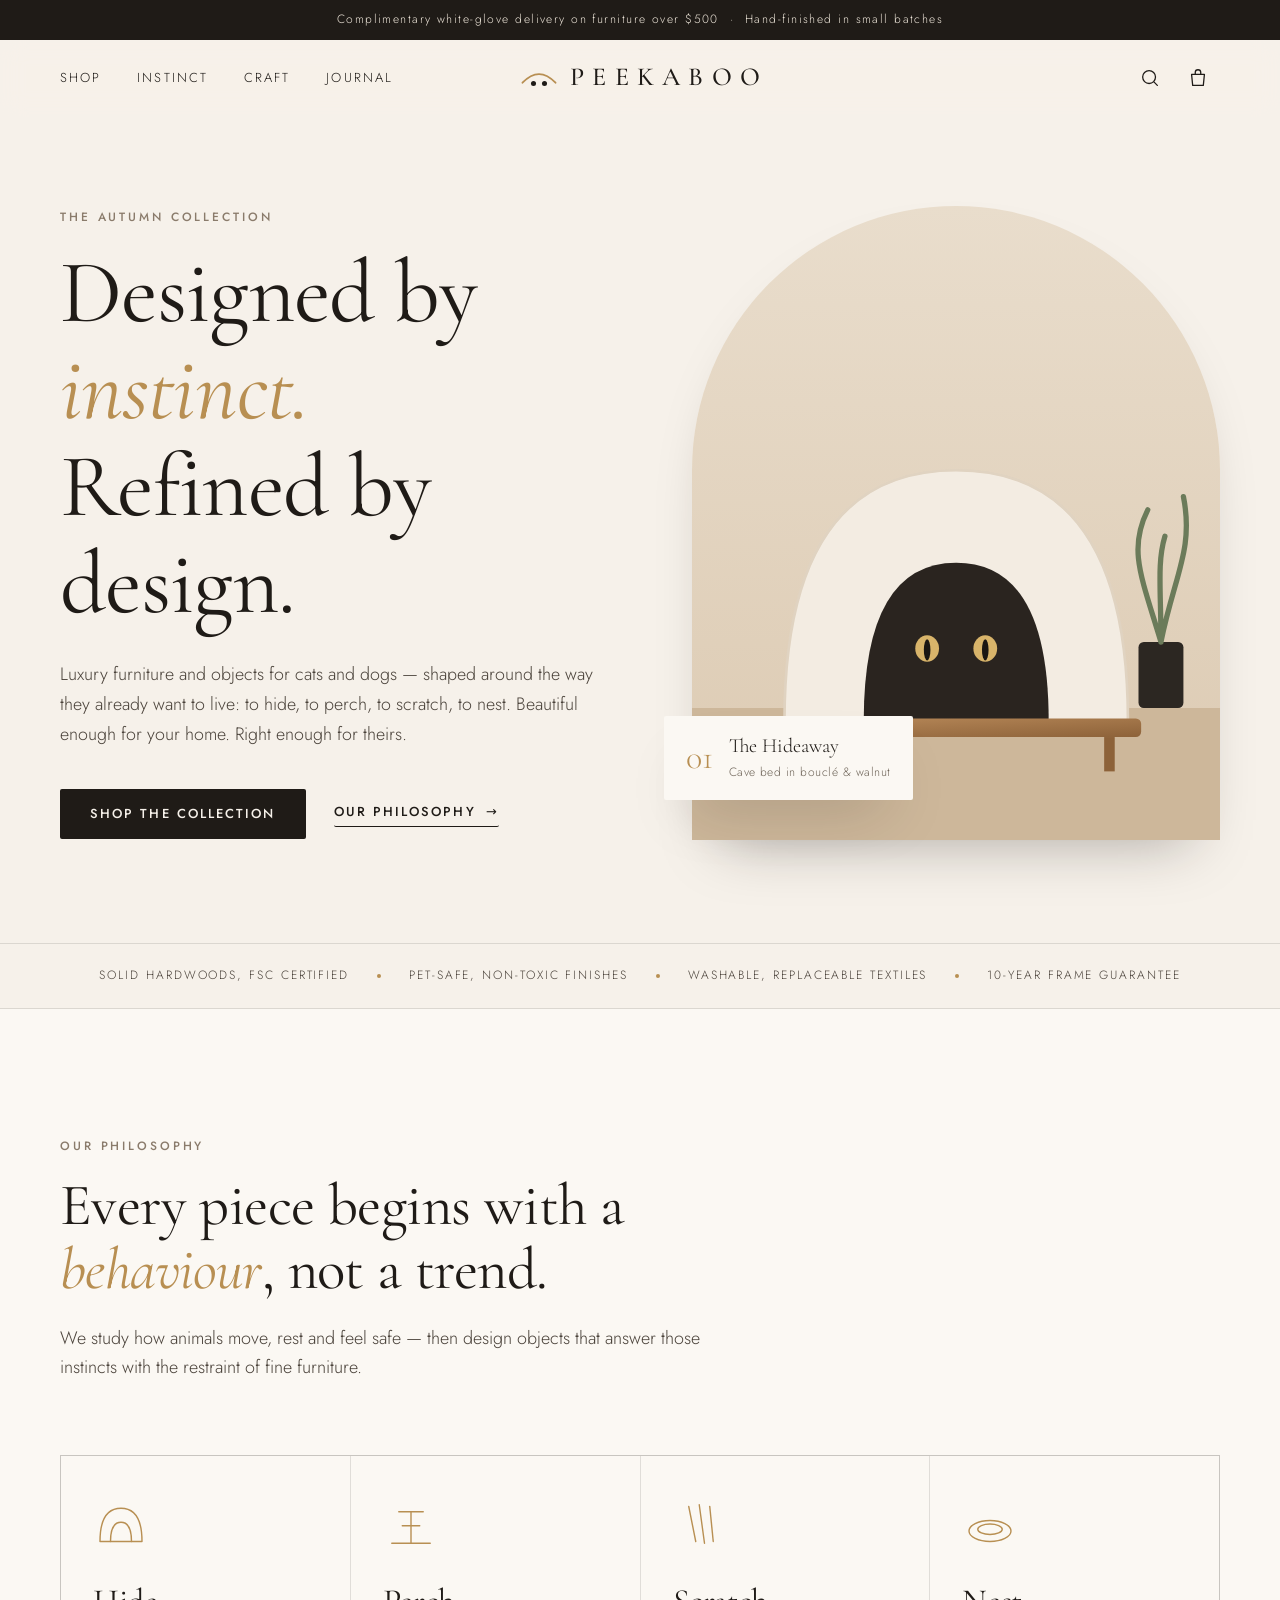
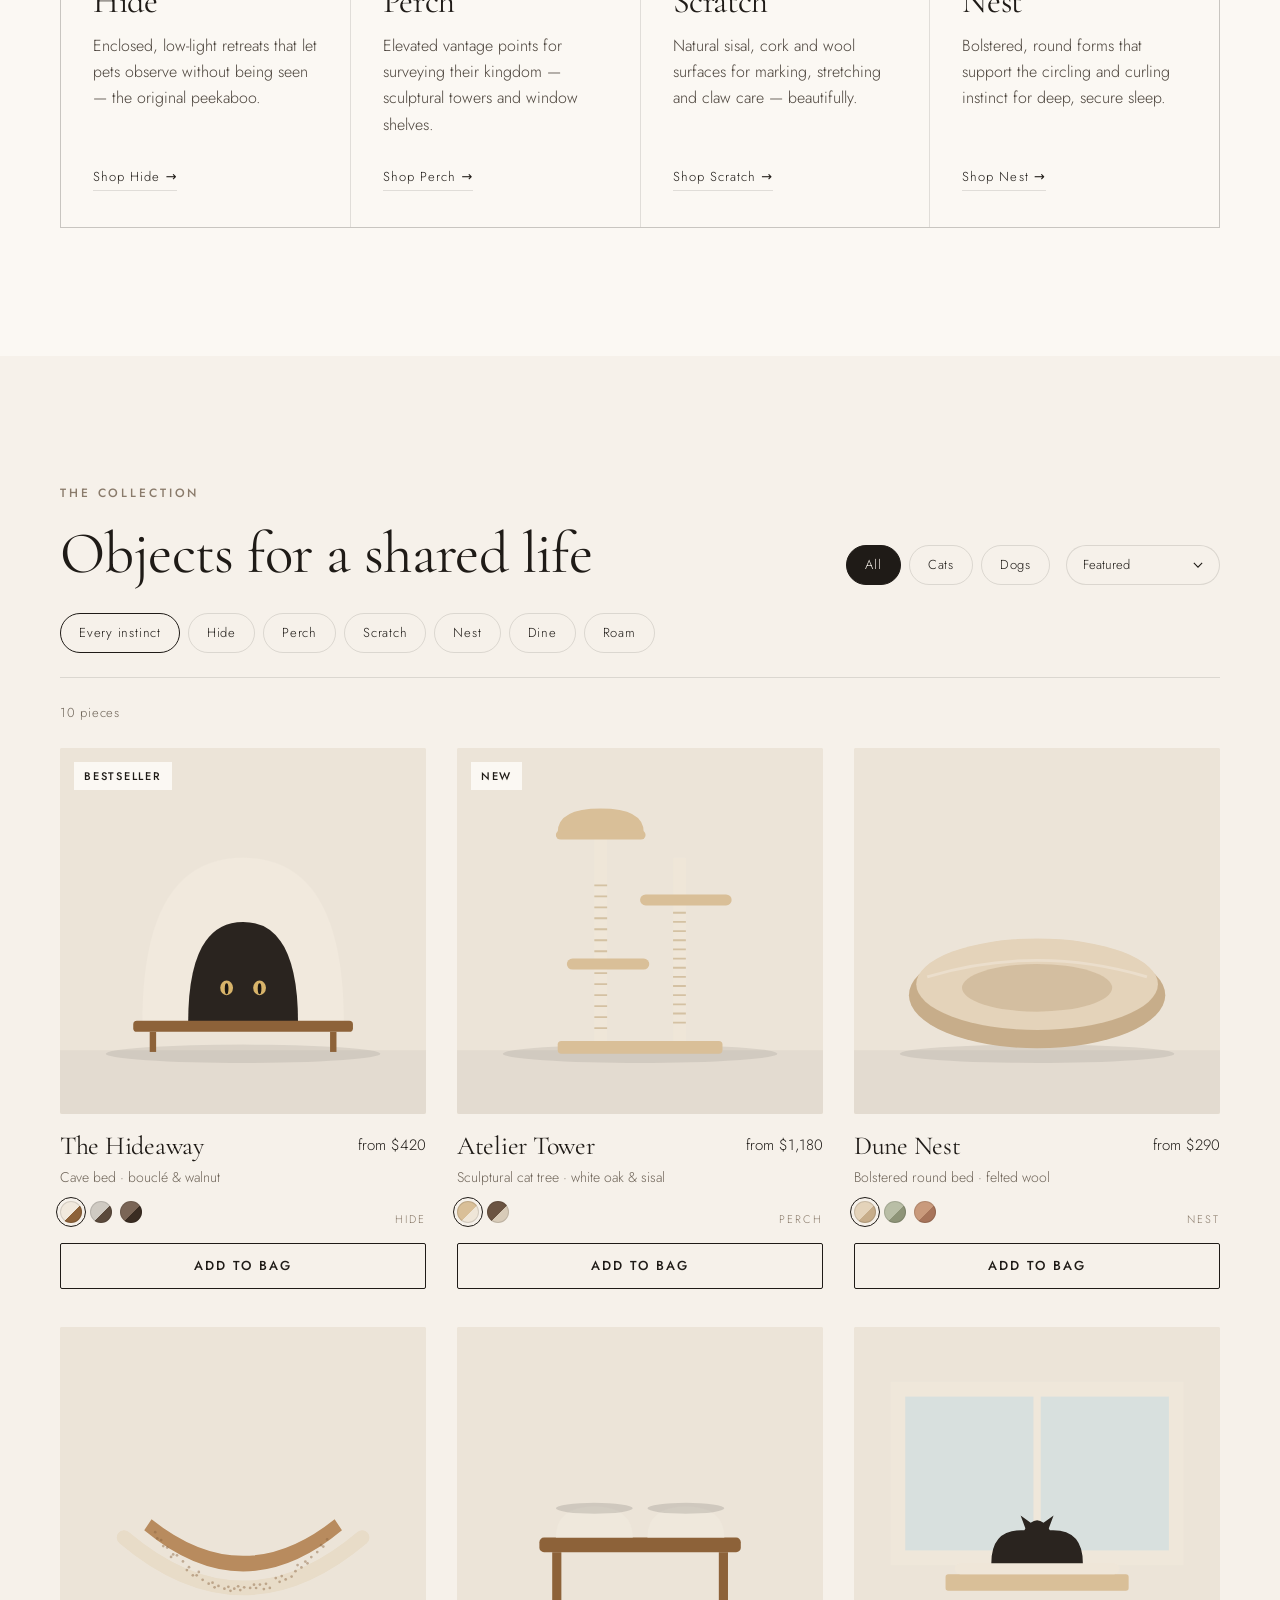
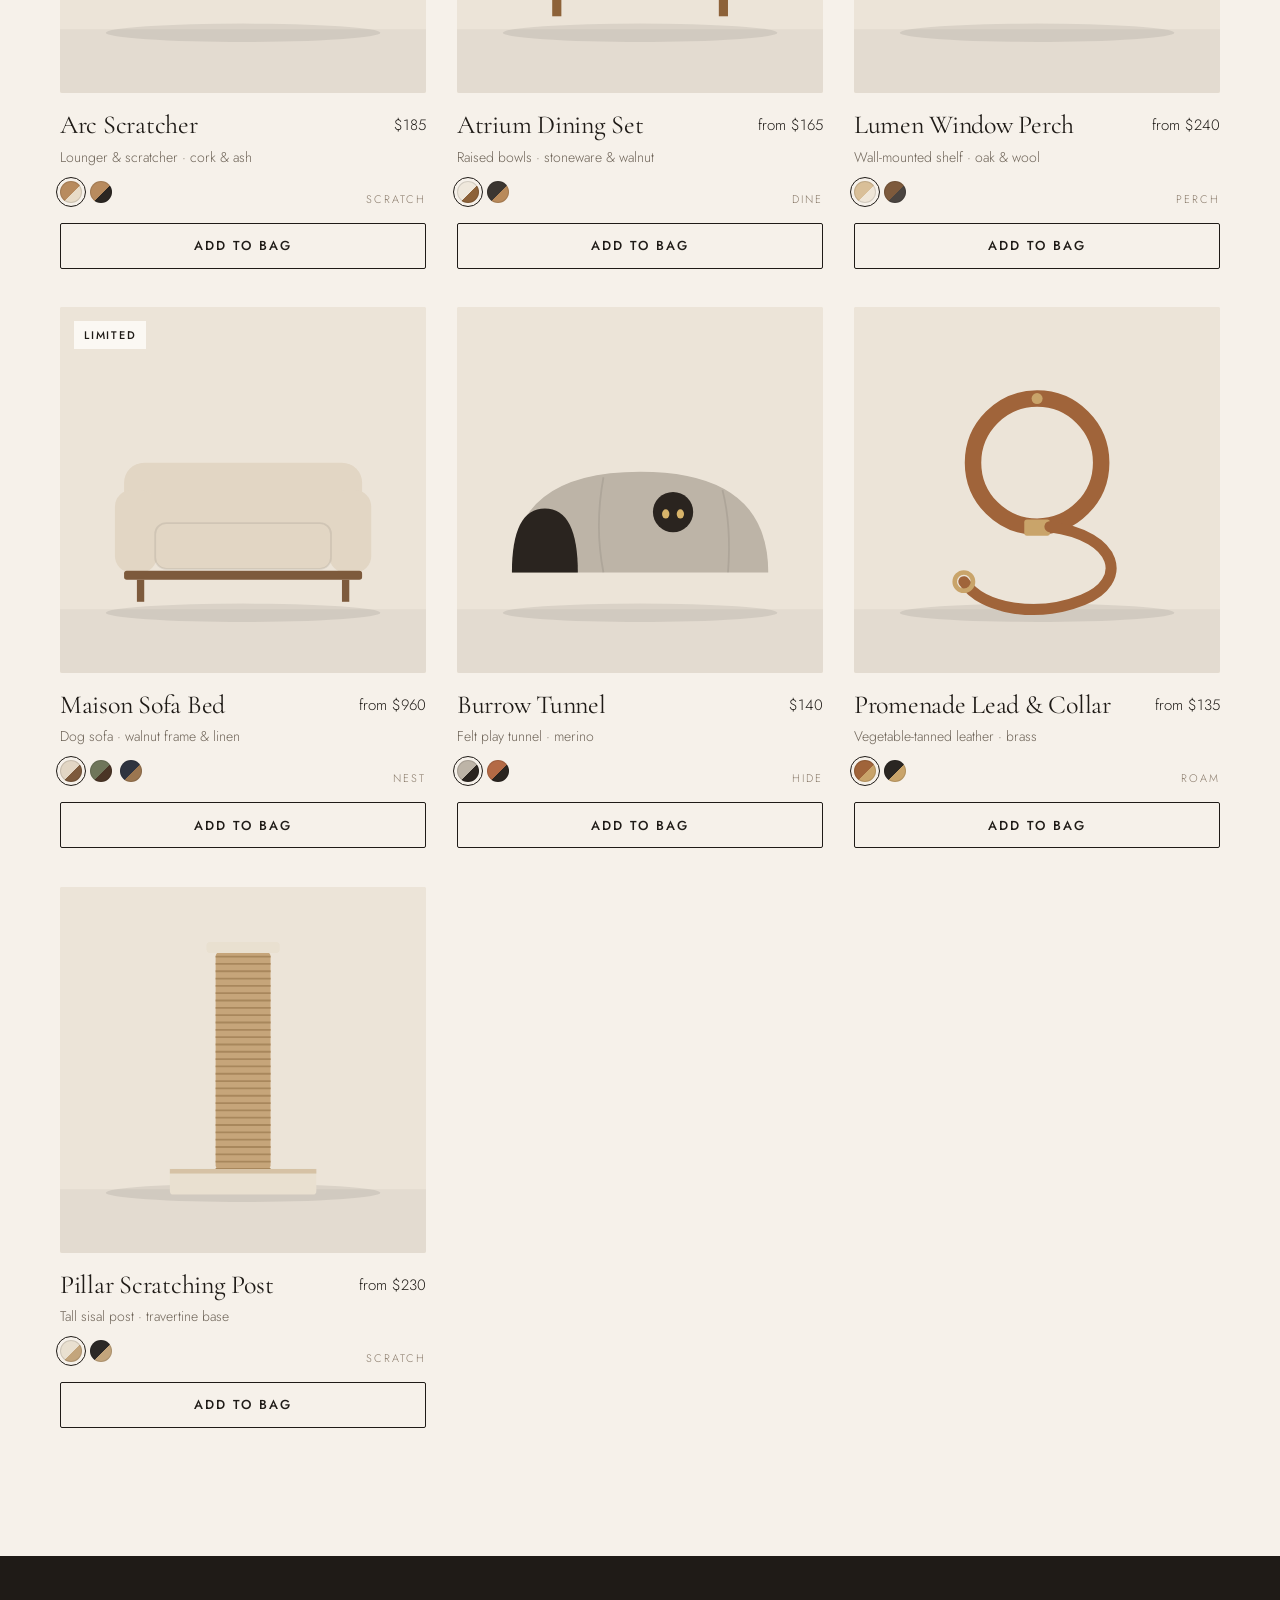
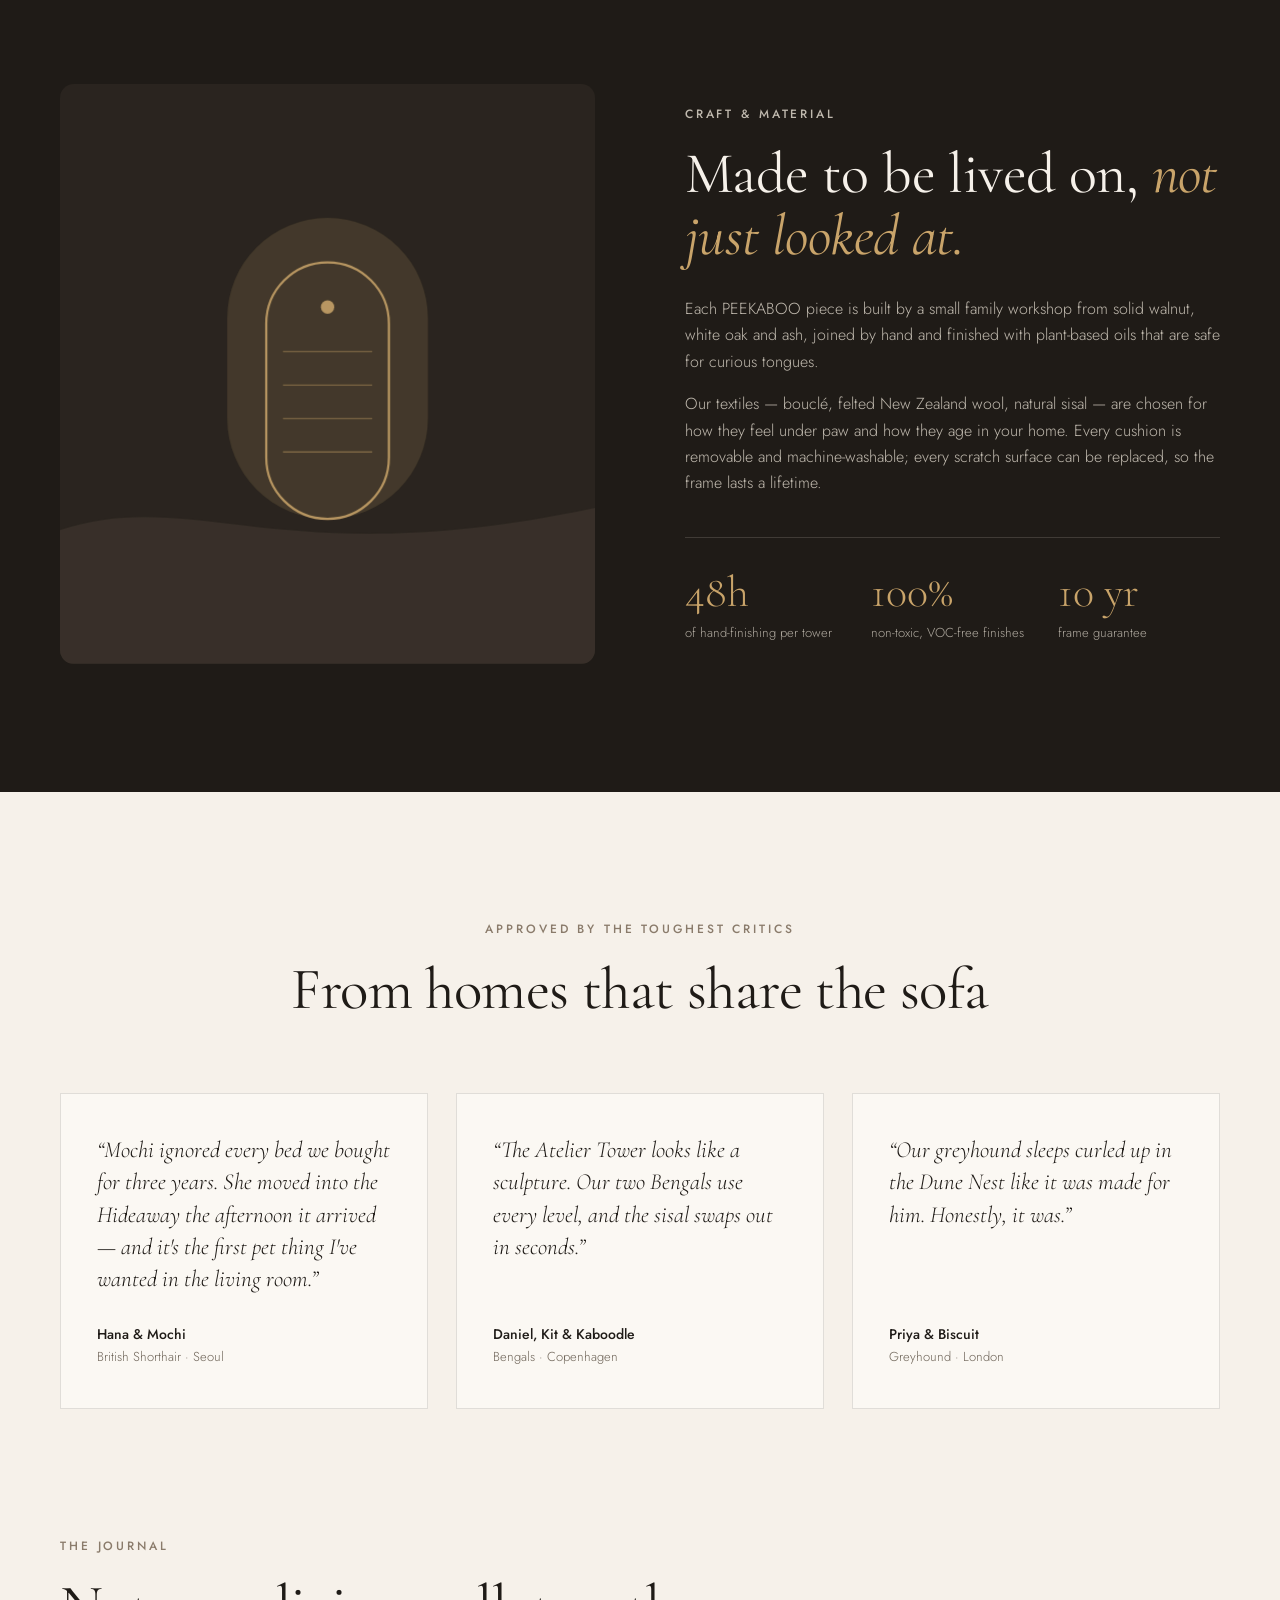
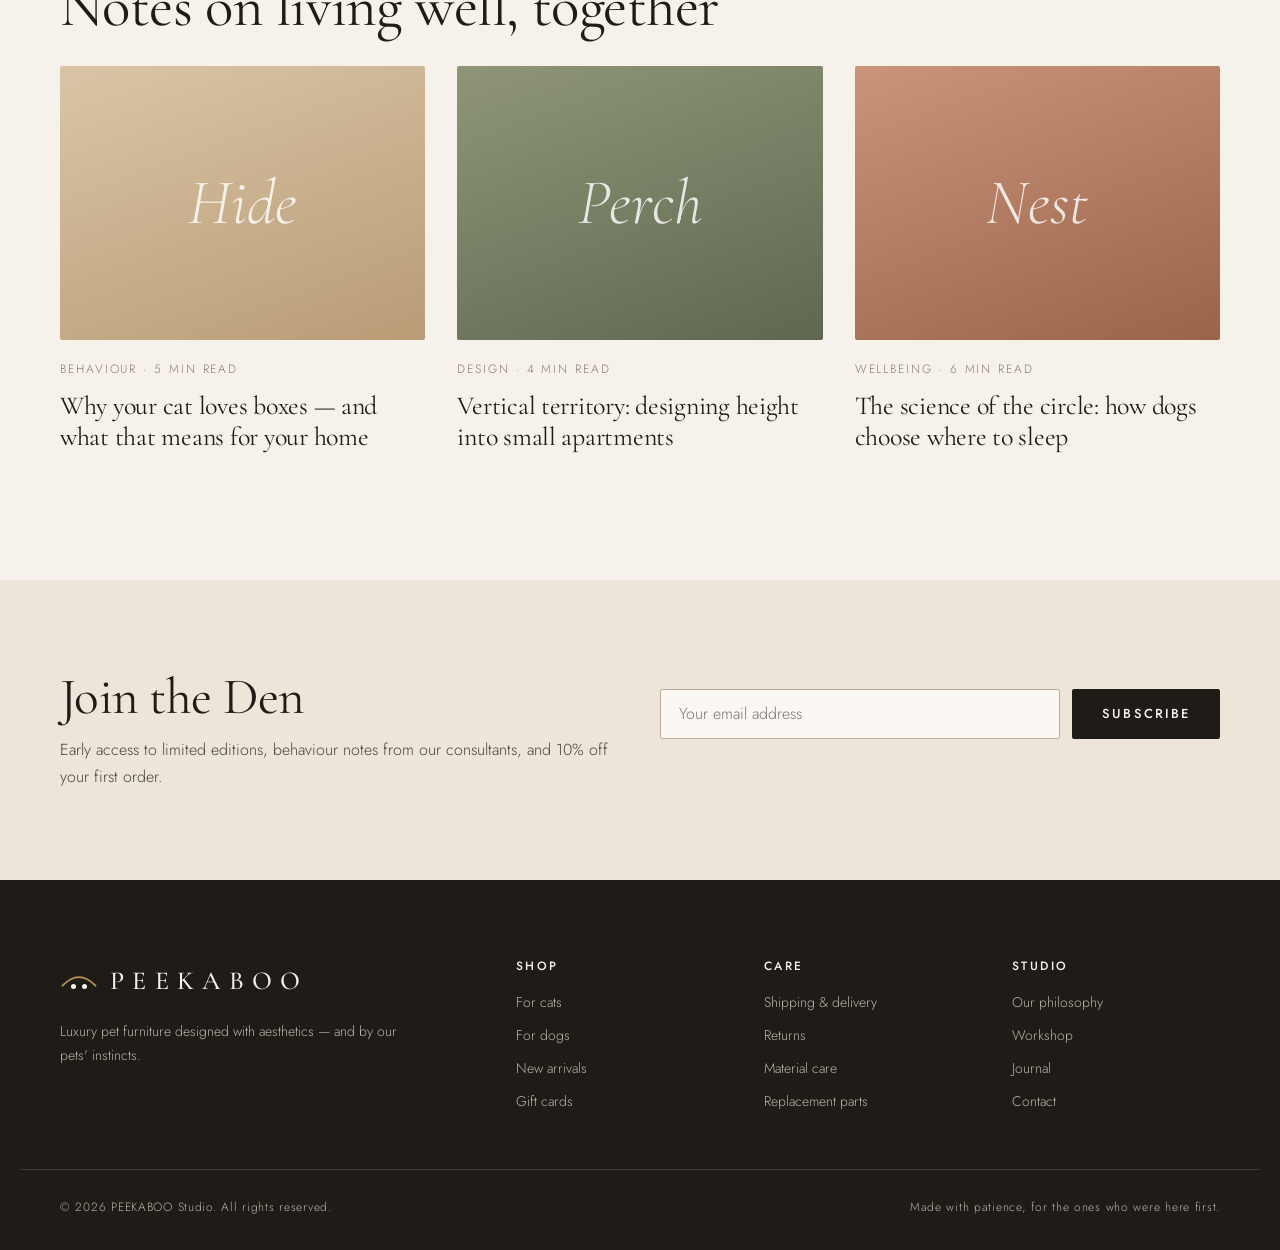
==== index.html @ 3cd6c855 "Build PEEKABOO luxury pet furniture storefront Static, dependency-free site: editorial home page org" ====
<!doctype html>
<html lang="en">
<head>
  <meta charset="utf-8" />
  <meta name="viewport" content="width=device-width, initial-scale=1" />
  <title>PEEKABOO — Luxury Pet Furniture, Designed by Instinct</title>
  <meta name="description" content="PEEKABOO crafts luxury pet furniture and objects shaped by aesthetics and by your pet's natural instincts — to hide, perch, scratch and nest." />
  <meta name="theme-color" content="#f6f1ea" />
  <link rel="icon" href="data:image/svg+xml,%3Csvg xmlns='http://www.w3.org/2000/svg' viewBox='0 0 64 64'%3E%3Crect width='64' height='64' rx='14' fill='%231f1b17'/%3E%3Cpath d='M10 36 Q32 14 54 36' stroke='%23c9a46a' stroke-width='4' fill='none' stroke-linecap='round'/%3E%3Ccircle cx='24' cy='40' r='4' fill='%23f6f1ea'/%3E%3Ccircle cx='40' cy='40' r='4' fill='%23f6f1ea'/%3E%3C/svg%3E" />
  <link rel="preconnect" href="https://fonts.googleapis.com" />
  <link rel="preconnect" href="https://fonts.gstatic.com" crossorigin />
  <link href="https://fonts.googleapis.com/css2?family=Cormorant+Garamond:ital,wght@0,400;0,500;0,600;1,400;1,500&family=Jost:wght@300;400;500;600&display=swap" rel="stylesheet" />
  <link rel="stylesheet" href="assets/css/styles.css" />
</head>
<body>
  <a class="skip-link" href="#main">Skip to content</a>

  <div class="announce" role="note">
    Complimentary white-glove delivery on furniture over $500 &nbsp;·&nbsp; Hand-finished in small batches
  </div>

  <header class="site-header" id="top">
    <div class="container header-inner">
      <button class="icon-btn menu-toggle" aria-label="Open menu" aria-expanded="false" aria-controls="mobile-nav">
        <svg viewBox="0 0 24 24" aria-hidden="true"><path d="M3 7h18M3 12h18M3 17h18"/></svg>
      </button>

      <a href="#top" class="logo" aria-label="PEEKABOO home">
        <span class="logo-mark" aria-hidden="true">
          <svg viewBox="0 0 48 28"><path d="M3 20 Q24 -2 45 20" /><circle cx="17" cy="21" r="3.2" /><circle cx="31" cy="21" r="3.2" /></svg>
        </span>
        <span class="logo-word">PEEKABOO</span>
      </a>

      <nav class="main-nav" aria-label="Primary">
        <a href="#shop">Shop</a>
        <a href="#instinct">Instinct</a>
        <a href="#craft">Craft</a>
        <a href="#journal">Journal</a>
      </nav>

      <div class="header-actions">
        <button class="icon-btn search-toggle" aria-label="Search products">
          <svg viewBox="0 0 24 24" aria-hidden="true"><circle cx="11" cy="11" r="7"/><path d="m20 20-3.5-3.5"/></svg>
        </button>
        <button class="icon-btn cart-toggle" aria-label="Open bag" aria-controls="cart-drawer">
          <svg viewBox="0 0 24 24" aria-hidden="true"><path d="M5 8h14l-1.2 12H6.2z"/><path d="M9 8V6a3 3 0 0 1 6 0v2"/></svg>
          <span class="cart-count" data-cart-count hidden>0</span>
        </button>
      </div>
    </div>

    <div class="search-bar" hidden>
      <div class="container">
        <label for="search-input" class="visually-hidden">Search products</label>
        <input id="search-input" type="search" placeholder="Search beds, perches, scratchers…" autocomplete="off" />
      </div>
    </div>

    <nav class="mobile-nav" id="mobile-nav" aria-label="Mobile" hidden>
      <a href="#shop">Shop</a>
      <a href="#instinct">Instinct</a>
      <a href="#craft">Craft</a>
      <a href="#journal">Journal</a>
    </nav>
  </header>

  <main id="main">
    <!-- HERO -->
    <section class="hero">
      <div class="container hero-grid">
        <div class="hero-copy">
          <p class="eyebrow">The Autumn Collection</p>
          <h1>Designed by <em>instinct.</em><br />Refined by design.</h1>
          <p class="lede">Luxury furniture and objects for cats and dogs — shaped around the way they already want to live: to hide, to perch, to scratch, to nest. Beautiful enough for your home. Right enough for theirs.</p>
          <div class="hero-cta">
            <a href="#shop" class="btn btn-primary">Shop the collection</a>
            <a href="#instinct" class="btn btn-link">Our philosophy <span aria-hidden="true">→</span></a>
          </div>
        </div>
        <div class="hero-art" aria-hidden="true">
          <div class="hero-arch">
            <svg viewBox="0 0 400 480" class="hero-svg">
              <defs>
                <linearGradient id="hg-wall" x1="0" y1="0" x2="0" y2="1">
                  <stop offset="0" stop-color="#e9ddcc"/><stop offset="1" stop-color="#dccab2"/>
                </linearGradient>
                <linearGradient id="hg-wood" x1="0" y1="0" x2="1" y2="1">
                  <stop offset="0" stop-color="#b98a5a"/><stop offset="1" stop-color="#8d6239"/>
                </linearGradient>
              </defs>
              <rect width="400" height="480" fill="url(#hg-wall)"/>
              <rect y="380" width="400" height="100" fill="#cdb79a"/>
              <!-- cave bed -->
              <path d="M70 390 Q70 200 200 200 Q330 200 330 390 Z" fill="#f3ece2"/>
              <path d="M70 390 Q70 200 200 200 Q330 200 330 390" fill="none" stroke="#e0d3c1" stroke-width="2"/>
              <path d="M130 390 Q130 270 200 270 Q270 270 270 390 Z" fill="#2a241f"/>
              <!-- eyes peeking -->
              <g class="peek-eyes">
                <ellipse cx="178" cy="335" rx="9" ry="10" fill="#d8b46a"/>
                <ellipse cx="222" cy="335" rx="9" ry="10" fill="#d8b46a"/>
                <ellipse cx="178" cy="336" rx="2.5" ry="8" fill="#1a1612"/>
                <ellipse cx="222" cy="336" rx="2.5" ry="8" fill="#1a1612"/>
              </g>
              <!-- base -->
              <rect x="60" y="388" width="280" height="14" rx="4" fill="url(#hg-wood)"/>
              <rect x="80" y="402" width="8" height="26" fill="#8d6239"/>
              <rect x="312" y="402" width="8" height="26" fill="#8d6239"/>
              <!-- plant -->
              <rect x="338" y="330" width="34" height="50" rx="4" fill="#2c2722"/>
              <path d="M355 330 C 340 280, 330 260, 345 230 M355 330 C 365 280, 380 260, 372 220 M355 330 C 355 290, 352 270, 358 250" stroke="#6b7b5a" stroke-width="4" fill="none" stroke-linecap="round"/>
            </svg>
          </div>
          <div class="hero-badge">
            <span class="badge-num">01</span>
            <span class="badge-text">The Hideaway<br/><small>Cave bed in bouclé &amp; walnut</small></span>
          </div>
        </div>
      </div>
    </section>

    <!-- PRESS / VALUES STRIP -->
    <section class="strip" aria-label="Our promises">
      <div class="container strip-inner">
        <span>Solid hardwoods, FSC certified</span>
        <span class="dot" aria-hidden="true"></span>
        <span>Pet-safe, non-toxic finishes</span>
        <span class="dot" aria-hidden="true"></span>
        <span>Washable, replaceable textiles</span>
        <span class="dot" aria-hidden="true"></span>
        <span>10-year frame guarantee</span>
      </div>
    </section>

    <!-- INSTINCT -->
    <section class="section instinct" id="instinct">
      <div class="container">
        <div class="section-head">
          <p class="eyebrow">Our philosophy</p>
          <h2>Every piece begins with a <em>behaviour</em>, not a trend.</h2>
          <p class="section-lede">We study how animals move, rest and feel safe — then design objects that answer those instincts with the restraint of fine furniture.</p>
        </div>

        <div class="instinct-grid">
          <article class="instinct-card" data-instinct="hide">
            <div class="instinct-icon" aria-hidden="true">
              <svg viewBox="0 0 64 64"><path d="M8 52 Q8 14 32 14 Q56 14 56 52Z"/><path d="M20 52 Q20 30 32 30 Q44 30 44 52"/></svg>
            </div>
            <h3>Hide</h3>
            <p>Enclosed, low-light retreats that let pets observe without being seen — the original peekaboo.</p>
            <button class="text-btn" data-filter-instinct="hide">Shop Hide →</button>
          </article>
          <article class="instinct-card" data-instinct="perch">
            <div class="instinct-icon" aria-hidden="true">
              <svg viewBox="0 0 64 64"><path d="M10 54h44"/><path d="M32 54V18"/><path d="M18 18h28"/><path d="M22 34h20"/></svg>
            </div>
            <h3>Perch</h3>
            <p>Elevated vantage points for surveying their kingdom — sculptural towers and window shelves.</p>
            <button class="text-btn" data-filter-instinct="perch">Shop Perch →</button>
          </article>
          <article class="instinct-card" data-instinct="scratch">
            <div class="instinct-icon" aria-hidden="true">
              <svg viewBox="0 0 64 64"><path d="M18 12 L26 52"/><path d="M30 10 L36 54"/><path d="M42 12 L46 52"/></svg>
            </div>
            <h3>Scratch</h3>
            <p>Natural sisal, cork and wool surfaces for marking, stretching and claw care — beautifully.</p>
            <button class="text-btn" data-filter-instinct="scratch">Shop Scratch →</button>
          </article>
          <article class="instinct-card" data-instinct="nest">
            <div class="instinct-icon" aria-hidden="true">
              <svg viewBox="0 0 64 64"><ellipse cx="32" cy="40" rx="24" ry="12"/><ellipse cx="32" cy="38" rx="14" ry="6"/></svg>
            </div>
            <h3>Nest</h3>
            <p>Bolstered, round forms that support the circling and curling instinct for deep, secure sleep.</p>
            <button class="text-btn" data-filter-instinct="nest">Shop Nest →</button>
          </article>
        </div>
      </div>
    </section>

    <!-- SHOP -->
    <section class="section shop" id="shop">
      <div class="container">
        <div class="shop-head">
          <div>
            <p class="eyebrow">The Collection</p>
            <h2>Objects for a shared life</h2>
          </div>
          <div class="shop-controls">
            <div class="chip-group" role="group" aria-label="Filter by pet">
              <button class="chip is-active" data-pet="all" aria-pressed="true">All</button>
              <button class="chip" data-pet="cat" aria-pressed="false">Cats</button>
              <button class="chip" data-pet="dog" aria-pressed="false">Dogs</button>
            </div>
            <label class="select-wrap">
              <span class="visually-hidden">Sort products</span>
              <select id="sort-select">
                <option value="featured">Featured</option>
                <option value="price-asc">Price: low to high</option>
                <option value="price-desc">Price: high to low</option>
                <option value="name">Name A–Z</option>
              </select>
            </label>
          </div>
        </div>

        <div class="chip-group instinct-filter" role="group" aria-label="Filter by instinct">
          <button class="chip chip-ghost is-active" data-instinct-filter="all" aria-pressed="true">Every instinct</button>
          <button class="chip chip-ghost" data-instinct-filter="hide" aria-pressed="false">Hide</button>
          <button class="chip chip-ghost" data-instinct-filter="perch" aria-pressed="false">Perch</button>
          <button class="chip chip-ghost" data-instinct-filter="scratch" aria-pressed="false">Scratch</button>
          <button class="chip chip-ghost" data-instinct-filter="nest" aria-pressed="false">Nest</button>
          <button class="chip chip-ghost" data-instinct-filter="dine" aria-pressed="false">Dine</button>
          <button class="chip chip-ghost" data-instinct-filter="roam" aria-pressed="false">Roam</button>
        </div>

        <p class="result-count" aria-live="polite" data-result-count></p>
        <div class="product-grid" data-product-grid></div>
        <p class="empty-state" data-empty hidden>No pieces match those filters yet. <button class="text-btn" data-reset-filters>Reset filters</button></p>
      </div>
    </section>

    <!-- CRAFT -->
    <section class="section craft" id="craft">
      <div class="container craft-grid">
        <div class="craft-art" aria-hidden="true">
          <svg viewBox="0 0 480 520">
            <rect width="480" height="520" fill="#2a241f"/>
            <g opacity=".9">
              <path d="M0 400 C 120 360, 200 440, 480 380 L480 520 L0 520Z" fill="#3a322b"/>
              <rect x="150" y="120" width="180" height="270" rx="90" fill="#c9a46a" opacity=".18"/>
              <rect x="185" y="160" width="110" height="230" rx="55" fill="none" stroke="#c9a46a" stroke-width="2"/>
              <path d="M200 330 h80 M200 300 h80 M200 270 h80 M200 240 h80" stroke="#c9a46a" stroke-width="1" opacity=".6"/>
              <circle cx="240" cy="200" r="6" fill="#c9a46a"/>
            </g>
          </svg>
        </div>
        <div class="craft-copy">
          <p class="eyebrow eyebrow-light">Craft &amp; material</p>
          <h2>Made to be lived on, <em>not just looked at.</em></h2>
          <p>Each PEEKABOO piece is built by a small family workshop from solid walnut, white oak and ash, joined by hand and finished with plant-based oils that are safe for curious tongues.</p>
          <p>Our textiles — bouclé, felted New Zealand wool, natural sisal — are chosen for how they feel under paw and how they age in your home. Every cushion is removable and machine-washable; every scratch surface can be replaced, so the frame lasts a lifetime.</p>
          <dl class="stats">
            <div><dt>48h</dt><dd>of hand-finishing per tower</dd></div>
            <div><dt>100%</dt><dd>non-toxic, VOC-free finishes</dd></div>
            <div><dt>10 yr</dt><dd>frame guarantee</dd></div>
          </dl>
        </div>
      </div>
    </section>

    <!-- TESTIMONIALS -->
    <section class="section voices" aria-labelledby="voices-title">
      <div class="container">
        <div class="section-head center">
          <p class="eyebrow">Approved by the toughest critics</p>
          <h2 id="voices-title">From homes that share the sofa</h2>
        </div>
        <div class="voice-grid">
          <figure class="voice">
            <blockquote>“Mochi ignored every bed we bought for three years. She moved into the Hideaway the afternoon it arrived — and it's the first pet thing I've wanted in the living room.”</blockquote>
            <figcaption><strong>Hana &amp; Mochi</strong><span>British Shorthair · Seoul</span></figcaption>
          </figure>
          <figure class="voice">
            <blockquote>“The Atelier Tower looks like a sculpture. Our two Bengals use every level, and the sisal swaps out in seconds.”</blockquote>
            <figcaption><strong>Daniel, Kit &amp; Kaboodle</strong><span>Bengals · Copenhagen</span></figcaption>
          </figure>
          <figure class="voice">
            <blockquote>“Our greyhound sleeps curled up in the Dune Nest like it was made for him. Honestly, it was.”</blockquote>
            <figcaption><strong>Priya &amp; Biscuit</strong><span>Greyhound · London</span></figcaption>
          </figure>
        </div>
      </div>
    </section>

    <!-- JOURNAL -->
    <section class="section journal" id="journal">
      <div class="container">
        <div class="shop-head">
          <div>
            <p class="eyebrow">The Journal</p>
            <h2>Notes on living well, together</h2>
          </div>
        </div>
        <div class="journal-grid">
          <article class="journal-card">
            <div class="journal-thumb tone-sand" aria-hidden="true"><span>Hide</span></div>
            <p class="journal-meta">Behaviour · 5 min read</p>
            <h3>Why your cat loves boxes — and what that means for your home</h3>
          </article>
          <article class="journal-card">
            <div class="journal-thumb tone-olive" aria-hidden="true"><span>Perch</span></div>
            <p class="journal-meta">Design · 4 min read</p>
            <h3>Vertical territory: designing height into small apartments</h3>
          </article>
          <article class="journal-card">
            <div class="journal-thumb tone-clay" aria-hidden="true"><span>Nest</span></div>
            <p class="journal-meta">Wellbeing · 6 min read</p>
            <h3>The science of the circle: how dogs choose where to sleep</h3>
          </article>
        </div>
      </div>
    </section>

    <!-- NEWSLETTER -->
    <section class="newsletter">
      <div class="container newsletter-inner">
        <div>
          <h2>Join the Den</h2>
          <p>Early access to limited editions, behaviour notes from our consultants, and 10% off your first order.</p>
        </div>
        <form class="newsletter-form" novalidate>
          <label for="nl-email" class="visually-hidden">Email address</label>
          <input id="nl-email" type="email" name="email" placeholder="Your email address" required autocomplete="email" />
          <button type="submit" class="btn btn-primary">Subscribe</button>
          <p class="form-msg" role="status" aria-live="polite"></p>
        </form>
      </div>
    </section>
  </main>

  <footer class="site-footer">
    <div class="container footer-grid">
      <div class="footer-brand">
        <a href="#top" class="logo logo-light" aria-label="PEEKABOO home">
          <span class="logo-mark" aria-hidden="true">
            <svg viewBox="0 0 48 28"><path d="M3 20 Q24 -2 45 20" /><circle cx="17" cy="21" r="3.2" /><circle cx="31" cy="21" r="3.2" /></svg>
          </span>
          <span class="logo-word">PEEKABOO</span>
        </a>
        <p>Luxury pet furniture designed with aesthetics — and by our pets' instincts.</p>
      </div>
      <div>
        <h4>Shop</h4>
        <ul>
          <li><a href="#shop" data-footer-pet="cat">For cats</a></li>
          <li><a href="#shop" data-footer-pet="dog">For dogs</a></li>
          <li><a href="#shop">New arrivals</a></li>
          <li><a href="#shop">Gift cards</a></li>
        </ul>
      </div>
      <div>
        <h4>Care</h4>
        <ul>
          <li><a href="#">Shipping &amp; delivery</a></li>
          <li><a href="#">Returns</a></li>
          <li><a href="#">Material care</a></li>
          <li><a href="#">Replacement parts</a></li>
        </ul>
      </div>
      <div>
        <h4>Studio</h4>
        <ul>
          <li><a href="#instinct">Our philosophy</a></li>
          <li><a href="#craft">Workshop</a></li>
          <li><a href="#journal">Journal</a></li>
          <li><a href="#">Contact</a></li>
        </ul>
      </div>
    </div>
    <div class="container footer-base">
      <span>© <span data-year></span> PEEKABOO Studio. All rights reserved.</span>
      <span>Made with patience, for the ones who were here first.</span>
    </div>
  </footer>

  <!-- QUICK VIEW -->
  <dialog class="quick-view" id="quick-view" aria-labelledby="qv-title">
    <button class="icon-btn qv-close" aria-label="Close" data-close-dialog>
      <svg viewBox="0 0 24 24" aria-hidden="true"><path d="M6 6l12 12M18 6 6 18"/></svg>
    </button>
    <div class="qv-body" data-qv-body></div>
  </dialog>

  <!-- CART -->
  <div class="drawer-scrim" data-cart-scrim hidden></div>
  <aside class="cart-drawer" id="cart-drawer" aria-label="Shopping bag" aria-hidden="true" tabindex="-1">
    <div class="cart-head">
      <h2>Your bag</h2>
      <button class="icon-btn" aria-label="Close bag" data-cart-close>
        <svg viewBox="0 0 24 24" aria-hidden="true"><path d="M6 6l12 12M18 6 6 18"/></svg>
      </button>
    </div>
    <div class="cart-shipping" data-cart-shipping></div>
    <ul class="cart-items" data-cart-items></ul>
    <div class="cart-empty" data-cart-empty>
      <p>Your bag is empty — for now.</p>
      <a href="#shop" class="btn btn-primary" data-cart-close>Explore the collection</a>
    </div>
    <div class="cart-foot" data-cart-foot hidden>
      <div class="cart-row"><span>Subtotal</span><strong data-cart-subtotal>$0</strong></div>
      <p class="cart-note">Taxes and delivery calculated at checkout.</p>
      <button class="btn btn-primary btn-block" data-checkout>Proceed to checkout</button>
    </div>
  </aside>

  <div class="toast" role="status" aria-live="polite" data-toast></div>

  <script src="assets/js/products.js"></script>
  <script src="assets/js/app.js"></script>
</body>
</html>
---- assets/css/styles.css ----
/* ==========================================================================
   PEEKABOO — design tokens
   ========================================================================== */
:root {
  --ivory: #f6f1ea;
  --linen: #ede5d9;
  --sand: #dccab2;
  --stone: #b9ab98;
  --taupe: #8a7b6b;
  --ink: #1f1b17;
  --ink-soft: #4a423a;
  --brass: #b88f52;
  --brass-soft: #c9a46a;
  --olive: #6b7558;
  --clay: #b5785a;

  --bg: var(--ivory);
  --surface: #fbf8f3;
  --text: var(--ink);
  --muted: #6e6458;
  --line: rgba(31, 27, 23, 0.12);
  --art-bg: #ece4d8;

  --font-display: "Cormorant Garamond", "Times New Roman", serif;
  --font-body: "Jost", system-ui, -apple-system, "Segoe UI", sans-serif;

  --radius: 2px;
  --radius-lg: 14px;
  --container: 1240px;
  --gutter: clamp(16px, 4vw, 40px);
  --section: clamp(72px, 10vw, 140px);
  --ease: cubic-bezier(0.22, 0.61, 0.36, 1);
  --shadow: 0 30px 60px -30px rgba(31, 27, 23, 0.35);
}

/* ==========================================================================
   Base
   ========================================================================== */
*, *::before, *::after { box-sizing: border-box; }
[hidden] { display: none !important; }
html { scroll-behavior: smooth; scroll-padding-top: 90px; -webkit-text-size-adjust: 100%; }
body {
  margin: 0;
  background: var(--bg);
  color: var(--text);
  font-family: var(--font-body);
  font-weight: 300;
  font-size: 16px;
  line-height: 1.65;
  -webkit-font-smoothing: antialiased;
  overflow-x: hidden;
}
body.no-scroll { overflow: hidden; }
img, svg { display: block; max-width: 100%; }
a { color: inherit; text-decoration: none; }
button { font: inherit; color: inherit; background: none; border: 0; padding: 0; cursor: pointer; }
h1, h2, h3, h4 { font-family: var(--font-display); font-weight: 400; line-height: 1.08; margin: 0; letter-spacing: -0.01em; }
h1 em, h2 em { font-style: italic; color: var(--brass); }
p { margin: 0 0 1em; }
:focus-visible { outline: 2px solid var(--brass); outline-offset: 3px; }

.container { width: 100%; max-width: var(--container); margin: 0 auto; padding: 0 var(--gutter); }
.visually-hidden { position: absolute !important; width: 1px; height: 1px; overflow: hidden; clip: rect(0 0 0 0); white-space: nowrap; }
.skip-link { position: absolute; left: 12px; top: -60px; background: var(--ink); color: var(--ivory); padding: 10px 16px; z-index: 100; }
.skip-link:focus { top: 12px; }

.eyebrow {
  font-size: 12px;
  letter-spacing: 0.24em;
  text-transform: uppercase;
  font-weight: 500;
  color: var(--taupe);
  margin-bottom: 18px;
}
.eyebrow-light { color: var(--brass-soft); }

/* Buttons */
.btn {
  display: inline-flex; align-items: center; justify-content: center; gap: 10px;
  min-height: 50px; padding: 0 30px;
  font-size: 13px; letter-spacing: 0.16em; text-transform: uppercase; font-weight: 500;
  border-radius: var(--radius);
  transition: background .3s var(--ease), color .3s var(--ease), border-color .3s var(--ease), transform .3s var(--ease);
}
.btn-primary { background: var(--ink); color: var(--ivory); }
.btn-primary:hover { background: #3a332c; }
.btn-outline { border: 1px solid var(--ink); }
.btn-outline:hover { background: var(--ink); color: var(--ivory); }
.btn-link { padding: 0; min-height: auto; border-bottom: 1px solid currentColor; padding-bottom: 4px; }
.btn-link span { transition: transform .3s var(--ease); display: inline-block; }
.btn-link:hover span { transform: translateX(4px); }
.btn-block { width: 100%; }
.text-btn { font-size: 13px; letter-spacing: 0.08em; border-bottom: 1px solid var(--line); padding-bottom: 2px; transition: border-color .2s; }
.text-btn:hover { border-color: currentColor; }

.icon-btn { width: 44px; height: 44px; display: inline-grid; place-items: center; border-radius: 50%; position: relative; transition: background .2s; }
.icon-btn:hover { background: rgba(31, 27, 23, 0.06); }
.icon-btn svg { width: 22px; height: 22px; fill: none; stroke: currentColor; stroke-width: 1.4; stroke-linecap: round; stroke-linejoin: round; }

/* ==========================================================================
   Header
   ========================================================================== */
.announce {
  background: var(--ink); color: var(--linen);
  text-align: center; font-size: 12px; letter-spacing: 0.12em;
  padding: 10px var(--gutter);
}
.site-header {
  position: sticky; top: 0; z-index: 40;
  background: rgba(246, 241, 234, 0.88);
  backdrop-filter: saturate(140%) blur(12px);
  -webkit-backdrop-filter: saturate(140%) blur(12px);
  border-bottom: 1px solid transparent;
  transition: border-color .3s, box-shadow .3s;
}
.site-header.is-scrolled { border-color: var(--line); }
.header-inner { display: grid; grid-template-columns: 1fr auto 1fr; align-items: center; height: 76px; }
.logo { display: inline-flex; align-items: center; gap: 12px; justify-self: center; }
.logo-mark svg { width: 38px; height: 22px; fill: none; stroke: var(--brass); stroke-width: 2.4; stroke-linecap: round; }
.logo-mark svg circle { fill: var(--ink); stroke: none; }
.logo-word { font-family: var(--font-display); font-size: 26px; letter-spacing: 0.32em; font-weight: 500; margin-right: -0.32em; }
.logo-light .logo-mark svg circle { fill: var(--ivory); }

.main-nav { display: flex; gap: 36px; grid-column: 1; grid-row: 1; font-size: 13px; letter-spacing: 0.16em; text-transform: uppercase; }
.main-nav a { position: relative; padding: 6px 0; }
.main-nav a::after { content: ""; position: absolute; left: 0; right: 0; bottom: 0; height: 1px; background: currentColor; transform: scaleX(0); transform-origin: left; transition: transform .35s var(--ease); }
.main-nav a:hover::after { transform: scaleX(1); }
.header-inner .logo { grid-column: 2; grid-row: 1; }
.header-actions { grid-column: 3; justify-self: end; display: flex; gap: 4px; }
.menu-toggle { display: none; }

.cart-count {
  position: absolute; top: 4px; right: 2px;
  min-width: 18px; height: 18px; padding: 0 5px; border-radius: 9px;
  background: var(--brass); color: #fff; font-size: 11px; font-weight: 500; line-height: 18px; text-align: center;
}
.cart-count.bump { animation: bump .45s var(--ease); }
@keyframes bump { 40% { transform: scale(1.35); } }

.search-bar { border-top: 1px solid var(--line); padding: 14px 0; }
.search-bar input {
  width: 100%; border: 0; border-bottom: 1px solid var(--ink); background: transparent;
  font: inherit; font-family: var(--font-display); font-size: 26px; padding: 6px 0; color: var(--text);
}
.search-bar input:focus { outline: none; border-color: var(--brass); }

.mobile-nav { display: flex; flex-direction: column; padding: 8px var(--gutter) 24px; border-top: 1px solid var(--line); }
.mobile-nav a { font-family: var(--font-display); font-size: 28px; padding: 10px 0; border-bottom: 1px solid var(--line); }

/* ==========================================================================
   Hero
   ========================================================================== */
.hero { padding: clamp(40px, 7vw, 96px) 0 clamp(56px, 8vw, 110px); }
.hero-grid { display: grid; grid-template-columns: 1.05fr 1fr; gap: clamp(32px, 6vw, 96px); align-items: center; }
.hero h1 { font-size: clamp(46px, 7vw, 96px); margin-bottom: 28px; }
.lede { font-size: clamp(17px, 1.4vw, 19px); color: var(--ink-soft); max-width: 34em; margin-bottom: 40px; }
.hero-cta { display: flex; flex-wrap: wrap; gap: 28px; align-items: center; }
.hero-art { position: relative; }
.hero-arch { border-radius: 999px 999px 0 0; overflow: hidden; aspect-ratio: 5 / 6; box-shadow: var(--shadow); }
.hero-svg { width: 100%; height: 100%; }
.peek-eyes { animation: blink 6s infinite; transform-origin: 200px 335px; }
@keyframes blink { 0%, 92%, 100% { transform: scaleY(1); } 95% { transform: scaleY(0.1); } }
.hero-badge {
  position: absolute; left: -28px; bottom: 40px;
  background: var(--surface); padding: 18px 22px; display: flex; gap: 16px; align-items: center;
  box-shadow: var(--shadow); border-radius: var(--radius);
}
.badge-num { font-family: var(--font-display); font-size: 34px; color: var(--brass); line-height: 1; }
.badge-text { font-family: var(--font-display); font-size: 20px; line-height: 1.2; }
.badge-text small { font-family: var(--font-body); font-size: 12px; color: var(--muted); letter-spacing: .04em; }

/* Strip */
.strip { border-top: 1px solid var(--line); border-bottom: 1px solid var(--line); }
.strip-inner { display: flex; justify-content: center; align-items: center; flex-wrap: wrap; gap: 14px 28px; padding-top: 22px; padding-bottom: 22px; font-size: 12px; letter-spacing: .16em; text-transform: uppercase; color: var(--ink-soft); }
.strip .dot { width: 4px; height: 4px; border-radius: 50%; background: var(--brass); }

/* ==========================================================================
   Sections
   ========================================================================== */
.section { padding: var(--section) 0; }
.section-head { max-width: 760px; margin-bottom: clamp(40px, 6vw, 72px); }
.section-head.center { text-align: center; margin-left: auto; margin-right: auto; }
.section-head h2, .shop-head h2 { font-size: clamp(36px, 4.6vw, 60px); }
.section-lede { margin-top: 22px; font-size: 18px; color: var(--ink-soft); max-width: 36em; }

/* Instinct */
.instinct { background: var(--surface); }
.instinct-grid { display: grid; grid-template-columns: repeat(4, 1fr); gap: 1px; background: var(--line); border: 1px solid var(--line); }
.instinct-card { background: var(--surface); padding: 40px 32px 36px; display: flex; flex-direction: column; transition: background .35s var(--ease); }
.instinct-card:hover { background: var(--ivory); }
.instinct-icon { width: 56px; height: 56px; margin-bottom: 32px; }
.instinct-icon svg { width: 100%; height: 100%; fill: none; stroke: var(--brass); stroke-width: 1.6; stroke-linecap: round; stroke-linejoin: round; }
.instinct-card h3 { font-size: 34px; margin-bottom: 12px; }
.instinct-card p { color: var(--ink-soft); flex: 1; }
.instinct-card .text-btn { align-self: flex-start; margin-top: 12px; }

/* Shop */
.shop-head { display: flex; justify-content: space-between; align-items: flex-end; gap: 24px; flex-wrap: wrap; margin-bottom: 28px; }
.shop-controls { display: flex; gap: 16px; align-items: center; flex-wrap: wrap; }
.chip-group { display: flex; gap: 8px; flex-wrap: wrap; }
.chip {
  min-height: 40px; padding: 0 18px; border: 1px solid var(--line); border-radius: 999px;
  font-size: 13px; letter-spacing: .06em; transition: all .25s var(--ease);
}
.chip:hover { border-color: var(--ink); }
.chip.is-active { background: var(--ink); border-color: var(--ink); color: var(--ivory); }
.chip-ghost.is-active { background: transparent; color: var(--ink); border-color: var(--ink); }
.instinct-filter { margin-bottom: 24px; padding-bottom: 24px; border-bottom: 1px solid var(--line); }
.select-wrap select {
  appearance: none; -webkit-appearance: none;
  min-height: 40px; padding: 0 40px 0 16px; border: 1px solid var(--line); border-radius: 999px;
  background: transparent url("data:image/svg+xml,%3Csvg xmlns='http://www.w3.org/2000/svg' viewBox='0 0 12 8'%3E%3Cpath d='M1 1l5 5 5-5' fill='none' stroke='%231f1b17' stroke-width='1.3'/%3E%3C/svg%3E") no-repeat right 16px center / 10px;
  font: inherit; font-size: 13px; color: var(--text); cursor: pointer;
}
.result-count { font-size: 13px; color: var(--muted); letter-spacing: .06em; margin-bottom: 24px; }
.empty-state { text-align: center; padding: 60px 0; color: var(--muted); }

.product-grid { display: grid; grid-template-columns: repeat(auto-fill, minmax(270px, 1fr)); gap: clamp(28px, 3vw, 44px) clamp(18px, 2.4vw, 32px); }
.product-card { display: flex; flex-direction: column; }
.product-media { position: relative; display: block; width: 100%; overflow: hidden; border-radius: var(--radius); background: var(--art-bg); aspect-ratio: 1 / 1; }
.product-art, .product-art svg { display: block; width: 100%; height: 100%; }
.product-art svg { transition: transform .8s var(--ease); }
.product-media:hover .product-art svg { transform: scale(1.045); }
.product-badge {
  position: absolute; z-index: 2; top: 14px; left: 14px;
  background: var(--surface); padding: 5px 10px; font-size: 11px; letter-spacing: .16em; text-transform: uppercase; font-weight: 500;
}
.quick-label {
  position: absolute; z-index: 2; left: 14px; right: 14px; bottom: 14px;
  background: rgba(251, 248, 243, .94); padding: 12px; text-align: center;
  font-size: 12px; letter-spacing: .18em; text-transform: uppercase; font-weight: 500;
  opacity: 0; transform: translateY(8px); transition: all .35s var(--ease);
}
.product-media:hover .quick-label, .product-media:focus-visible .quick-label { opacity: 1; transform: none; }
.product-info { padding-top: 18px; display: flex; flex-direction: column; gap: 6px; flex: 1; }
.product-row { display: flex; justify-content: space-between; align-items: center; gap: 12px; }
.product-name { font-size: 26px; }
.product-price { font-size: 15px; white-space: nowrap; }
.product-sub { font-size: 14px; color: var(--muted); margin: 0 0 6px; }
.instinct-tag { font-size: 11px; letter-spacing: .18em; text-transform: uppercase; color: var(--taupe); }
.add-btn { margin-top: auto; min-height: 46px; }
.product-info .swatches { margin-bottom: 14px; }

.swatches { display: flex; gap: 8px; }
.swatch {
  width: 22px; height: 22px; border-radius: 50%;
  background: linear-gradient(135deg, var(--sw) 0 55%, var(--sw2) 55% 100%);
  box-shadow: inset 0 0 0 1px rgba(0,0,0,.12);
  outline: 1px solid transparent; outline-offset: 3px; transition: outline-color .2s;
}
.swatch.is-active, .swatch:hover { outline-color: var(--ink); }
.swatches-lg .swatch { width: 32px; height: 32px; }

/* Craft */
.craft { background: var(--ink); color: var(--linen); }
.craft-grid { display: grid; grid-template-columns: 1fr 1fr; gap: clamp(40px, 7vw, 110px); align-items: center; }
.craft-art { border-radius: var(--radius-lg); overflow: hidden; }
.craft-art svg { width: 100%; height: auto; }
.craft h2 { font-size: clamp(36px, 4.6vw, 58px); margin-bottom: 28px; color: var(--ivory); }
.craft h2 em { color: var(--brass-soft); }
.craft-copy p { color: rgba(237, 229, 217, .78); }
.stats { display: grid; grid-template-columns: repeat(3, 1fr); gap: 24px; margin: 40px 0 0; padding-top: 32px; border-top: 1px solid rgba(237, 229, 217, .16); }
.stats dt { font-family: var(--font-display); font-size: 44px; color: var(--brass-soft); line-height: 1; margin-bottom: 8px; }
.stats dd { margin: 0; font-size: 13px; color: rgba(237, 229, 217, .7); }

/* Voices */
.voice-grid { display: grid; grid-template-columns: repeat(3, 1fr); gap: 28px; }
.voice { margin: 0; padding: 40px 36px; background: var(--surface); border: 1px solid var(--line); display: flex; flex-direction: column; justify-content: space-between; gap: 28px; }
.voice blockquote { margin: 0; font-family: var(--font-display); font-size: 23px; line-height: 1.4; font-style: italic; }
.voice figcaption { display: flex; flex-direction: column; font-size: 14px; }
.voice figcaption strong { font-weight: 500; }
.voice figcaption span { color: var(--muted); font-size: 13px; }

/* Journal */
.journal { padding-top: 0; }
.journal-grid { display: grid; grid-template-columns: repeat(3, 1fr); gap: 32px; }
.journal-card { cursor: pointer; }
.journal-thumb {
  aspect-ratio: 4 / 3; border-radius: var(--radius); margin-bottom: 20px; display: grid; place-items: center; overflow: hidden;
  transition: transform .6s var(--ease);
}
.journal-card:hover .journal-thumb { transform: translateY(-4px); }
.journal-thumb span { font-family: var(--font-display); font-style: italic; font-size: 64px; color: rgba(255,255,255,.82); }
.tone-sand { background: linear-gradient(160deg, #d9c5a6, #b99c76); }
.tone-olive { background: linear-gradient(160deg, #8f9677, #5f6750); }
.tone-clay { background: linear-gradient(160deg, #c99479, #9a644b); }
.journal-meta { font-size: 12px; letter-spacing: .16em; text-transform: uppercase; color: var(--taupe); margin-bottom: 10px; }
.journal-card h3 { font-size: 26px; line-height: 1.2; }

/* Newsletter */
.newsletter { background: var(--linen); padding: clamp(56px, 7vw, 96px) 0; }
.newsletter-inner { display: grid; grid-template-columns: 1fr 1fr; gap: 40px; align-items: center; }
.newsletter h2 { font-size: clamp(36px, 4vw, 52px); margin-bottom: 12px; }
.newsletter p { color: var(--ink-soft); margin: 0; }
.newsletter-form { display: flex; flex-wrap: wrap; gap: 12px; }
.newsletter-form input {
  flex: 1 1 240px; min-height: 50px; padding: 0 18px; border: 1px solid var(--stone); background: var(--surface);
  font: inherit; color: var(--text); border-radius: var(--radius);
}
.newsletter-form input:focus { outline: none; border-color: var(--ink); }
.form-msg { flex-basis: 100%; font-size: 14px; min-height: 1.4em; margin: 0; }
.form-msg.is-error { color: #a34a2c; }
.form-msg.is-ok { color: var(--olive); }

/* Footer */
.site-footer { background: var(--ink); color: rgba(237, 229, 217, .76); padding: 80px 0 32px; font-size: 14px; }
.footer-grid { display: grid; grid-template-columns: 2fr 1fr 1fr 1fr; gap: 40px; padding-bottom: 56px; border-bottom: 1px solid rgba(237, 229, 217, .14); }
.site-footer .logo { justify-self: start; color: var(--ivory); margin-bottom: 18px; }
.footer-brand p { max-width: 26em; }
.site-footer h4 { font-family: var(--font-body); font-size: 12px; letter-spacing: .2em; text-transform: uppercase; font-weight: 500; color: var(--ivory); margin-bottom: 18px; }
.site-footer ul { list-style: none; margin: 0; padding: 0; display: grid; gap: 10px; }
.site-footer a:hover { color: var(--brass-soft); }
.footer-base { display: flex; justify-content: space-between; flex-wrap: wrap; gap: 12px; padding-top: 28px; font-size: 12px; letter-spacing: .06em; }

/* ==========================================================================
   Quick view
   ========================================================================== */
.quick-view {
  width: min(1040px, calc(100vw - 32px)); max-height: calc(100vh - 48px); padding: 0; border: 0;
  background: var(--surface); color: var(--text); border-radius: var(--radius-lg); box-shadow: var(--shadow); overflow: auto;
}
.quick-view::backdrop { background: rgba(31, 27, 23, .5); backdrop-filter: blur(3px); }
.quick-view[open] { animation: rise .4s var(--ease); }
@keyframes rise { from { opacity: 0; transform: translateY(16px); } }
.qv-close { position: absolute; top: 12px; right: 12px; z-index: 2; background: var(--surface); }
.qv-body { display: grid; grid-template-columns: 1fr 1fr; }
.qv-media { background: var(--art-bg); display: flex; }
.qv-media svg { width: 100%; height: 100%; min-height: 100%; }
.qv-info { padding: 48px 44px 40px; }
.qv-info h2 { font-size: 46px; }
.qv-sub { color: var(--muted); margin: 6px 0 14px; }
.qv-price { font-size: 20px; margin-bottom: 18px; }
.qv-desc { color: var(--ink-soft); }
.qv-field { border: 0; padding: 0; margin: 22px 0 0; }
.qv-field legend { font-size: 12px; letter-spacing: .16em; text-transform: uppercase; font-weight: 500; margin-bottom: 12px; padding: 0; }
.qv-field legend span { text-transform: none; letter-spacing: .02em; font-weight: 300; color: var(--muted); }
.size-group { display: flex; flex-wrap: wrap; gap: 8px; }
.size-btn { min-height: 42px; padding: 0 16px; border: 1px solid var(--line); font-size: 13px; transition: border-color .2s; }
.size-btn:hover { border-color: var(--stone); }
.size-btn.is-active { border-color: var(--ink); background: var(--ivory); }
.qv-actions { display: flex; gap: 12px; margin-top: 28px; flex-wrap: wrap; }
.qv-actions .btn { flex: 1 1 220px; }
.qty { display: inline-flex; align-items: center; border: 1px solid var(--line); min-height: 50px; }
.qty button { width: 44px; height: 100%; min-height: 44px; font-size: 18px; }
.qty span { min-width: 28px; text-align: center; }
.qty-sm { min-height: 34px; }
.qty-sm button { width: 32px; min-height: 32px; font-size: 16px; }
.qv-details { margin-top: 28px; border-top: 1px solid var(--line); padding-top: 18px; }
.qv-details summary { cursor: pointer; font-size: 12px; letter-spacing: .16em; text-transform: uppercase; font-weight: 500; }
.qv-details ul { margin: 14px 0 0; padding-left: 18px; color: var(--ink-soft); font-size: 15px; }

/* ==========================================================================
   Cart drawer
   ========================================================================== */
.drawer-scrim { position: fixed; inset: 0; z-index: 60; background: rgba(31, 27, 23, .45); opacity: 0; transition: opacity .3s var(--ease); }
.drawer-scrim.is-open { opacity: 1; }
.cart-drawer {
  position: fixed; z-index: 61; top: 0; right: 0; bottom: 0; width: min(440px, 100vw);
  background: var(--surface); display: flex; flex-direction: column;
  transform: translateX(100%); transition: transform .45s var(--ease); visibility: hidden;
}
.cart-drawer.is-open { transform: none; visibility: visible; }
.cart-drawer:focus { outline: none; }
.cart-head { display: flex; justify-content: space-between; align-items: center; padding: 20px 24px; border-bottom: 1px solid var(--line); }
.cart-head h2 { font-size: 30px; }
.cart-shipping { padding: 16px 24px; background: var(--ivory); font-size: 14px; }
.cart-shipping p { margin: 0 0 10px; }
.ship-bar { height: 3px; background: var(--line); border-radius: 2px; overflow: hidden; }
.ship-bar span { display: block; height: 100%; background: var(--brass); transition: width .5s var(--ease); }
.cart-items { list-style: none; margin: 0; padding: 0 24px; overflow-y: auto; flex: 1; }
.cart-item { display: grid; grid-template-columns: 92px 1fr; gap: 16px; padding: 20px 0; border-bottom: 1px solid var(--line); }
.cart-thumb { aspect-ratio: 1; overflow: hidden; border-radius: var(--radius); }
.cart-thumb svg { width: 100%; height: 100%; }
.cart-meta strong { font-family: var(--font-display); font-weight: 500; font-size: 20px; }
.cart-meta p { font-size: 13px; color: var(--muted); margin: 2px 0 10px; }
.cart-empty { padding: 48px 24px; text-align: center; display: flex; flex-direction: column; gap: 18px; align-items: center; color: var(--muted); flex: 1; }
.cart-empty[hidden] { display: none; }
.cart-foot { padding: 20px 24px 28px; border-top: 1px solid var(--line); }
.cart-row { display: flex; justify-content: space-between; font-size: 17px; }
.cart-row strong { font-weight: 500; }
.cart-note { font-size: 13px; color: var(--muted); margin: 6px 0 16px; }

/* Toast */
.toast {
  position: fixed; z-index: 80; left: 50%; bottom: 28px; transform: translate(-50%, 20px);
  background: var(--ink); color: var(--ivory); padding: 14px 22px; font-size: 14px; letter-spacing: .02em;
  opacity: 0; pointer-events: none; transition: all .35s var(--ease); border-radius: var(--radius); max-width: calc(100vw - 32px);
}
.toast.is-visible { opacity: 1; transform: translate(-50%, 0); }

/* Reveal */
.reveal { opacity: 0; transform: translateY(24px); transition: opacity .9s var(--ease), transform .9s var(--ease); }
.reveal.is-in { opacity: 1; transform: none; }

/* ==========================================================================
   Responsive
   ========================================================================== */
@media (max-width: 1024px) {
  .instinct-grid { grid-template-columns: repeat(2, 1fr); }
  .voice-grid { grid-template-columns: 1fr; max-width: 640px; margin: 0 auto; }
}
@media (max-width: 860px) {
  .main-nav { display: none; }
  .menu-toggle { display: inline-grid; grid-column: 1; grid-row: 1; justify-self: start; }
  .header-inner { height: 64px; }
  .logo-word { font-size: 21px; letter-spacing: .26em; margin-right: -.26em; }
  .logo-mark svg { width: 30px; }
  .hero-grid, .craft-grid, .newsletter-inner { grid-template-columns: 1fr; }
  .hero-art { max-width: 460px; margin: 0 auto; width: 100%; }
  .hero-badge { left: 12px; bottom: 20px; }
  .qv-body { grid-template-columns: 1fr; }
  .qv-media { max-height: 46vh; overflow: hidden; }
  .qv-info { padding: 28px 22px 28px; }
  .qv-info h2 { font-size: 36px; }
  .journal-grid { grid-template-columns: 1fr; }
  .footer-grid { grid-template-columns: 1fr 1fr; }
  .footer-brand { grid-column: 1 / -1; }
}
@media (max-width: 560px) {
  .instinct-grid { grid-template-columns: 1fr; }
  .product-grid { grid-template-columns: 1fr 1fr; gap: 28px 14px; }
  .product-name { font-size: 20px; }
  .product-row { flex-wrap: wrap; gap: 6px; }
  .product-sub { font-size: 13px; }
  .instinct-tag { display: none; }
  .add-btn { font-size: 11px; letter-spacing: .12em; padding: 0 10px; }
  .quick-label { display: none; }
  .stats { grid-template-columns: 1fr 1fr 1fr; gap: 12px; }
  .stats dt { font-size: 32px; }
  .shop-controls { width: 100%; justify-content: space-between; }
  .strip-inner { gap: 10px 16px; font-size: 11px; }
  .strip .dot { display: none; }
  .announce { font-size: 11px; }
  .logo { gap: 8px; }
  .logo-word { font-size: 18px; letter-spacing: .18em; margin-right: -.18em; }
  .logo-mark svg { width: 24px; }
}
@media (prefers-reduced-motion: reduce) {
  *, *::before, *::after { animation: none !important; transition: none !important; }
  html { scroll-behavior: auto; }
}
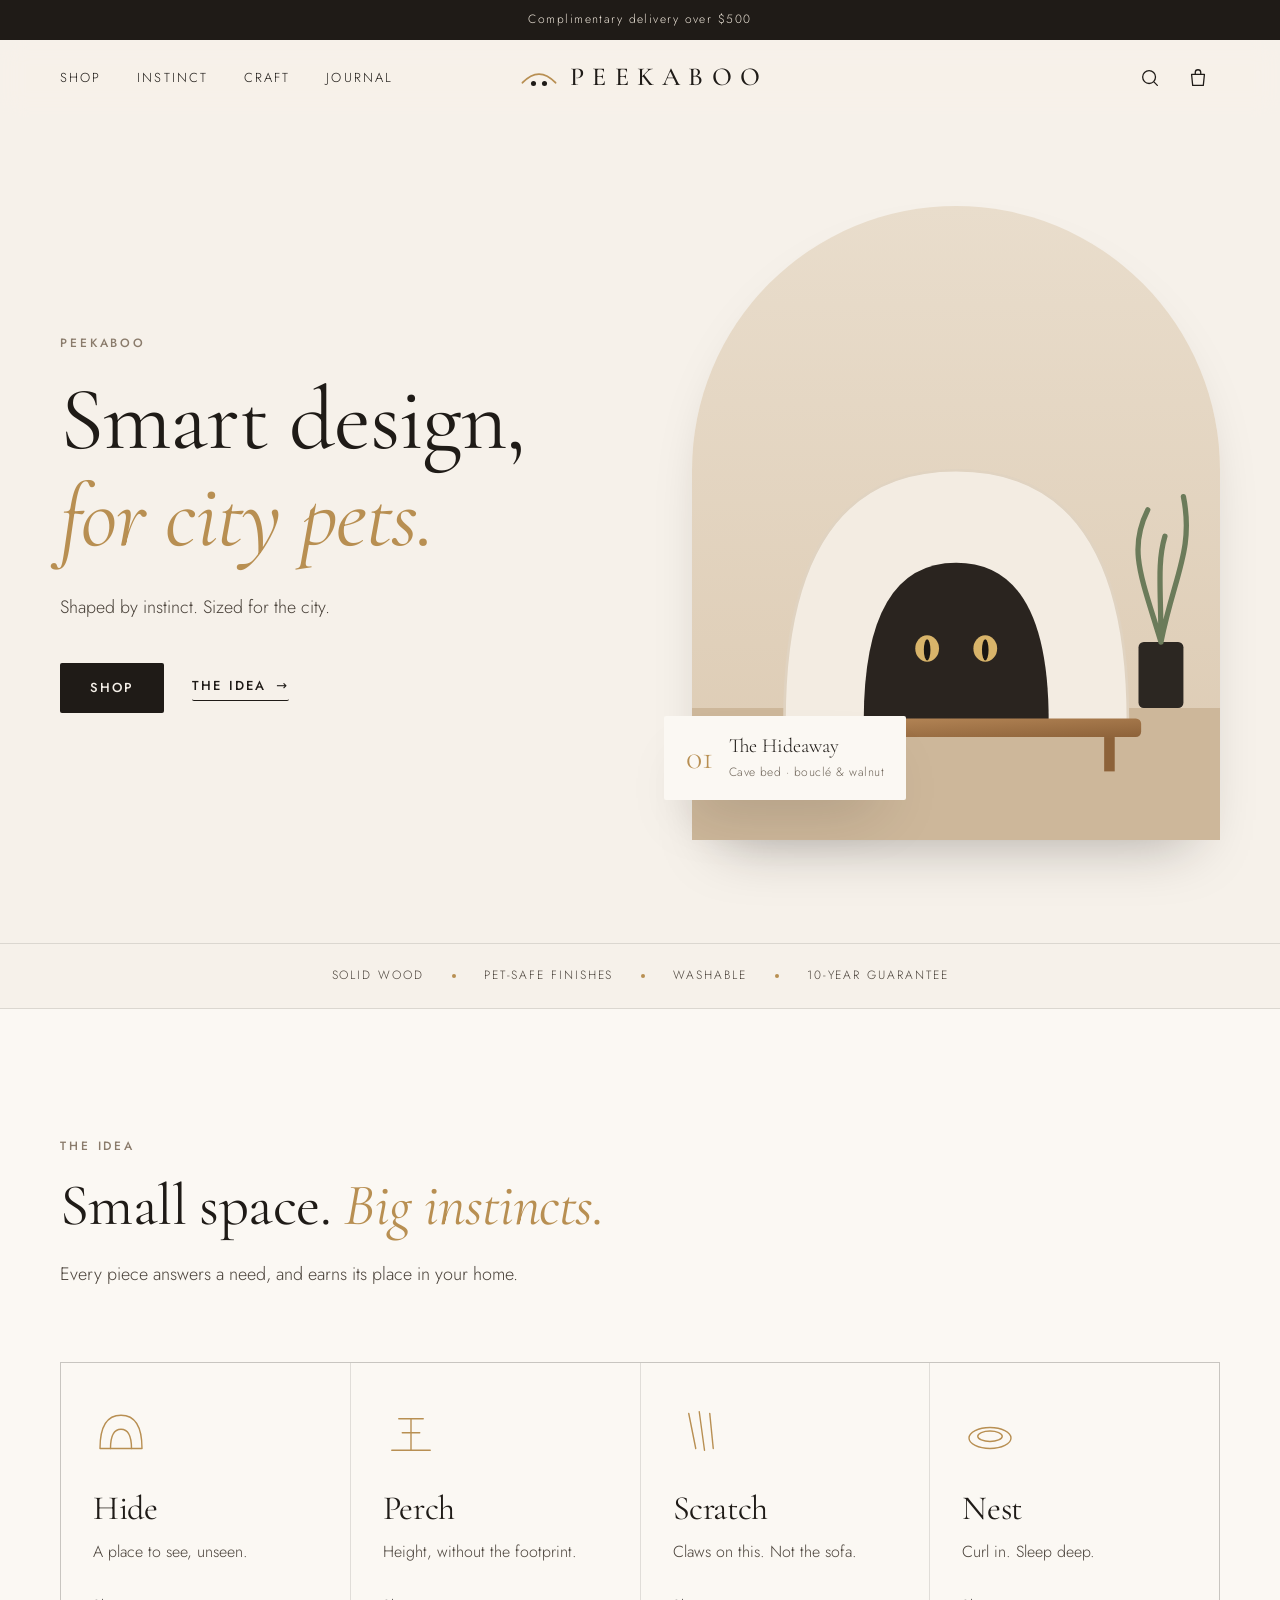
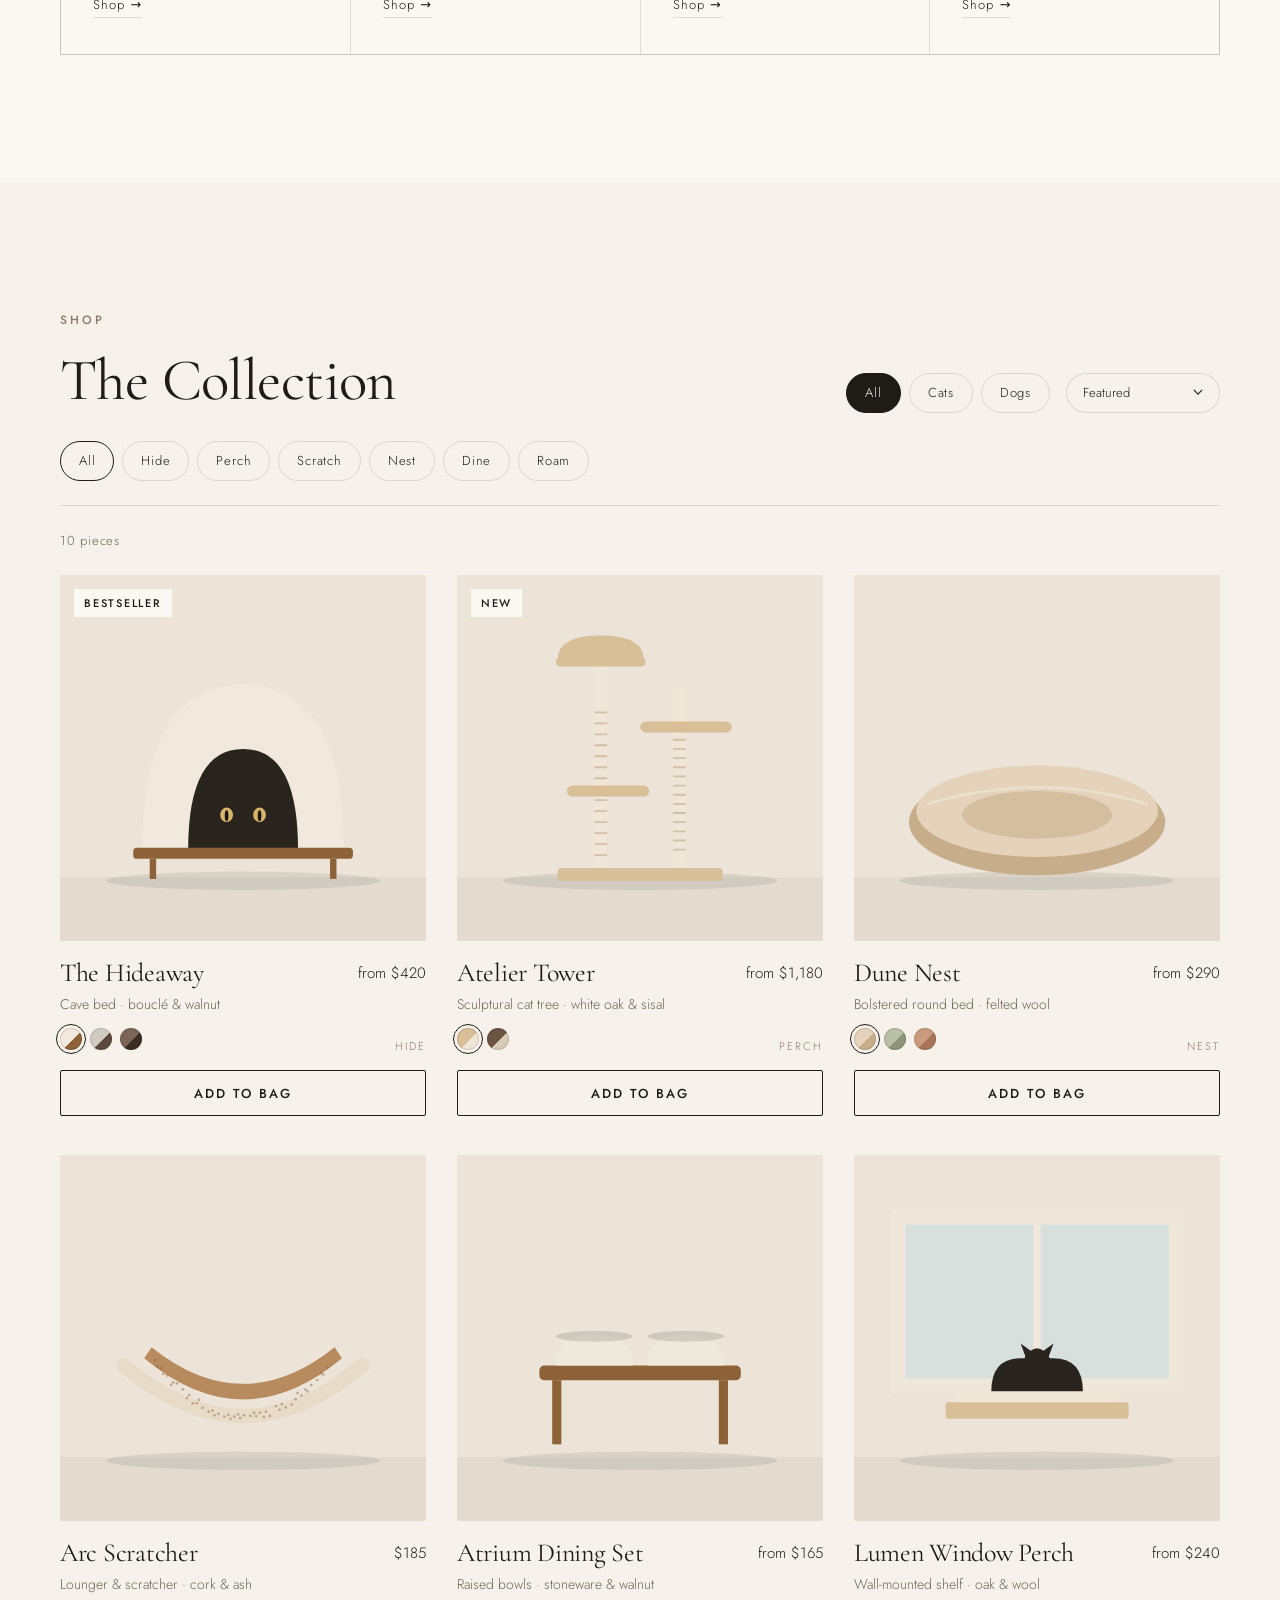
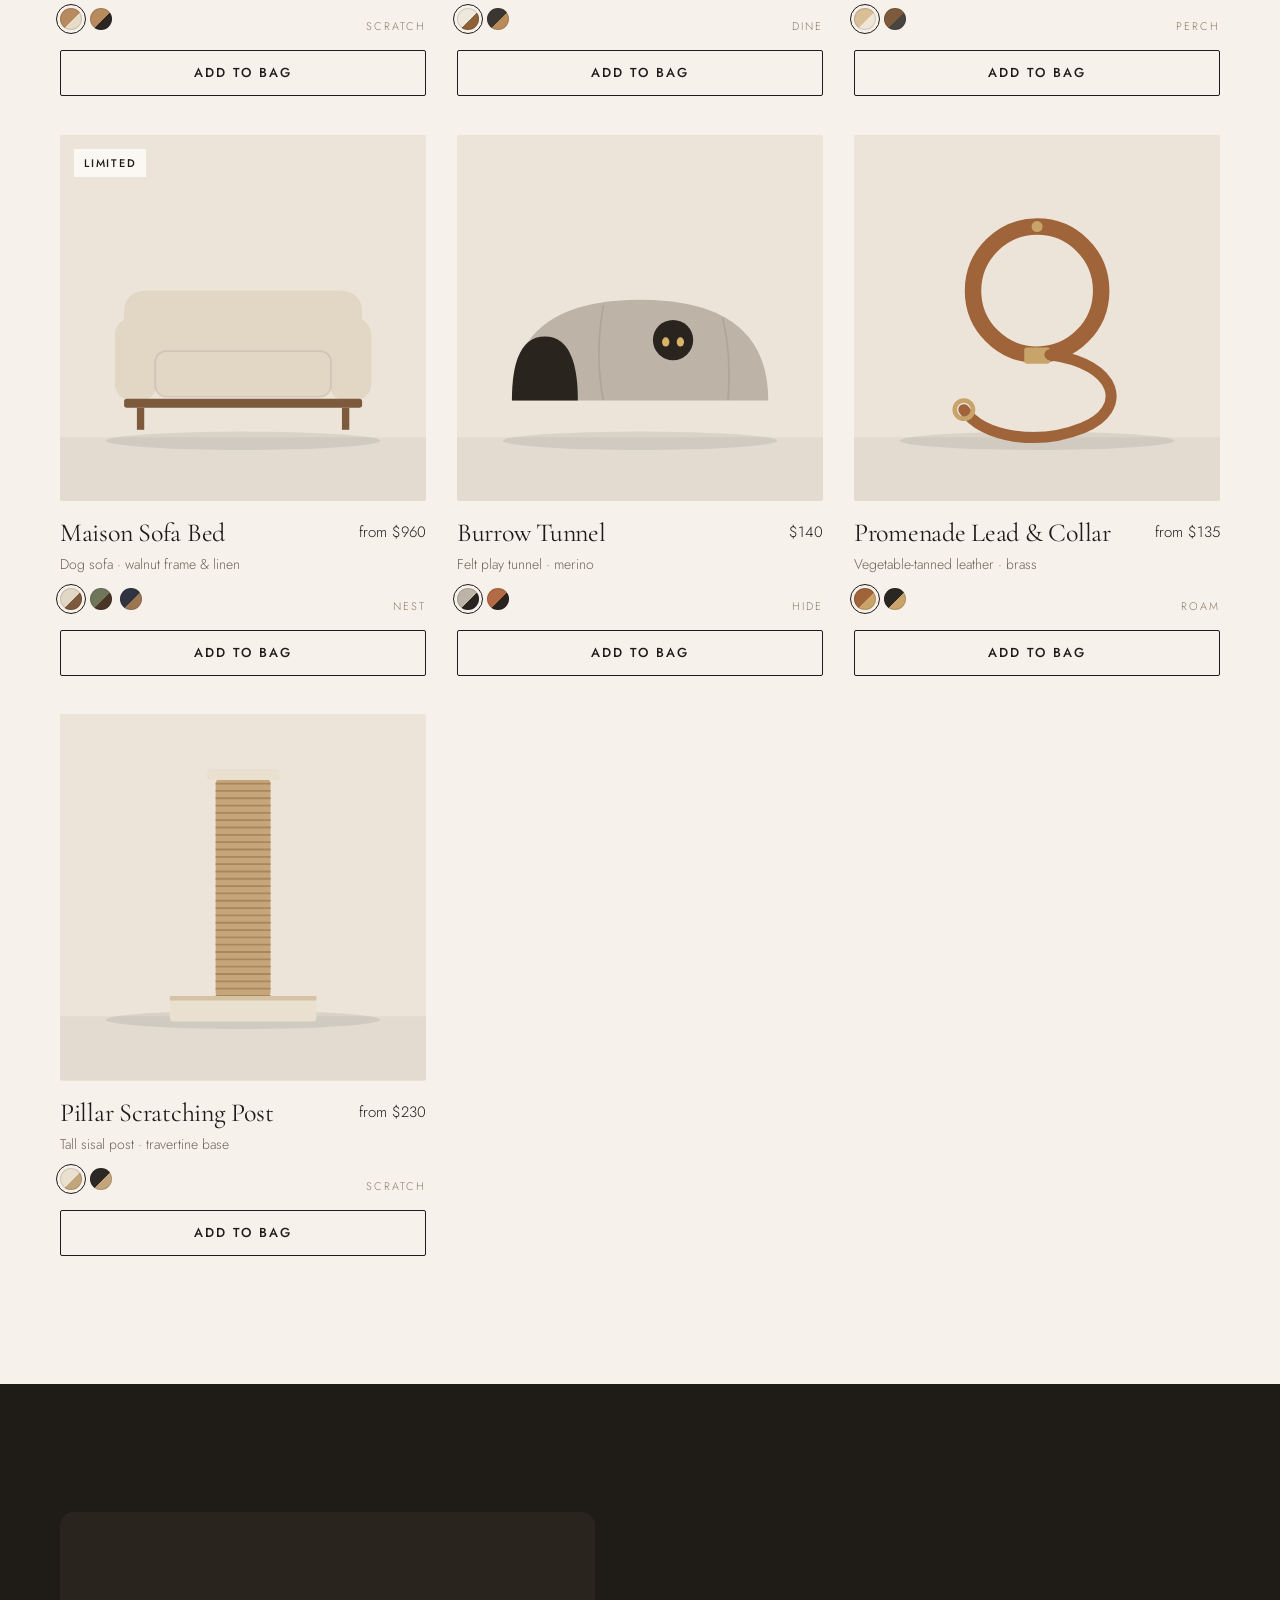
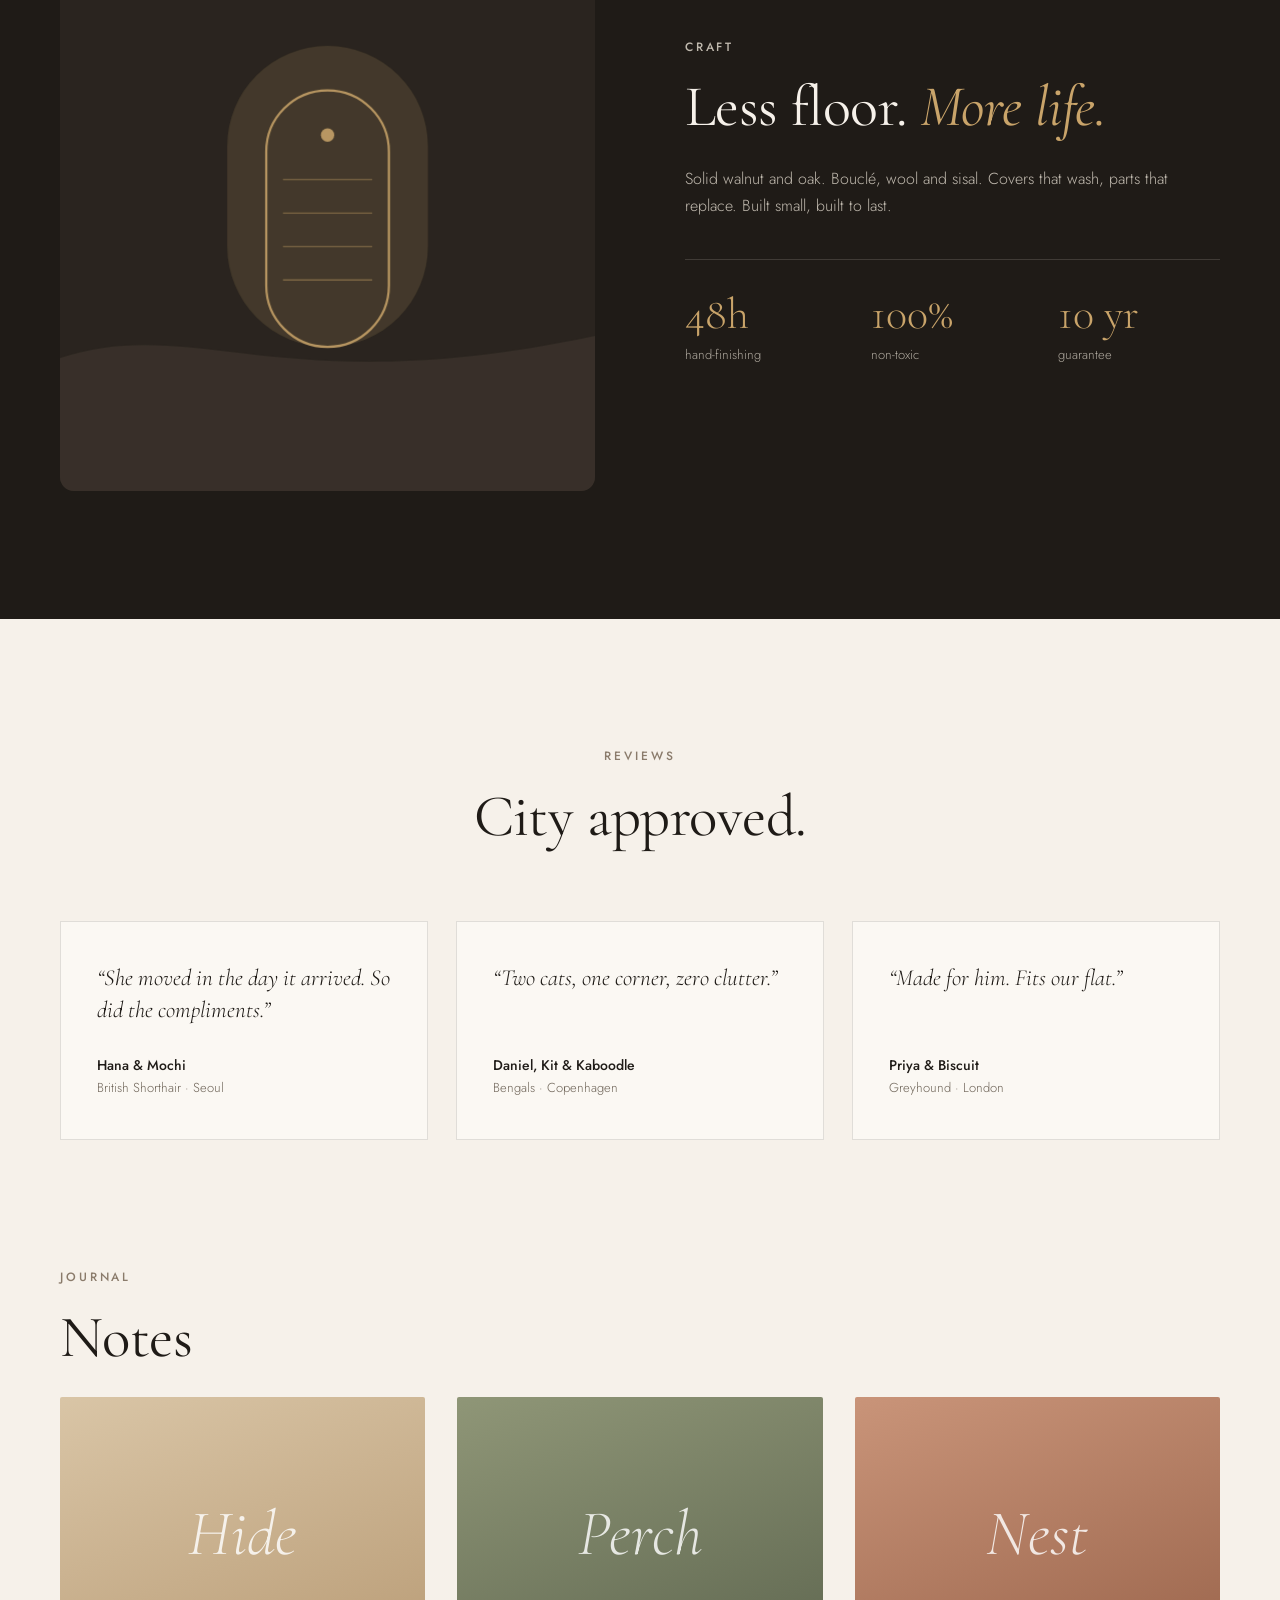
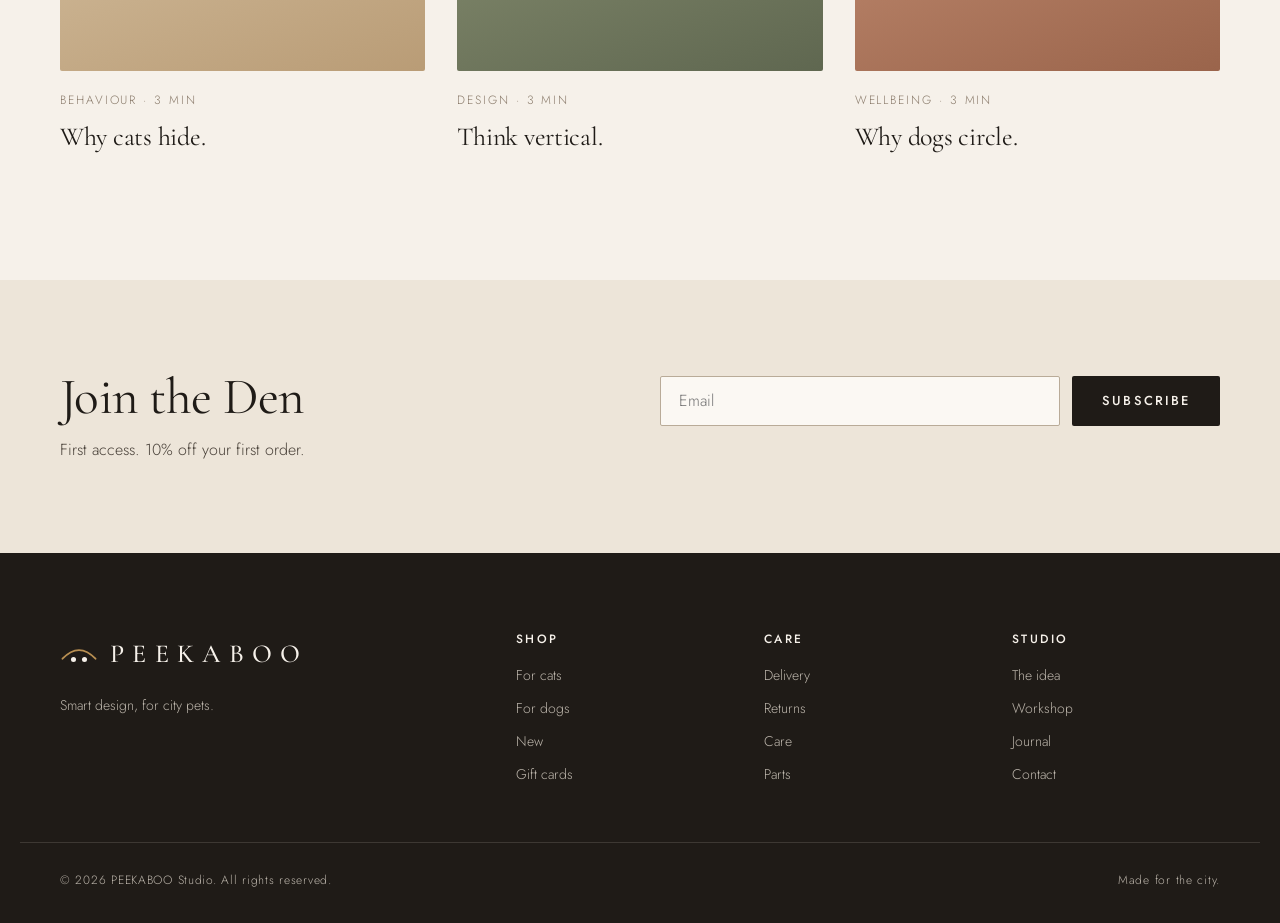
==== commit 007f96e7: "Rewrite copy around "Smart design, for city pets" Pare all site and product copy down to short, mini" ====
--- a/index.html
+++ b/index.html
@@ -3,8 +3,8 @@
 <head>
   <meta charset="utf-8" />
   <meta name="viewport" content="width=device-width, initial-scale=1" />
-  <title>PEEKABOO — Luxury Pet Furniture, Designed by Instinct</title>
-  <meta name="description" content="PEEKABOO crafts luxury pet furniture and objects shaped by aesthetics and by your pet's natural instincts — to hide, perch, scratch and nest." />
+  <title>PEEKABOO — Smart Design, for City Pets</title>
+  <meta name="description" content="PEEKABOO. Smart design, for city pets. Luxury pet furniture shaped by instinct, sized for the city." />
   <meta name="theme-color" content="#f6f1ea" />
   <link rel="icon" href="data:image/svg+xml,%3Csvg xmlns='http://www.w3.org/2000/svg' viewBox='0 0 64 64'%3E%3Crect width='64' height='64' rx='14' fill='%231f1b17'/%3E%3Cpath d='M10 36 Q32 14 54 36' stroke='%23c9a46a' stroke-width='4' fill='none' stroke-linecap='round'/%3E%3Ccircle cx='24' cy='40' r='4' fill='%23f6f1ea'/%3E%3Ccircle cx='40' cy='40' r='4' fill='%23f6f1ea'/%3E%3C/svg%3E" />
   <link rel="preconnect" href="https://fonts.googleapis.com" />
@@ -16,7 +16,7 @@
   <a class="skip-link" href="#main">Skip to content</a>
 
   <div class="announce" role="note">
-    Complimentary white-glove delivery on furniture over $500 &nbsp;·&nbsp; Hand-finished in small batches
+    Complimentary delivery over $500
   </div>
 
   <header class="site-header" id="top">
@@ -53,7 +53,7 @@
     <div class="search-bar" hidden>
       <div class="container">
         <label for="search-input" class="visually-hidden">Search products</label>
-        <input id="search-input" type="search" placeholder="Search beds, perches, scratchers…" autocomplete="off" />
+        <input id="search-input" type="search" placeholder="Search" autocomplete="off" />
       </div>
     </div>
 
@@ -70,12 +70,12 @@
     <section class="hero">
       <div class="container hero-grid">
         <div class="hero-copy">
-          <p class="eyebrow">The Autumn Collection</p>
-          <h1>Designed by <em>instinct.</em><br />Refined by design.</h1>
-          <p class="lede">Luxury furniture and objects for cats and dogs — shaped around the way they already want to live: to hide, to perch, to scratch, to nest. Beautiful enough for your home. Right enough for theirs.</p>
+          <p class="eyebrow">PEEKABOO</p>
+          <h1>Smart design,<br /><em>for city pets.</em></h1>
+          <p class="lede">Shaped by instinct. Sized for the city.</p>
           <div class="hero-cta">
-            <a href="#shop" class="btn btn-primary">Shop the collection</a>
-            <a href="#instinct" class="btn btn-link">Our philosophy <span aria-hidden="true">→</span></a>
+            <a href="#shop" class="btn btn-primary">Shop</a>
+            <a href="#instinct" class="btn btn-link">The idea <span aria-hidden="true">→</span></a>
           </div>
         </div>
         <div class="hero-art" aria-hidden="true">
@@ -113,7 +113,7 @@
           </div>
           <div class="hero-badge">
             <span class="badge-num">01</span>
-            <span class="badge-text">The Hideaway<br/><small>Cave bed in bouclé &amp; walnut</small></span>
+            <span class="badge-text">The Hideaway<br/><small>Cave bed · bouclé &amp; walnut</small></span>
           </div>
         </div>
       </div>
@@ -122,13 +122,13 @@
     <!-- PRESS / VALUES STRIP -->
     <section class="strip" aria-label="Our promises">
       <div class="container strip-inner">
-        <span>Solid hardwoods, FSC certified</span>
+        <span>Solid wood</span>
         <span class="dot" aria-hidden="true"></span>
-        <span>Pet-safe, non-toxic finishes</span>
+        <span>Pet-safe finishes</span>
         <span class="dot" aria-hidden="true"></span>
-        <span>Washable, replaceable textiles</span>
+        <span>Washable</span>
         <span class="dot" aria-hidden="true"></span>
-        <span>10-year frame guarantee</span>
+        <span>10-year guarantee</span>
       </div>
     </section>
 
@@ -136,9 +136,9 @@
     <section class="section instinct" id="instinct">
       <div class="container">
         <div class="section-head">
-          <p class="eyebrow">Our philosophy</p>
-          <h2>Every piece begins with a <em>behaviour</em>, not a trend.</h2>
-          <p class="section-lede">We study how animals move, rest and feel safe — then design objects that answer those instincts with the restraint of fine furniture.</p>
+          <p class="eyebrow">The idea</p>
+          <h2>Small space. <em>Big instincts.</em></h2>
+          <p class="section-lede">Every piece answers a need, and earns its place in your home.</p>
         </div>
 
         <div class="instinct-grid">
@@ -147,32 +147,32 @@
               <svg viewBox="0 0 64 64"><path d="M8 52 Q8 14 32 14 Q56 14 56 52Z"/><path d="M20 52 Q20 30 32 30 Q44 30 44 52"/></svg>
             </div>
             <h3>Hide</h3>
-            <p>Enclosed, low-light retreats that let pets observe without being seen — the original peekaboo.</p>
-            <button class="text-btn" data-filter-instinct="hide">Shop Hide →</button>
+            <p>A place to see, unseen.</p>
+            <button class="text-btn" data-filter-instinct="hide">Shop →</button>
           </article>
           <article class="instinct-card" data-instinct="perch">
             <div class="instinct-icon" aria-hidden="true">
               <svg viewBox="0 0 64 64"><path d="M10 54h44"/><path d="M32 54V18"/><path d="M18 18h28"/><path d="M22 34h20"/></svg>
             </div>
             <h3>Perch</h3>
-            <p>Elevated vantage points for surveying their kingdom — sculptural towers and window shelves.</p>
-            <button class="text-btn" data-filter-instinct="perch">Shop Perch →</button>
+            <p>Height, without the footprint.</p>
+            <button class="text-btn" data-filter-instinct="perch">Shop →</button>
           </article>
           <article class="instinct-card" data-instinct="scratch">
             <div class="instinct-icon" aria-hidden="true">
               <svg viewBox="0 0 64 64"><path d="M18 12 L26 52"/><path d="M30 10 L36 54"/><path d="M42 12 L46 52"/></svg>
             </div>
             <h3>Scratch</h3>
-            <p>Natural sisal, cork and wool surfaces for marking, stretching and claw care — beautifully.</p>
-            <button class="text-btn" data-filter-instinct="scratch">Shop Scratch →</button>
+            <p>Claws on this. Not the sofa.</p>
+            <button class="text-btn" data-filter-instinct="scratch">Shop →</button>
           </article>
           <article class="instinct-card" data-instinct="nest">
             <div class="instinct-icon" aria-hidden="true">
               <svg viewBox="0 0 64 64"><ellipse cx="32" cy="40" rx="24" ry="12"/><ellipse cx="32" cy="38" rx="14" ry="6"/></svg>
             </div>
             <h3>Nest</h3>
-            <p>Bolstered, round forms that support the circling and curling instinct for deep, secure sleep.</p>
-            <button class="text-btn" data-filter-instinct="nest">Shop Nest →</button>
+            <p>Curl in. Sleep deep.</p>
+            <button class="text-btn" data-filter-instinct="nest">Shop →</button>
           </article>
         </div>
       </div>
@@ -183,8 +183,8 @@
       <div class="container">
         <div class="shop-head">
           <div>
-            <p class="eyebrow">The Collection</p>
-            <h2>Objects for a shared life</h2>
+            <p class="eyebrow">Shop</p>
+            <h2>The Collection</h2>
           </div>
           <div class="shop-controls">
             <div class="chip-group" role="group" aria-label="Filter by pet">
@@ -205,7 +205,7 @@
         </div>
 
         <div class="chip-group instinct-filter" role="group" aria-label="Filter by instinct">
-          <button class="chip chip-ghost is-active" data-instinct-filter="all" aria-pressed="true">Every instinct</button>
+          <button class="chip chip-ghost is-active" data-instinct-filter="all" aria-pressed="true">All</button>
           <button class="chip chip-ghost" data-instinct-filter="hide" aria-pressed="false">Hide</button>
           <button class="chip chip-ghost" data-instinct-filter="perch" aria-pressed="false">Perch</button>
           <button class="chip chip-ghost" data-instinct-filter="scratch" aria-pressed="false">Scratch</button>
@@ -216,7 +216,7 @@
 
         <p class="result-count" aria-live="polite" data-result-count></p>
         <div class="product-grid" data-product-grid></div>
-        <p class="empty-state" data-empty hidden>No pieces match those filters yet. <button class="text-btn" data-reset-filters>Reset filters</button></p>
+        <p class="empty-state" data-empty hidden>Nothing here yet. <button class="text-btn" data-reset-filters>Reset</button></p>
       </div>
     </section>
 
@@ -236,14 +236,13 @@
           </svg>
         </div>
         <div class="craft-copy">
-          <p class="eyebrow eyebrow-light">Craft &amp; material</p>
-          <h2>Made to be lived on, <em>not just looked at.</em></h2>
-          <p>Each PEEKABOO piece is built by a small family workshop from solid walnut, white oak and ash, joined by hand and finished with plant-based oils that are safe for curious tongues.</p>
-          <p>Our textiles — bouclé, felted New Zealand wool, natural sisal — are chosen for how they feel under paw and how they age in your home. Every cushion is removable and machine-washable; every scratch surface can be replaced, so the frame lasts a lifetime.</p>
+          <p class="eyebrow eyebrow-light">Craft</p>
+          <h2>Less floor. <em>More life.</em></h2>
+          <p>Solid walnut and oak. Bouclé, wool and sisal. Covers that wash, parts that replace. Built small, built to last.</p>
           <dl class="stats">
-            <div><dt>48h</dt><dd>of hand-finishing per tower</dd></div>
-            <div><dt>100%</dt><dd>non-toxic, VOC-free finishes</dd></div>
-            <div><dt>10 yr</dt><dd>frame guarantee</dd></div>
+            <div><dt>48h</dt><dd>hand-finishing</dd></div>
+            <div><dt>100%</dt><dd>non-toxic</dd></div>
+            <div><dt>10 yr</dt><dd>guarantee</dd></div>
           </dl>
         </div>
       </div>
@@ -253,20 +252,20 @@
     <section class="section voices" aria-labelledby="voices-title">
       <div class="container">
         <div class="section-head center">
-          <p class="eyebrow">Approved by the toughest critics</p>
-          <h2 id="voices-title">From homes that share the sofa</h2>
+          <p class="eyebrow">Reviews</p>
+          <h2 id="voices-title">City approved.</h2>
         </div>
         <div class="voice-grid">
           <figure class="voice">
-            <blockquote>“Mochi ignored every bed we bought for three years. She moved into the Hideaway the afternoon it arrived — and it's the first pet thing I've wanted in the living room.”</blockquote>
+            <blockquote>“She moved in the day it arrived. So did the compliments.”</blockquote>
             <figcaption><strong>Hana &amp; Mochi</strong><span>British Shorthair · Seoul</span></figcaption>
           </figure>
           <figure class="voice">
-            <blockquote>“The Atelier Tower looks like a sculpture. Our two Bengals use every level, and the sisal swaps out in seconds.”</blockquote>
+            <blockquote>“Two cats, one corner, zero clutter.”</blockquote>
             <figcaption><strong>Daniel, Kit &amp; Kaboodle</strong><span>Bengals · Copenhagen</span></figcaption>
           </figure>
           <figure class="voice">
-            <blockquote>“Our greyhound sleeps curled up in the Dune Nest like it was made for him. Honestly, it was.”</blockquote>
+            <blockquote>“Made for him. Fits our flat.”</blockquote>
             <figcaption><strong>Priya &amp; Biscuit</strong><span>Greyhound · London</span></figcaption>
           </figure>
         </div>
@@ -278,25 +277,25 @@
       <div class="container">
         <div class="shop-head">
           <div>
-            <p class="eyebrow">The Journal</p>
-            <h2>Notes on living well, together</h2>
+            <p class="eyebrow">Journal</p>
+            <h2>Notes</h2>
           </div>
         </div>
         <div class="journal-grid">
           <article class="journal-card">
             <div class="journal-thumb tone-sand" aria-hidden="true"><span>Hide</span></div>
-            <p class="journal-meta">Behaviour · 5 min read</p>
-            <h3>Why your cat loves boxes — and what that means for your home</h3>
+            <p class="journal-meta">Behaviour · 3 min</p>
+            <h3>Why cats hide.</h3>
           </article>
           <article class="journal-card">
             <div class="journal-thumb tone-olive" aria-hidden="true"><span>Perch</span></div>
-            <p class="journal-meta">Design · 4 min read</p>
-            <h3>Vertical territory: designing height into small apartments</h3>
+            <p class="journal-meta">Design · 3 min</p>
+            <h3>Think vertical.</h3>
           </article>
           <article class="journal-card">
             <div class="journal-thumb tone-clay" aria-hidden="true"><span>Nest</span></div>
-            <p class="journal-meta">Wellbeing · 6 min read</p>
-            <h3>The science of the circle: how dogs choose where to sleep</h3>
+            <p class="journal-meta">Wellbeing · 3 min</p>
+            <h3>Why dogs circle.</h3>
           </article>
         </div>
       </div>
@@ -307,11 +306,11 @@
       <div class="container newsletter-inner">
         <div>
           <h2>Join the Den</h2>
-          <p>Early access to limited editions, behaviour notes from our consultants, and 10% off your first order.</p>
+          <p>First access. 10% off your first order.</p>
         </div>
         <form class="newsletter-form" novalidate>
           <label for="nl-email" class="visually-hidden">Email address</label>
-          <input id="nl-email" type="email" name="email" placeholder="Your email address" required autocomplete="email" />
+          <input id="nl-email" type="email" name="email" placeholder="Email" required autocomplete="email" />
           <button type="submit" class="btn btn-primary">Subscribe</button>
           <p class="form-msg" role="status" aria-live="polite"></p>
         </form>
@@ -328,30 +327,30 @@
           </span>
           <span class="logo-word">PEEKABOO</span>
         </a>
-        <p>Luxury pet furniture designed with aesthetics — and by our pets' instincts.</p>
+        <p>Smart design, for city pets.</p>
       </div>
       <div>
         <h4>Shop</h4>
         <ul>
           <li><a href="#shop" data-footer-pet="cat">For cats</a></li>
           <li><a href="#shop" data-footer-pet="dog">For dogs</a></li>
-          <li><a href="#shop">New arrivals</a></li>
+          <li><a href="#shop">New</a></li>
           <li><a href="#shop">Gift cards</a></li>
         </ul>
       </div>
       <div>
         <h4>Care</h4>
         <ul>
-          <li><a href="#">Shipping &amp; delivery</a></li>
+          <li><a href="#">Delivery</a></li>
           <li><a href="#">Returns</a></li>
-          <li><a href="#">Material care</a></li>
-          <li><a href="#">Replacement parts</a></li>
+          <li><a href="#">Care</a></li>
+          <li><a href="#">Parts</a></li>
         </ul>
       </div>
       <div>
         <h4>Studio</h4>
         <ul>
-          <li><a href="#instinct">Our philosophy</a></li>
+          <li><a href="#instinct">The idea</a></li>
           <li><a href="#craft">Workshop</a></li>
           <li><a href="#journal">Journal</a></li>
           <li><a href="#">Contact</a></li>
@@ -360,7 +359,7 @@
     </div>
     <div class="container footer-base">
       <span>© <span data-year></span> PEEKABOO Studio. All rights reserved.</span>
-      <span>Made with patience, for the ones who were here first.</span>
+      <span>Made for the city.</span>
     </div>
   </footer>
 
@@ -384,13 +383,13 @@
     <div class="cart-shipping" data-cart-shipping></div>
     <ul class="cart-items" data-cart-items></ul>
     <div class="cart-empty" data-cart-empty>
-      <p>Your bag is empty — for now.</p>
-      <a href="#shop" class="btn btn-primary" data-cart-close>Explore the collection</a>
+      <p>Your bag is empty.</p>
+      <a href="#shop" class="btn btn-primary" data-cart-close>Shop</a>
     </div>
     <div class="cart-foot" data-cart-foot hidden>
       <div class="cart-row"><span>Subtotal</span><strong data-cart-subtotal>$0</strong></div>
-      <p class="cart-note">Taxes and delivery calculated at checkout.</p>
-      <button class="btn btn-primary btn-block" data-checkout>Proceed to checkout</button>
+      <p class="cart-note">Taxes calculated at checkout.</p>
+      <button class="btn btn-primary btn-block" data-checkout>Checkout</button>
     </div>
   </aside>
 
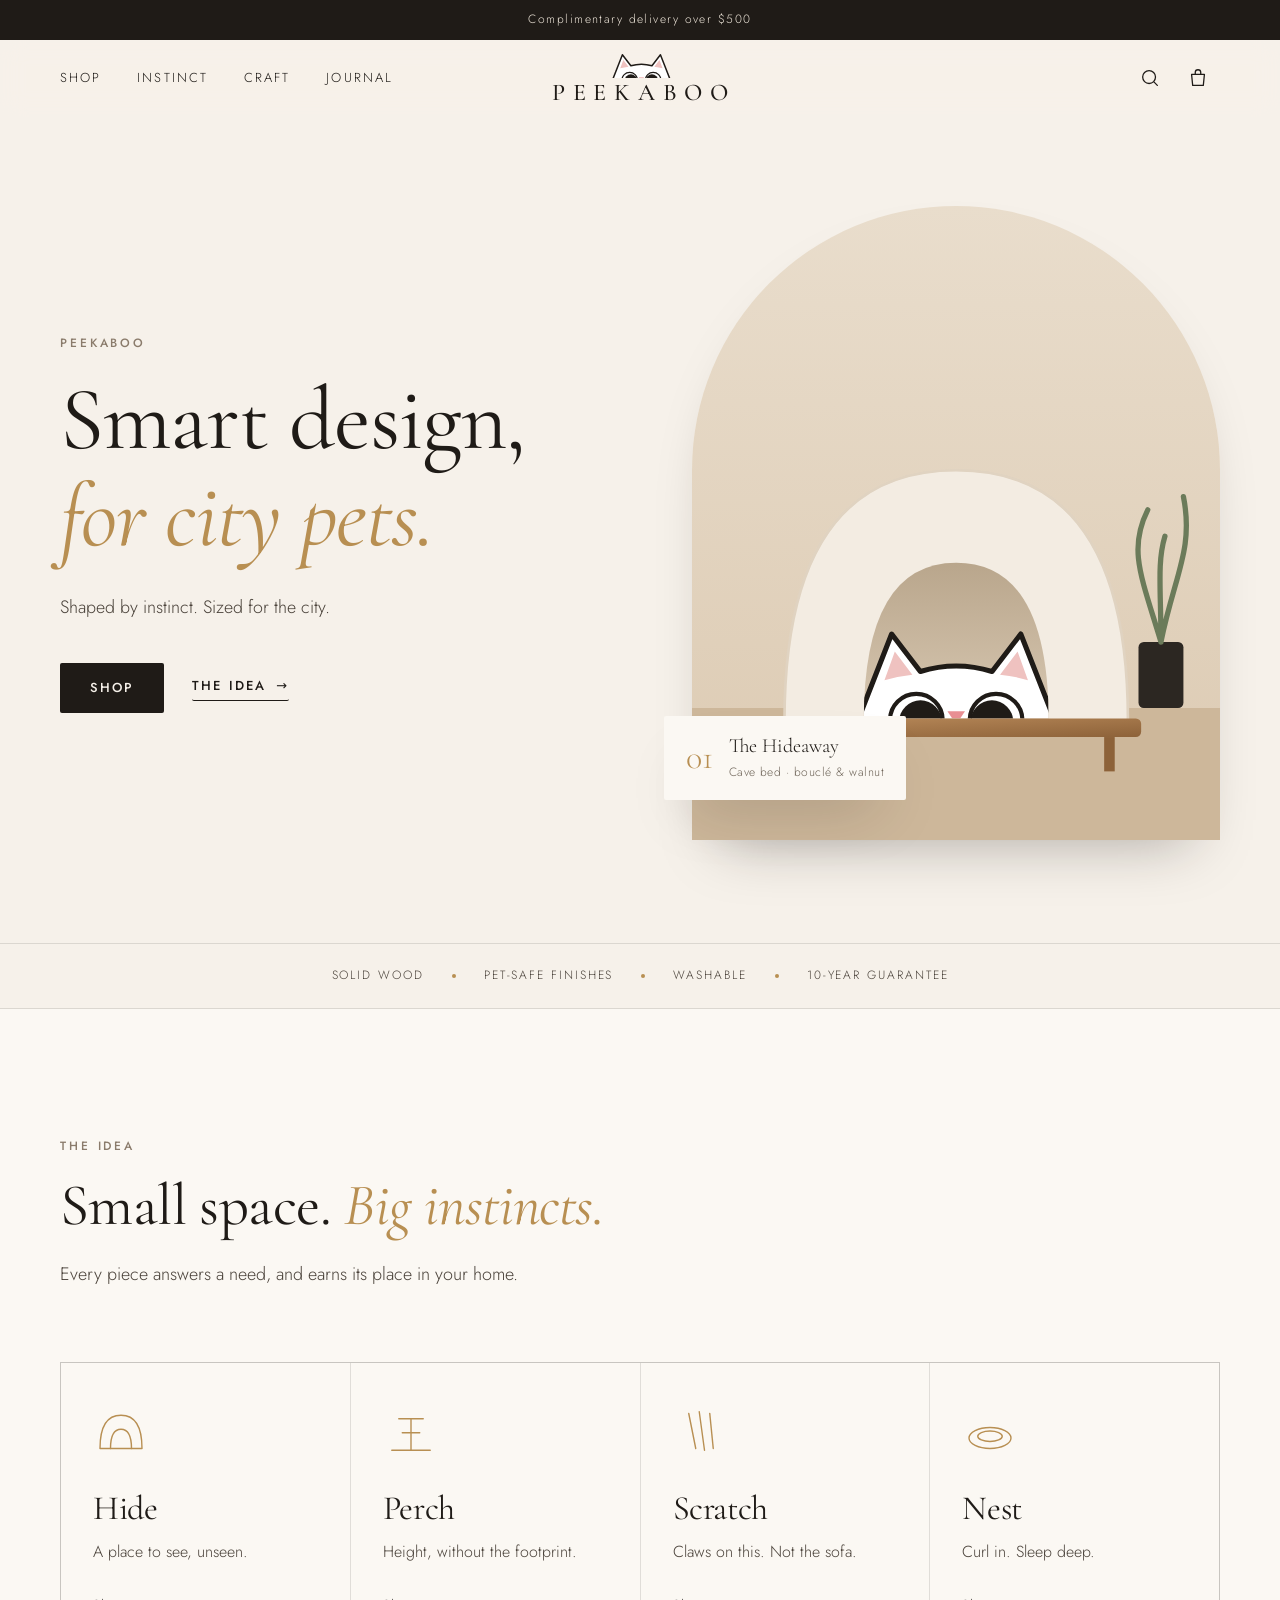
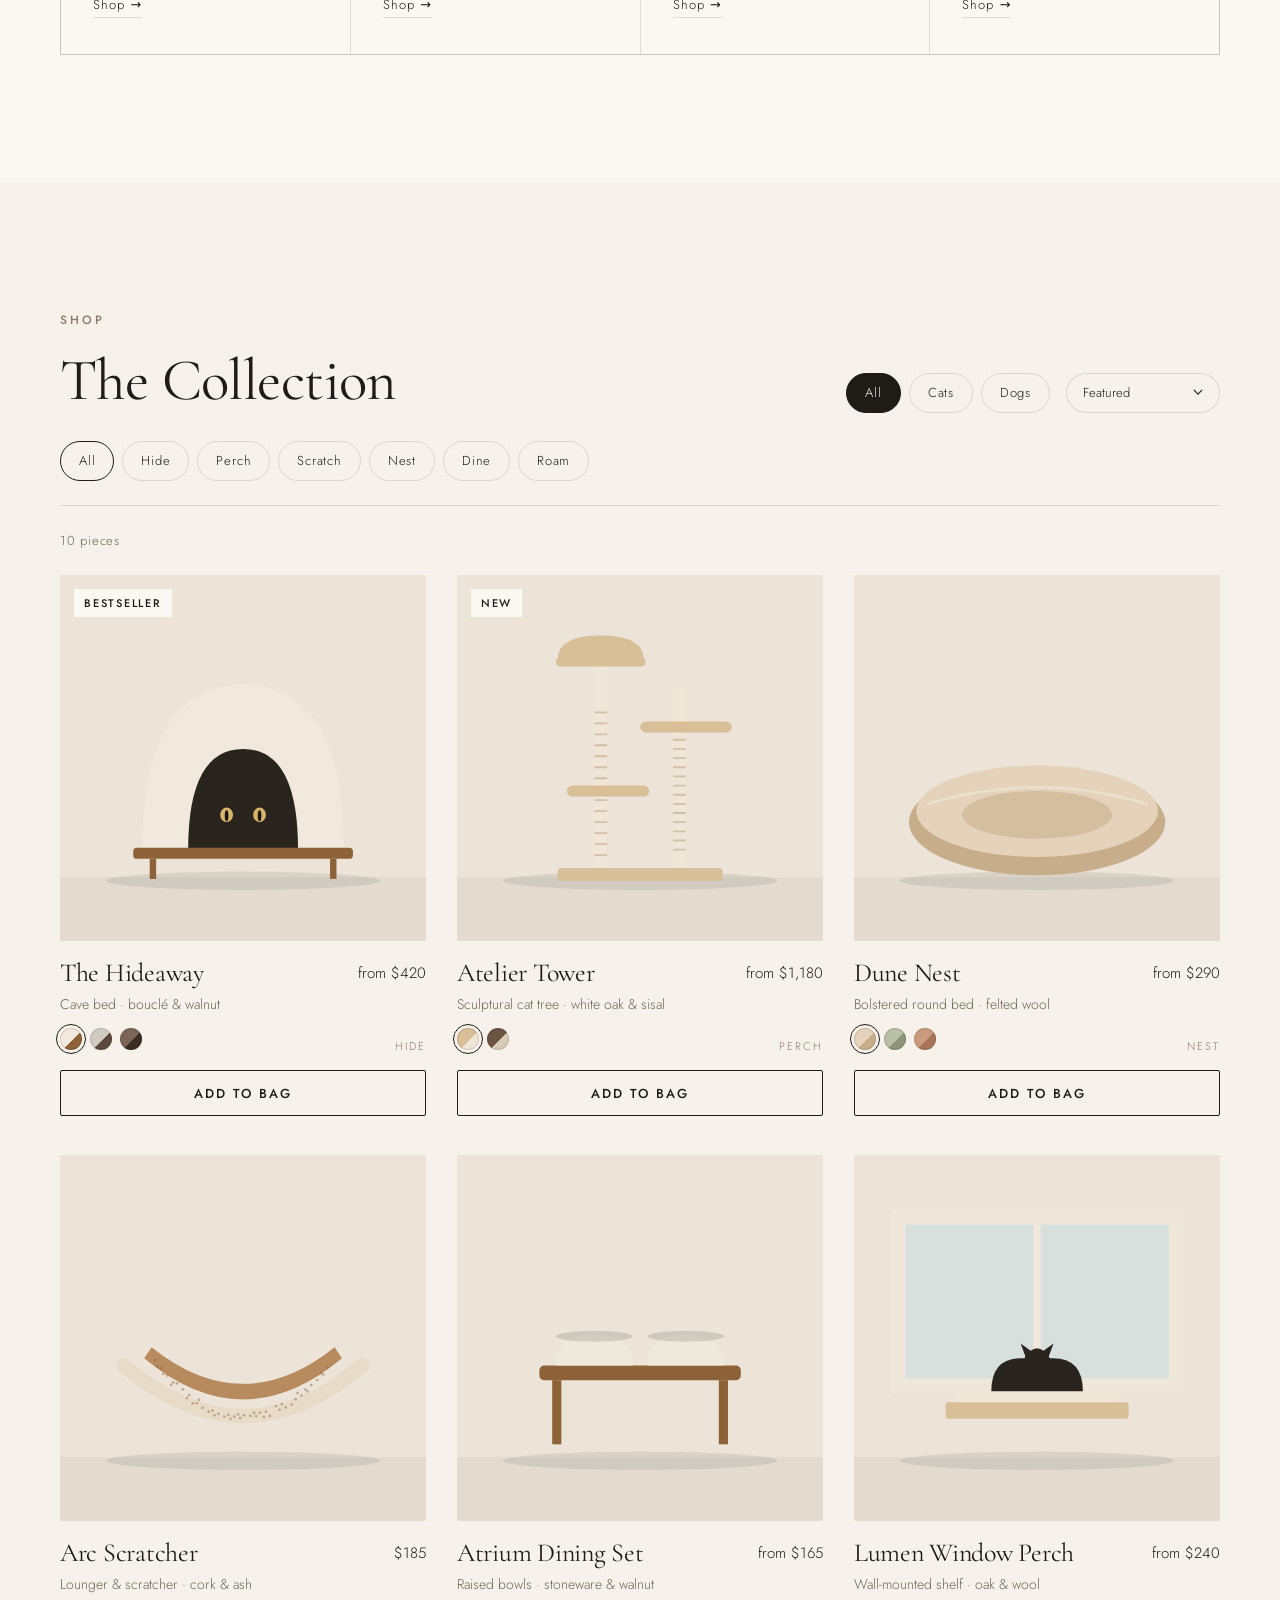
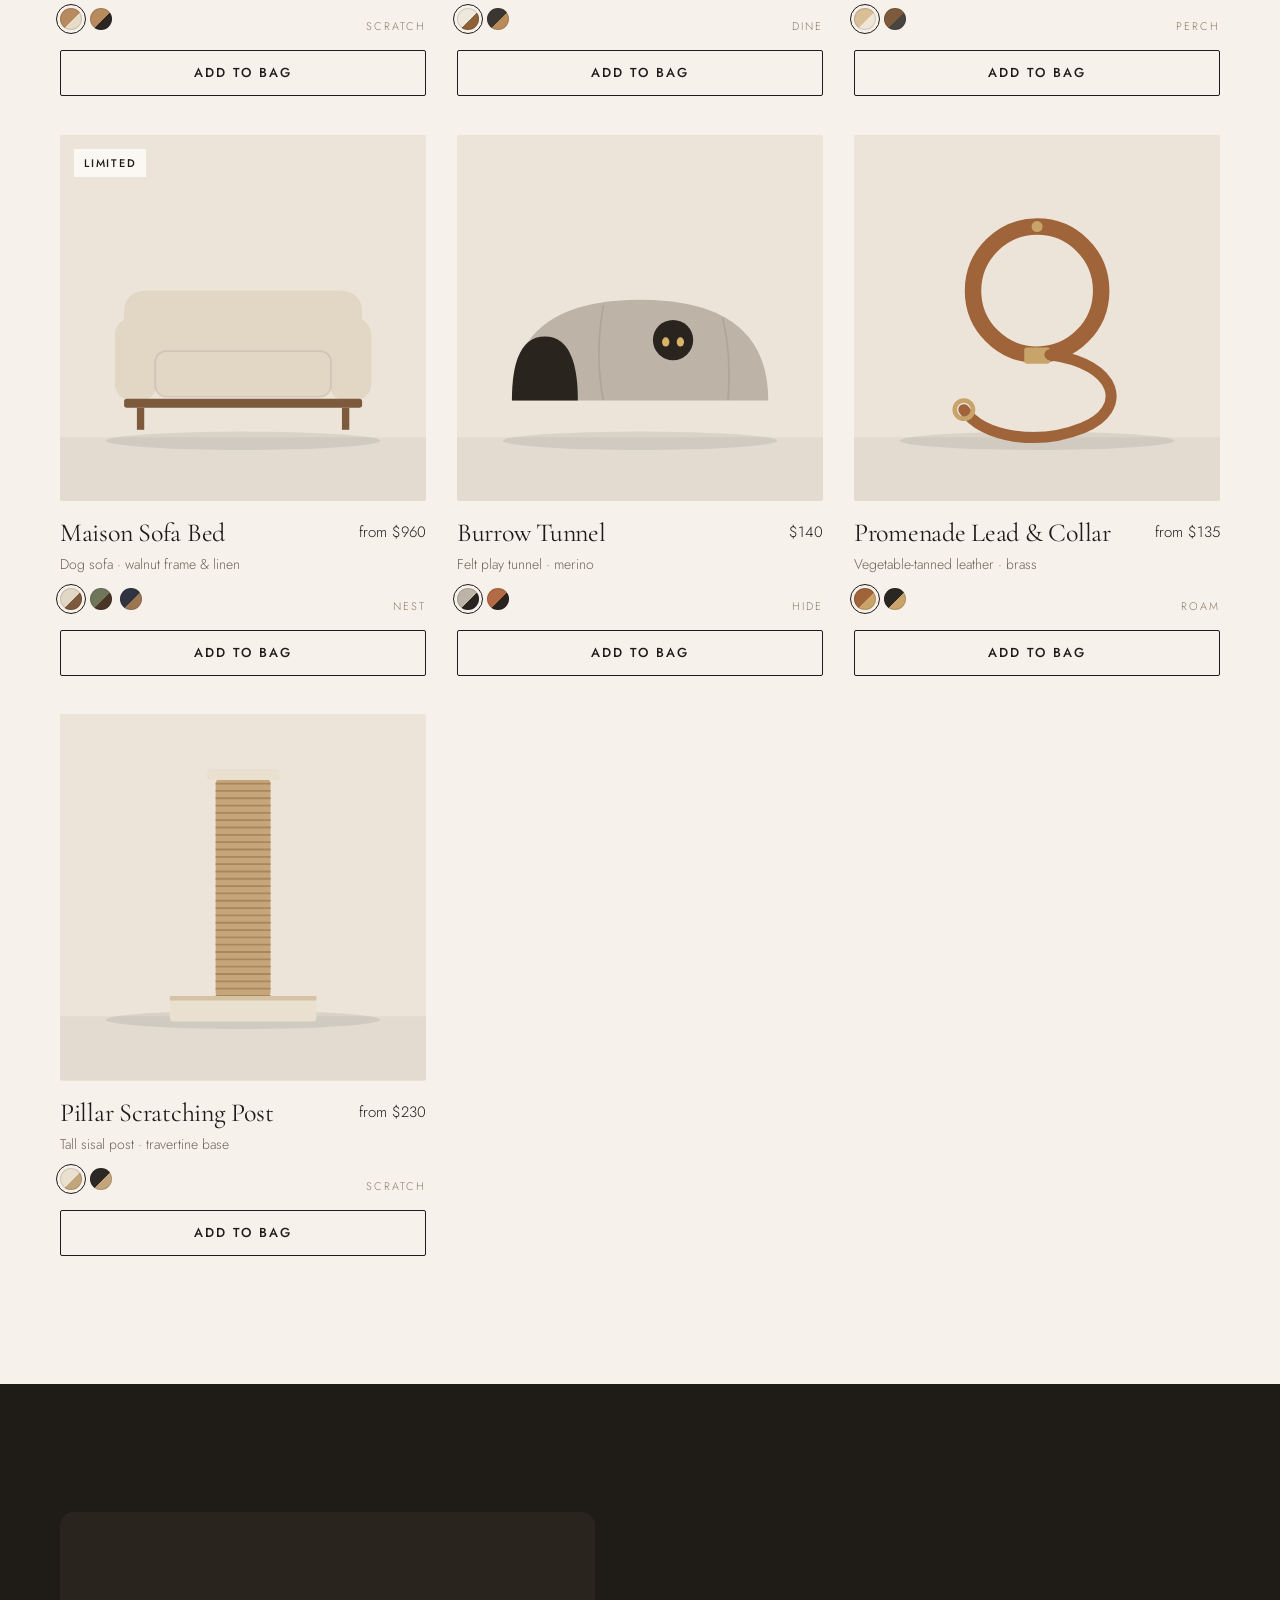
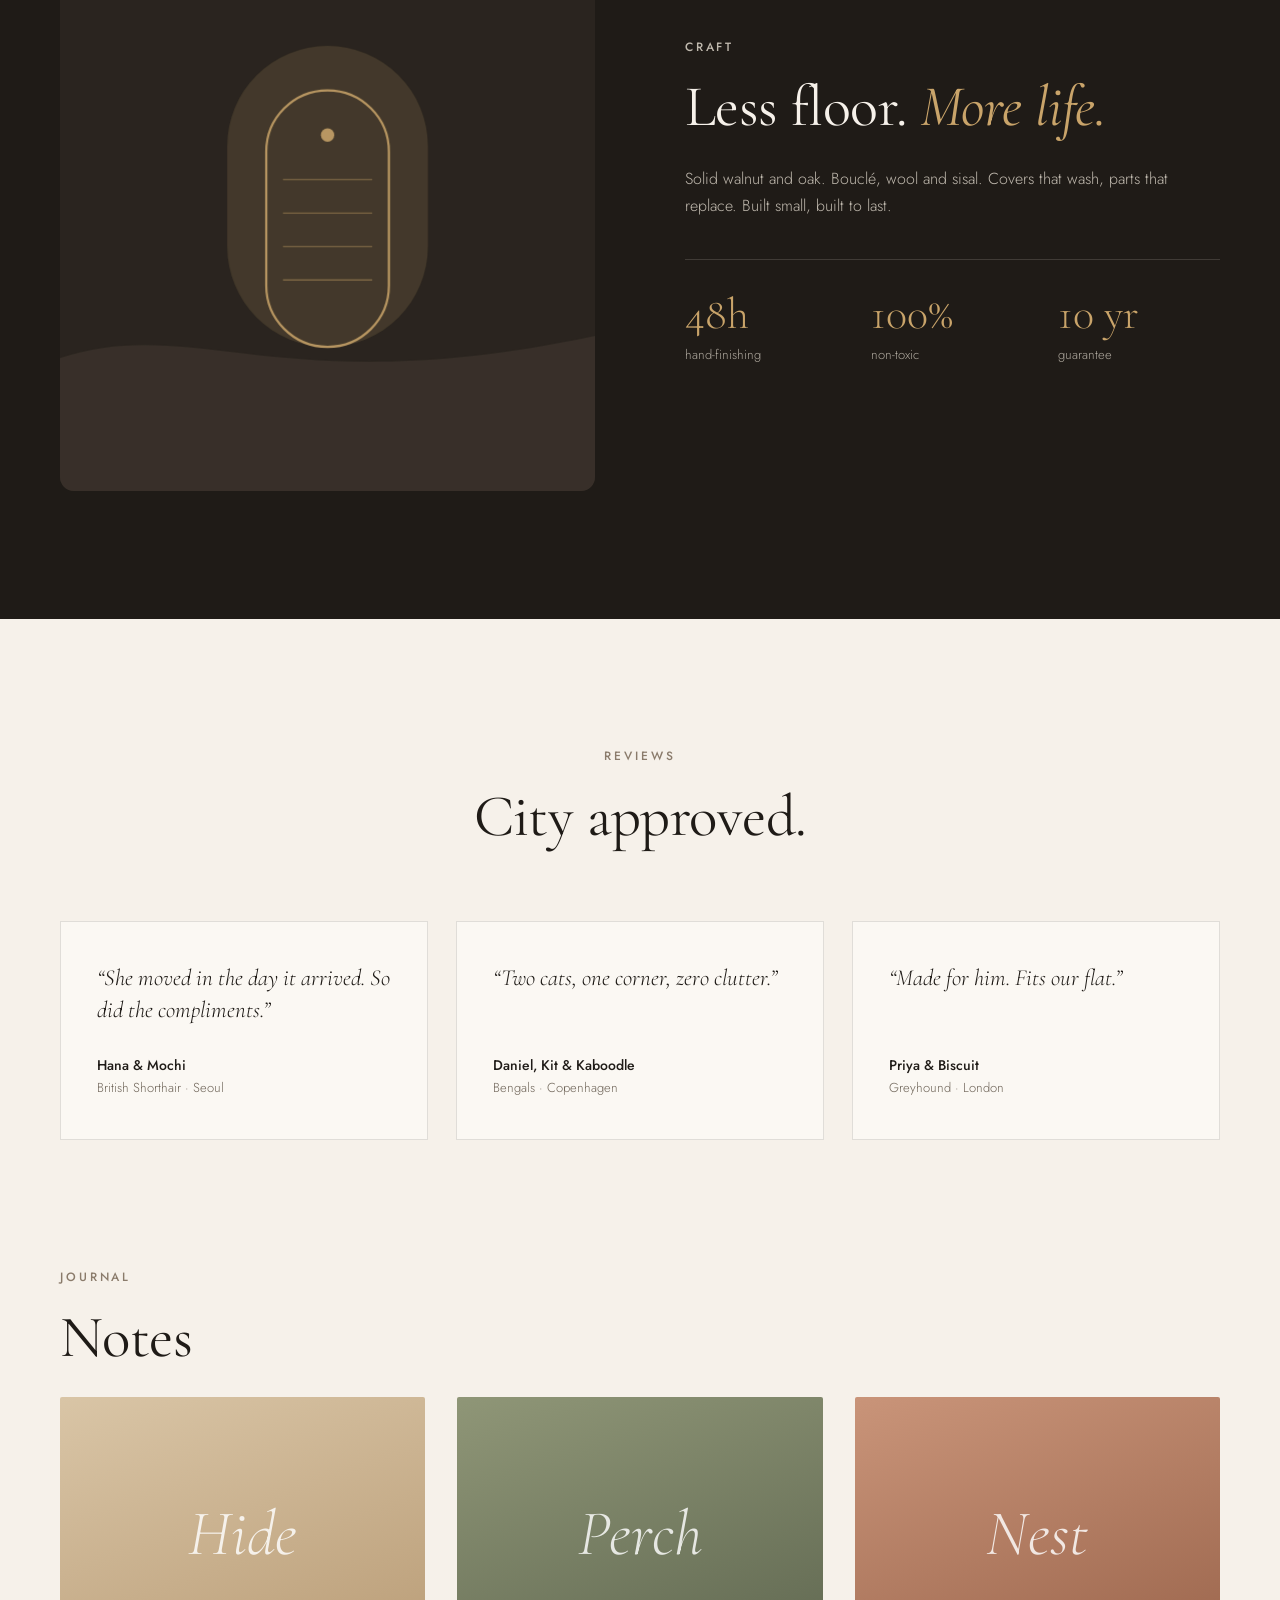
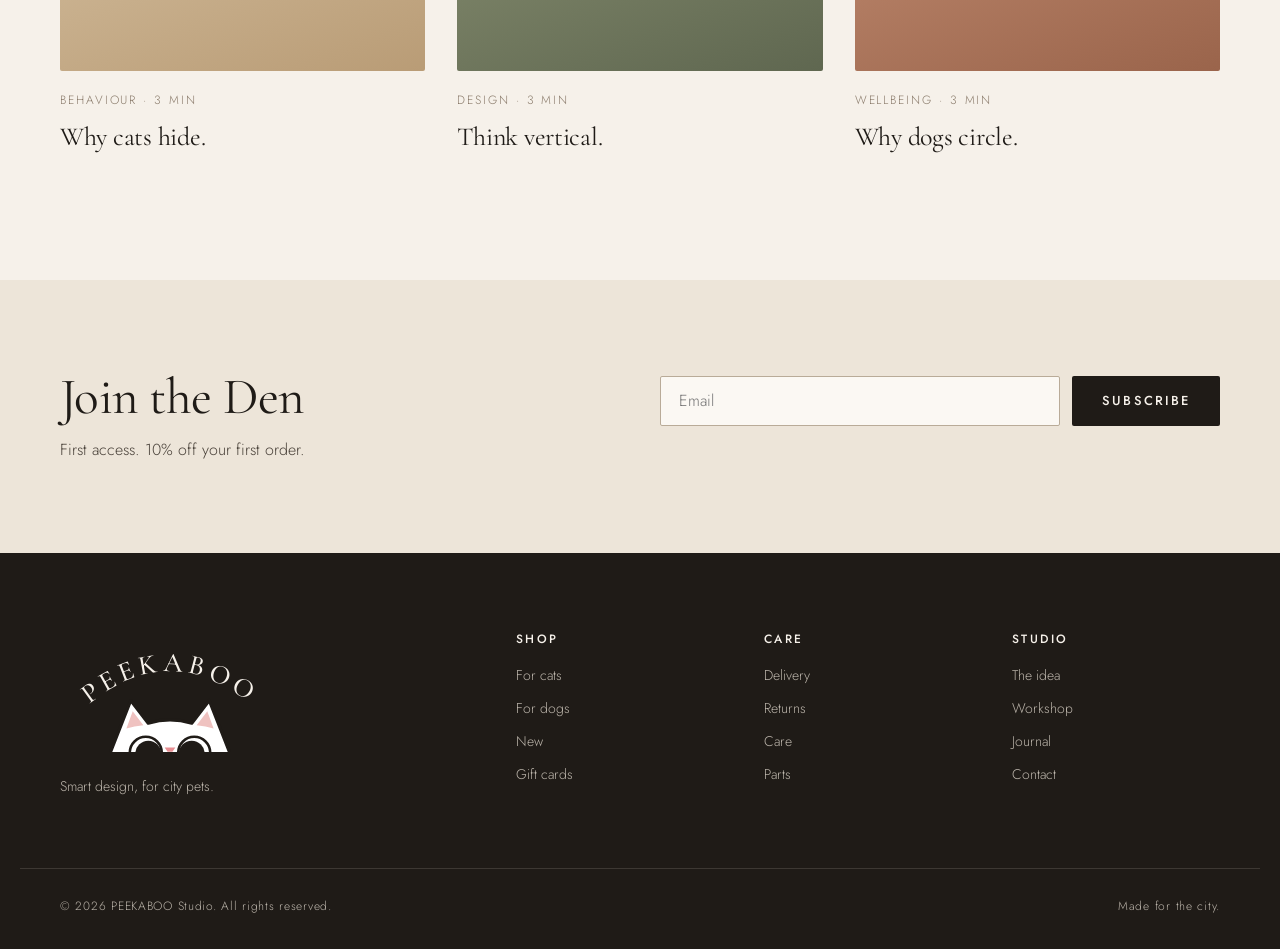
==== commit 4a2af25a: "Add PEEKABOO peeking-cat logo with serif wordmark Redraw the cat mark as vector and pair it with the" ====
--- a/index.html
+++ b/index.html
@@ -6,7 +6,7 @@
   <title>PEEKABOO — Smart Design, for City Pets</title>
   <meta name="description" content="PEEKABOO. Smart design, for city pets. Luxury pet furniture shaped by instinct, sized for the city." />
   <meta name="theme-color" content="#f6f1ea" />
-  <link rel="icon" href="data:image/svg+xml,%3Csvg xmlns='http://www.w3.org/2000/svg' viewBox='0 0 64 64'%3E%3Crect width='64' height='64' rx='14' fill='%231f1b17'/%3E%3Cpath d='M10 36 Q32 14 54 36' stroke='%23c9a46a' stroke-width='4' fill='none' stroke-linecap='round'/%3E%3Ccircle cx='24' cy='40' r='4' fill='%23f6f1ea'/%3E%3Ccircle cx='40' cy='40' r='4' fill='%23f6f1ea'/%3E%3C/svg%3E" />
+  <link rel="icon" type="image/svg+xml" href="assets/img/favicon.svg" />
   <link rel="preconnect" href="https://fonts.googleapis.com" />
   <link rel="preconnect" href="https://fonts.gstatic.com" crossorigin />
   <link href="https://fonts.googleapis.com/css2?family=Cormorant+Garamond:ital,wght@0,400;0,500;0,600;1,400;1,500&family=Jost:wght@300;400;500;600&display=swap" rel="stylesheet" />
@@ -15,6 +15,22 @@
 <body>
   <a class="skip-link" href="#main">Skip to content</a>
 
+  <!-- PEEKABOO cat mark: one drawing, reused everywhere via <use href="#peek-cat"> -->
+  <svg width="0" height="0" style="position:absolute" aria-hidden="true" focusable="false">
+    <symbol id="peek-cat" viewBox="-3 -3 132 58">
+      <g stroke-linejoin="round">
+        <path d="M-1 62 L22.5 2 L40.5 25.5 Q63 18.5 85.5 25.5 L103.5 2 L127 62Z" fill="#fff" stroke="#1f1b17" stroke-width="3.2"/>
+        <path d="M18 31 L24.5 13 L35.5 27.5 Q26 28.5 18 31Z" fill="#efc2c0"/>
+        <path d="M108 31 L101.5 13 L90.5 27.5 Q100 28.5 108 31Z" fill="#efc2c0"/>
+        <circle cx="38" cy="56" r="16.5" fill="#fff" stroke="#1f1b17" stroke-width="2.6"/>
+        <circle cx="40.6" cy="57" r="13.4" fill="#1f1b17"/>
+        <circle cx="88" cy="56" r="16.5" fill="#fff" stroke="#1f1b17" stroke-width="2.6"/>
+        <circle cx="85.4" cy="57" r="13.4" fill="#1f1b17"/>
+        <path d="M57.5 50.5 H68.5 L65.5 55 H60.5Z" fill="#e88f93"/>
+      </g>
+    </symbol>
+  </svg>
+
   <div class="announce" role="note">
     Complimentary delivery over $500
   </div>
@@ -26,9 +42,7 @@
       </button>
 
       <a href="#top" class="logo" aria-label="PEEKABOO home">
-        <span class="logo-mark" aria-hidden="true">
-          <svg viewBox="0 0 48 28"><path d="M3 20 Q24 -2 45 20" /><circle cx="17" cy="21" r="3.2" /><circle cx="31" cy="21" r="3.2" /></svg>
-        </span>
+        <svg class="logo-cat" viewBox="-3 -3 132 58" aria-hidden="true"><use href="#peek-cat"/></svg>
         <span class="logo-word">PEEKABOO</span>
       </a>
 
@@ -94,14 +108,10 @@
               <!-- cave bed -->
               <path d="M70 390 Q70 200 200 200 Q330 200 330 390 Z" fill="#f3ece2"/>
               <path d="M70 390 Q70 200 200 200 Q330 200 330 390" fill="none" stroke="#e0d3c1" stroke-width="2"/>
-              <path d="M130 390 Q130 270 200 270 Q270 270 270 390 Z" fill="#2a241f"/>
-              <!-- eyes peeking -->
-              <g class="peek-eyes">
-                <ellipse cx="178" cy="335" rx="9" ry="10" fill="#d8b46a"/>
-                <ellipse cx="222" cy="335" rx="9" ry="10" fill="#d8b46a"/>
-                <ellipse cx="178" cy="336" rx="2.5" ry="8" fill="#1a1612"/>
-                <ellipse cx="222" cy="336" rx="2.5" ry="8" fill="#1a1612"/>
-              </g>
+              <clipPath id="hero-hole"><path d="M130 390 Q130 270 200 270 Q270 270 270 390 Z"/></clipPath>
+              <linearGradient id="hg-hole" x1="0" y1="0" x2="0" y2="1"><stop offset="0" stop-color="#b9a68c"/><stop offset="1" stop-color="#d8c8b2"/></linearGradient>
+              <path d="M130 390 Q130 270 200 270 Q270 270 270 390 Z" fill="url(#hg-hole)"/>
+              <g clip-path="url(#hero-hole)" class="hero-cat"><use href="#peek-cat" x="120" y="318" width="160" height="70"/></g>
               <!-- base -->
               <rect x="60" y="388" width="280" height="14" rx="4" fill="url(#hg-wood)"/>
               <rect x="80" y="402" width="8" height="26" fill="#8d6239"/>
@@ -321,11 +331,12 @@
   <footer class="site-footer">
     <div class="container footer-grid">
       <div class="footer-brand">
-        <a href="#top" class="logo logo-light" aria-label="PEEKABOO home">
-          <span class="logo-mark" aria-hidden="true">
-            <svg viewBox="0 0 48 28"><path d="M3 20 Q24 -2 45 20" /><circle cx="17" cy="21" r="3.2" /><circle cx="31" cy="21" r="3.2" /></svg>
-          </span>
-          <span class="logo-word">PEEKABOO</span>
+        <a href="#top" class="logo-arch" aria-label="PEEKABOO home">
+          <svg viewBox="0 0 320 170" aria-hidden="true">
+            <path id="footer-arc" d="M36 108 Q160 4 284 108" fill="none"/>
+            <text text-anchor="middle"><textPath href="#footer-arc" startOffset="50%">PEEKABOO</textPath></text>
+            <use href="#peek-cat" x="67" y="91" width="186" height="82"/>
+          </svg>
         </a>
         <p>Smart design, for city pets.</p>
       </div>
--- a/assets/css/styles.css
+++ b/assets/css/styles.css
@@ -115,11 +115,13 @@
 }
 .site-header.is-scrolled { border-color: var(--line); }
 .header-inner { display: grid; grid-template-columns: 1fr auto 1fr; align-items: center; height: 76px; }
-.logo { display: inline-flex; align-items: center; gap: 12px; justify-self: center; }
-.logo-mark svg { width: 38px; height: 22px; fill: none; stroke: var(--brass); stroke-width: 2.4; stroke-linecap: round; }
-.logo-mark svg circle { fill: var(--ink); stroke: none; }
-.logo-word { font-family: var(--font-display); font-size: 26px; letter-spacing: 0.32em; font-weight: 500; margin-right: -0.32em; }
-.logo-light .logo-mark svg circle { fill: var(--ivory); }
+.logo { display: inline-flex; flex-direction: column; align-items: center; justify-self: center; line-height: 1; }
+.logo-cat { width: 62px; height: auto; aspect-ratio: 132 / 58; margin-bottom: 3px; transition: transform .4s var(--ease); }
+.logo:hover .logo-cat { transform: translateY(-3px); }
+.logo-word { font-family: var(--font-display); font-size: 24px; letter-spacing: 0.32em; font-weight: 500; margin-right: -0.32em; }
+.logo-arch { display: inline-block; width: 220px; margin-bottom: 18px; }
+.logo-arch svg { width: 100%; height: auto; overflow: visible; }
+.logo-arch text { font-family: var(--font-display); font-weight: 500; font-size: 40px; letter-spacing: 7px; fill: var(--ivory); }
 
 .main-nav { display: flex; gap: 36px; grid-column: 1; grid-row: 1; font-size: 13px; letter-spacing: 0.16em; text-transform: uppercase; }
 .main-nav a { position: relative; padding: 6px 0; }
@@ -158,8 +160,8 @@
 .hero-art { position: relative; }
 .hero-arch { border-radius: 999px 999px 0 0; overflow: hidden; aspect-ratio: 5 / 6; box-shadow: var(--shadow); }
 .hero-svg { width: 100%; height: 100%; }
-.peek-eyes { animation: blink 6s infinite; transform-origin: 200px 335px; }
-@keyframes blink { 0%, 92%, 100% { transform: scaleY(1); } 95% { transform: scaleY(0.1); } }
+.hero-cat use { animation: peek 7s var(--ease) infinite; }
+@keyframes peek { 0%, 70%, 100% { transform: translateY(0); } 80%, 88% { transform: translateY(-8px); } }
 .hero-badge {
   position: absolute; left: -28px; bottom: 40px;
   background: var(--surface); padding: 18px 22px; display: flex; gap: 16px; align-items: center;
@@ -305,7 +307,6 @@
 /* Footer */
 .site-footer { background: var(--ink); color: rgba(237, 229, 217, .76); padding: 80px 0 32px; font-size: 14px; }
 .footer-grid { display: grid; grid-template-columns: 2fr 1fr 1fr 1fr; gap: 40px; padding-bottom: 56px; border-bottom: 1px solid rgba(237, 229, 217, .14); }
-.site-footer .logo { justify-self: start; color: var(--ivory); margin-bottom: 18px; }
 .footer-brand p { max-width: 26em; }
 .site-footer h4 { font-family: var(--font-body); font-size: 12px; letter-spacing: .2em; text-transform: uppercase; font-weight: 500; color: var(--ivory); margin-bottom: 18px; }
 .site-footer ul { list-style: none; margin: 0; padding: 0; display: grid; gap: 10px; }
@@ -402,9 +403,9 @@
 @media (max-width: 860px) {
   .main-nav { display: none; }
   .menu-toggle { display: inline-grid; grid-column: 1; grid-row: 1; justify-self: start; }
-  .header-inner { height: 64px; }
-  .logo-word { font-size: 21px; letter-spacing: .26em; margin-right: -.26em; }
-  .logo-mark svg { width: 30px; }
+  .header-inner { height: 68px; }
+  .logo-word { font-size: 20px; letter-spacing: .26em; margin-right: -.26em; }
+  .logo-cat { width: 52px; }
   .hero-grid, .craft-grid, .newsletter-inner { grid-template-columns: 1fr; }
   .hero-art { max-width: 460px; margin: 0 auto; width: 100%; }
   .hero-badge { left: 12px; bottom: 20px; }
@@ -431,9 +432,8 @@
   .strip-inner { gap: 10px 16px; font-size: 11px; }
   .strip .dot { display: none; }
   .announce { font-size: 11px; }
-  .logo { gap: 8px; }
-  .logo-word { font-size: 18px; letter-spacing: .18em; margin-right: -.18em; }
-  .logo-mark svg { width: 24px; }
+  .logo-word { font-size: 18px; letter-spacing: .2em; margin-right: -.2em; }
+  .logo-cat { width: 46px; }
 }
 @media (prefers-reduced-motion: reduce) {
   *, *::before, *::after { animation: none !important; transition: none !important; }
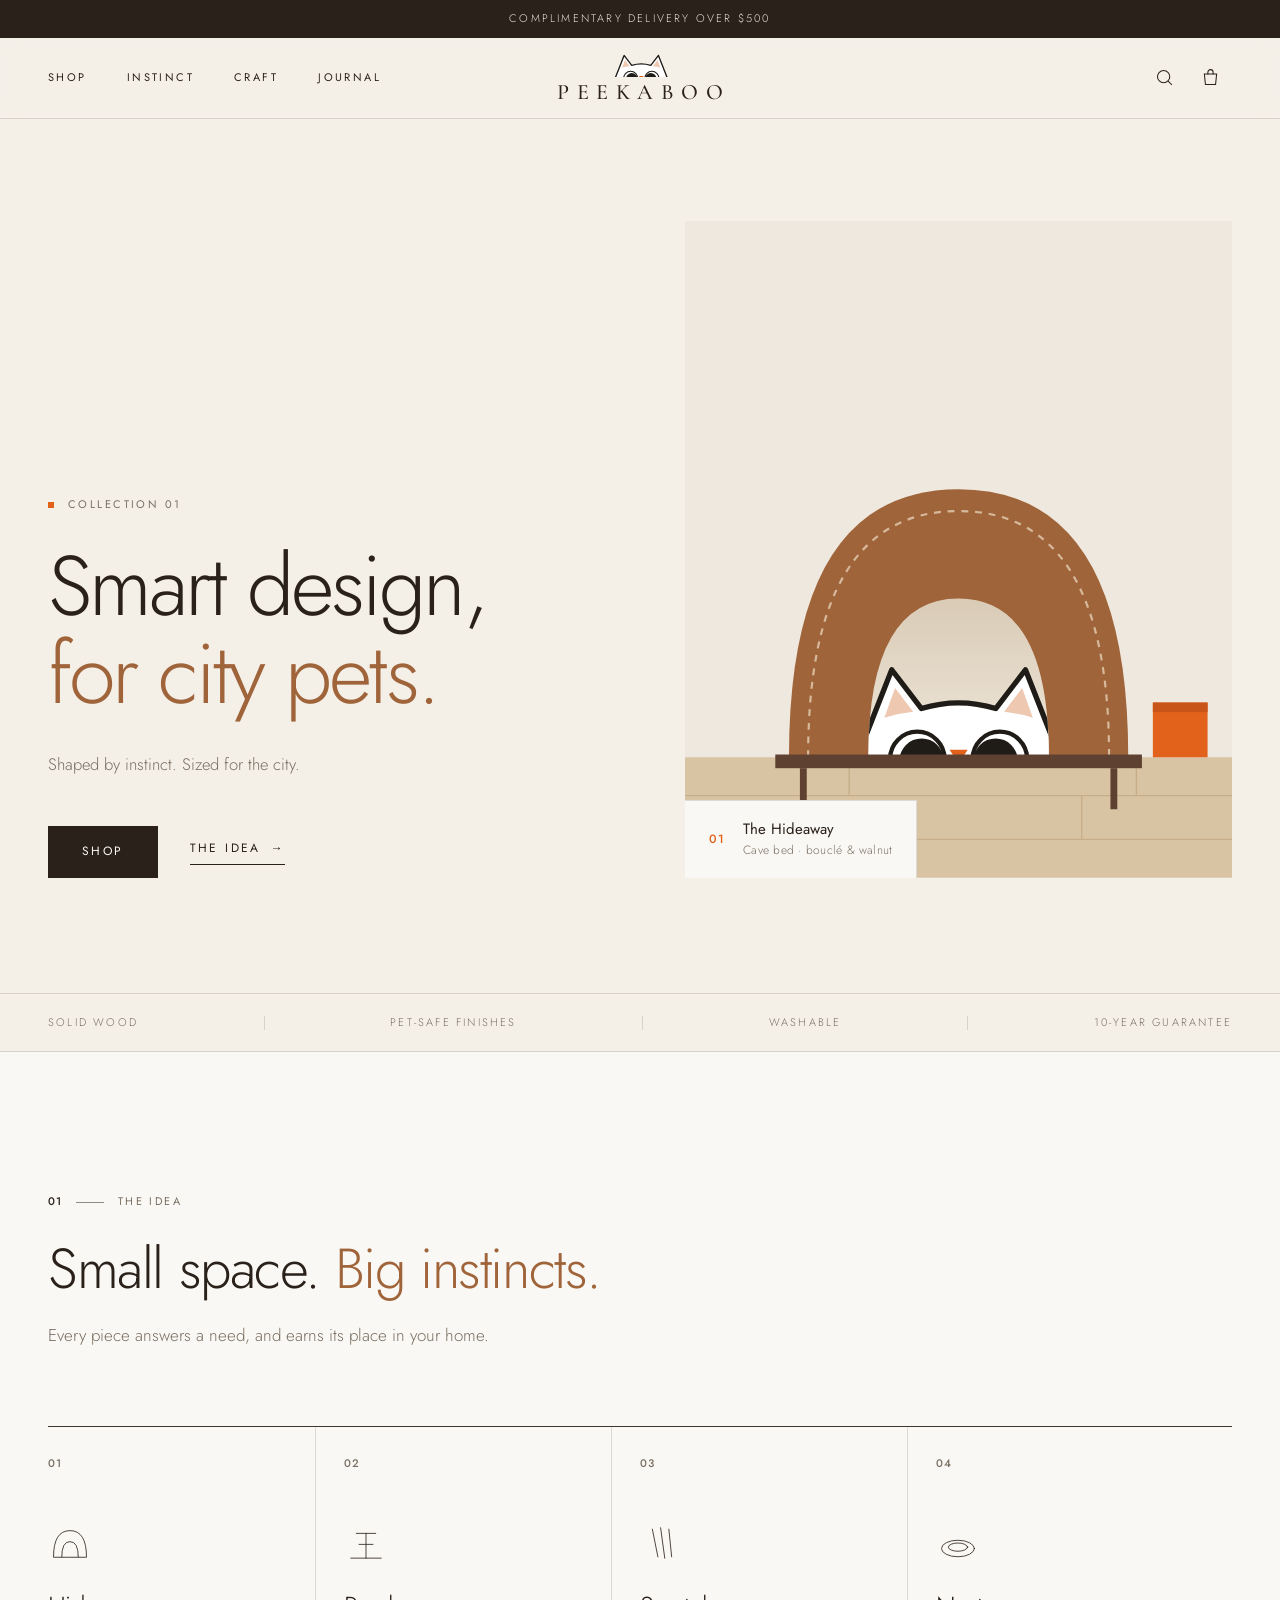
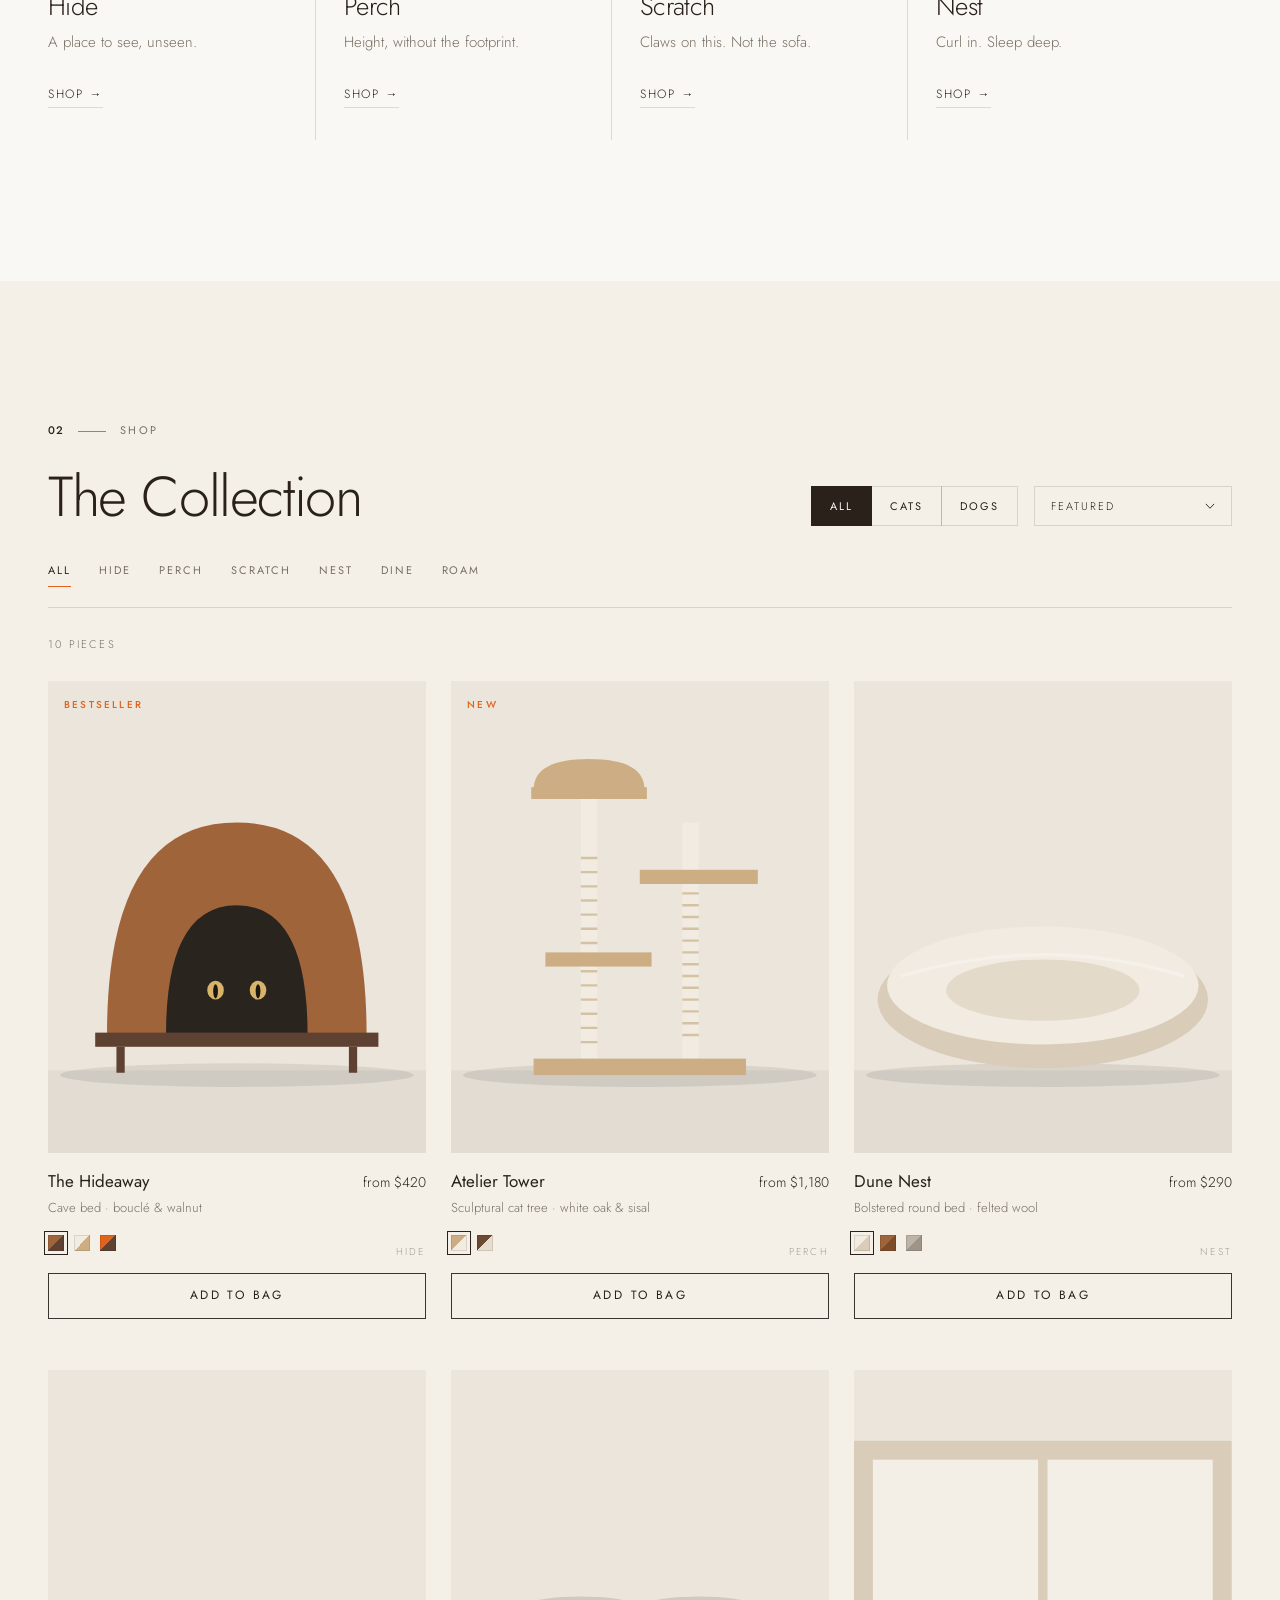
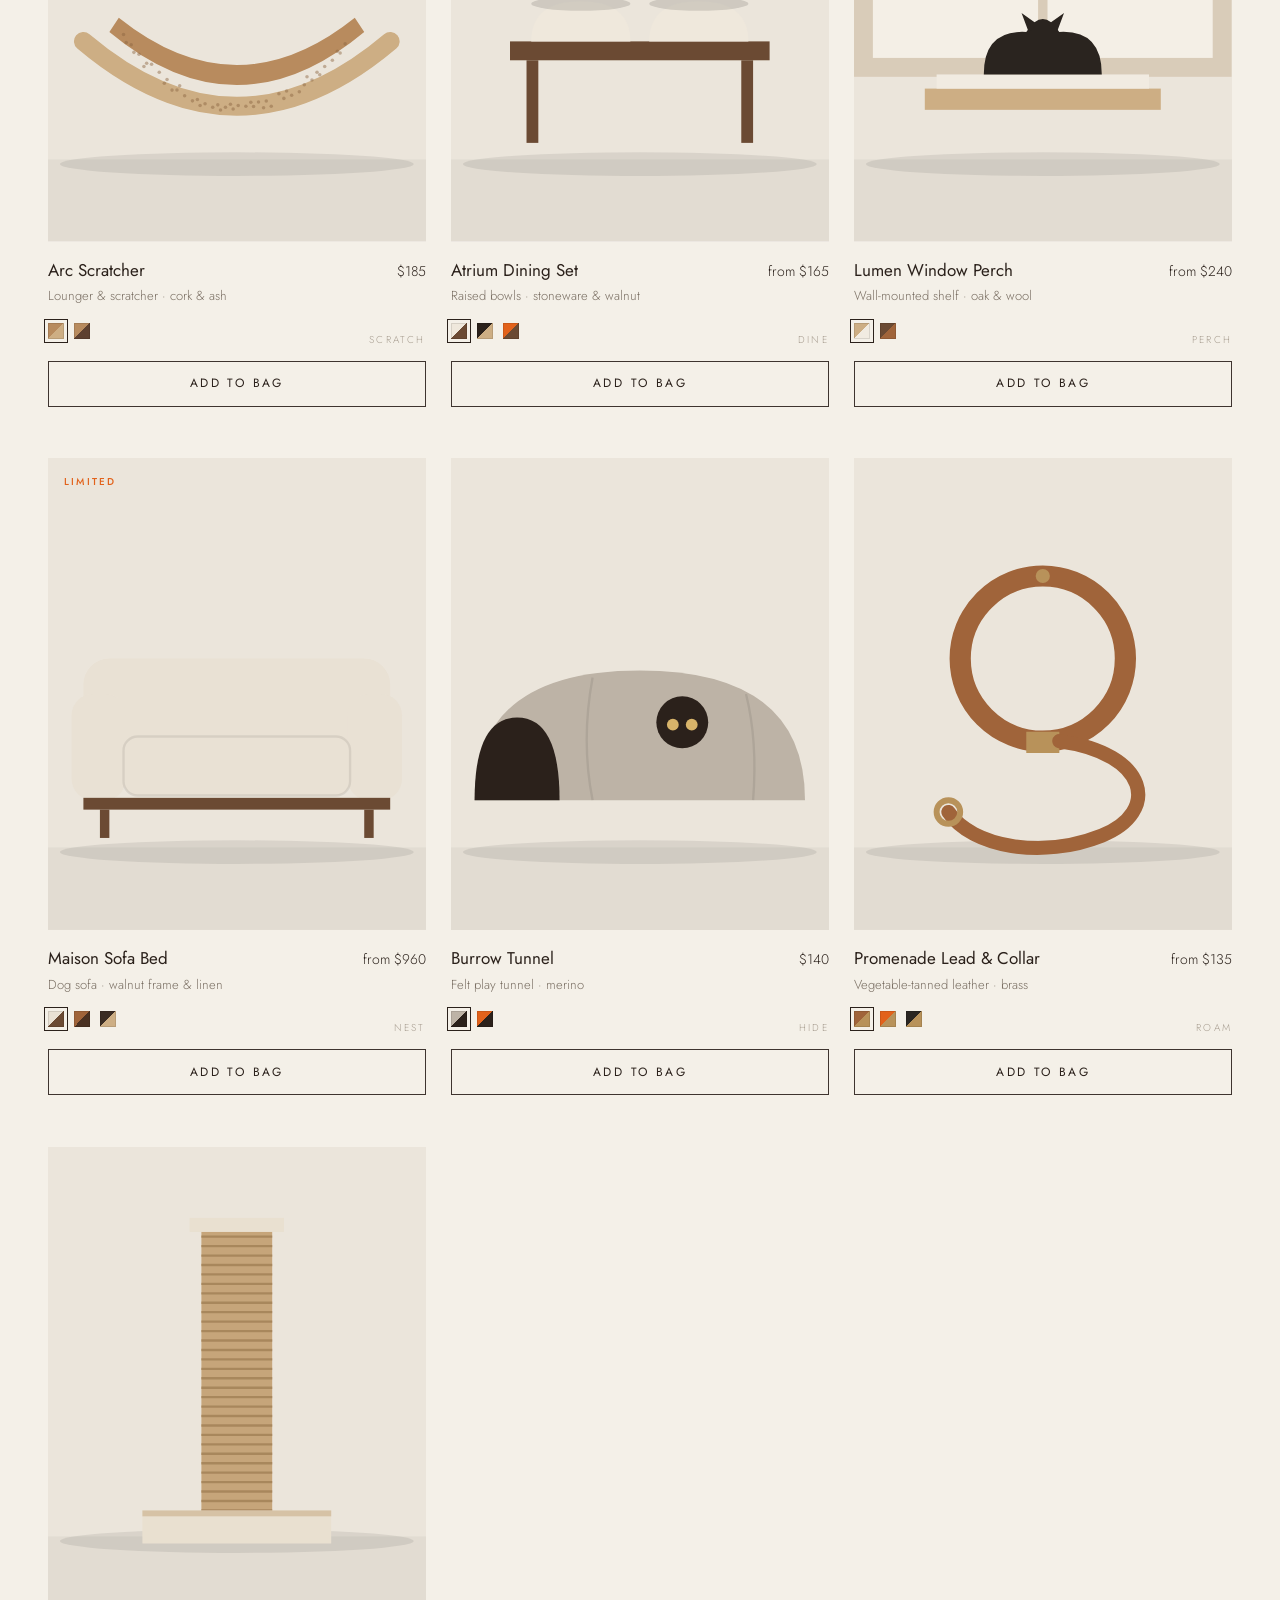
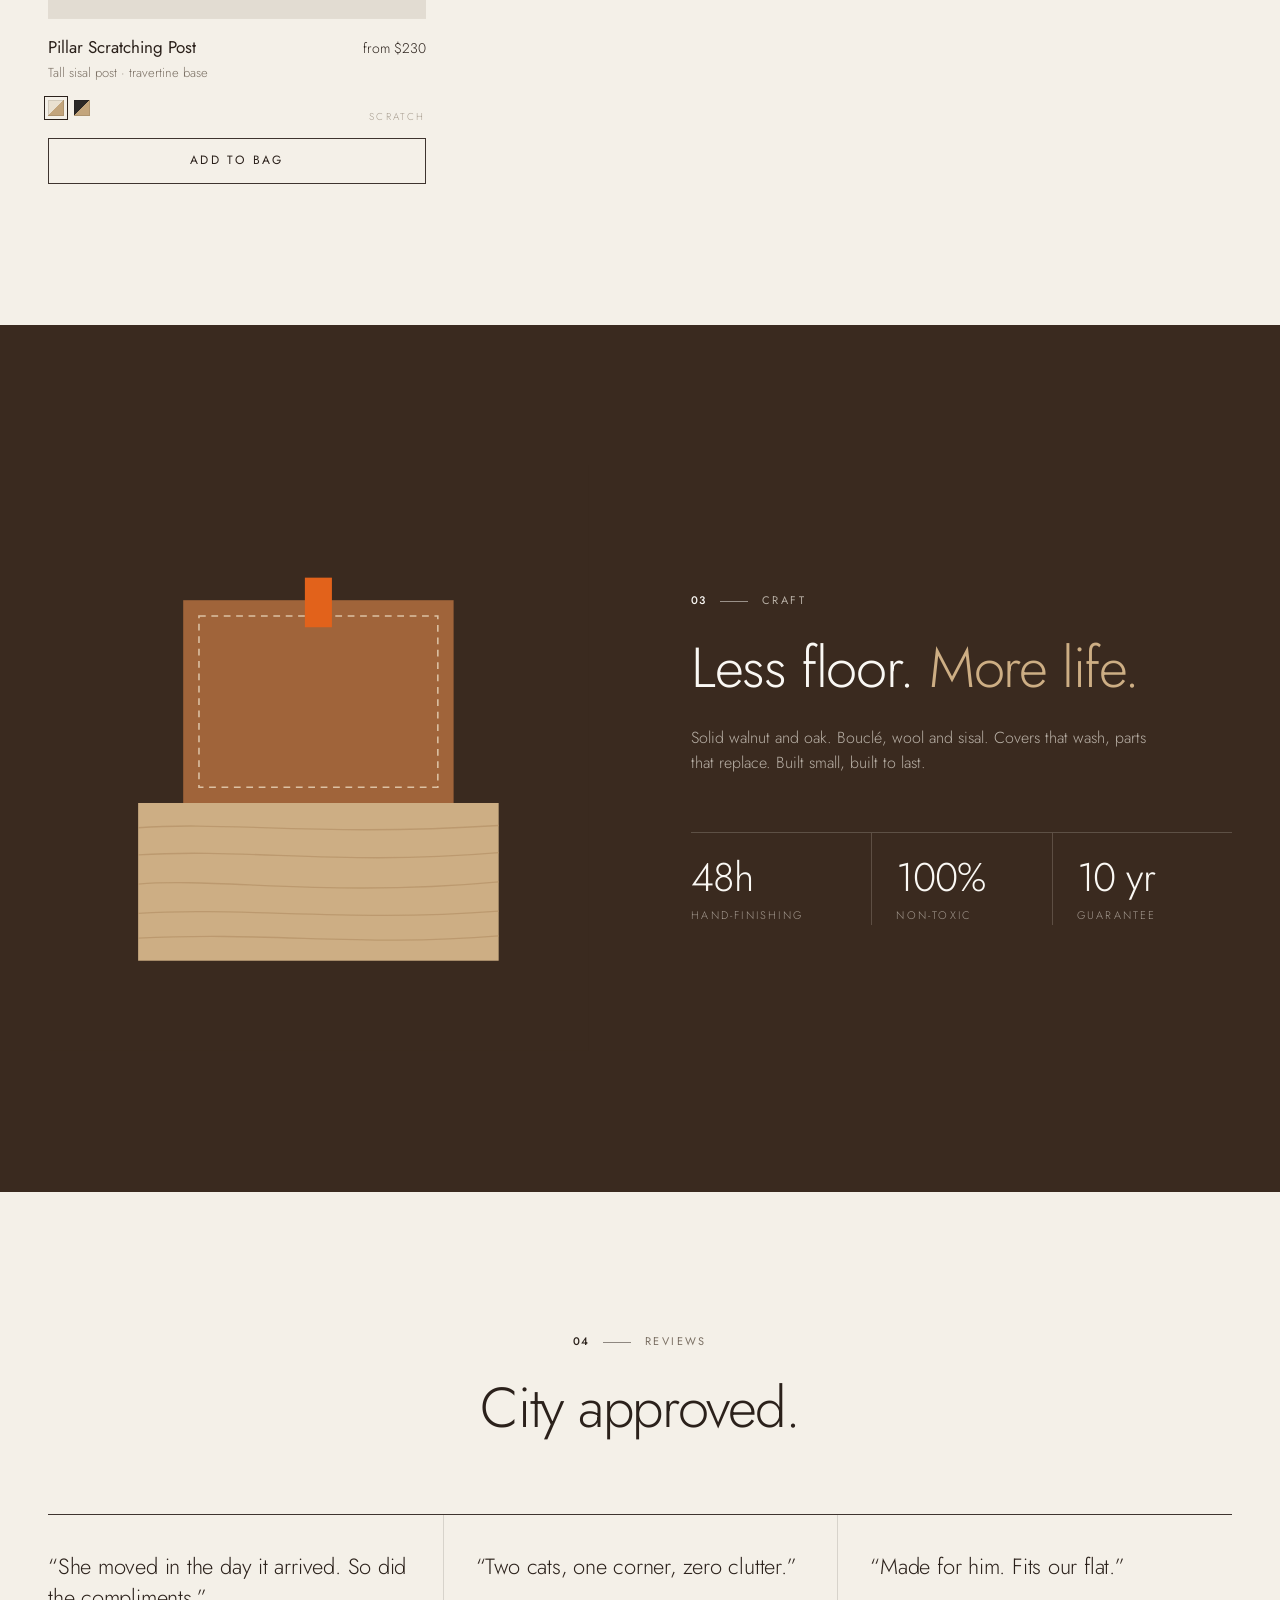
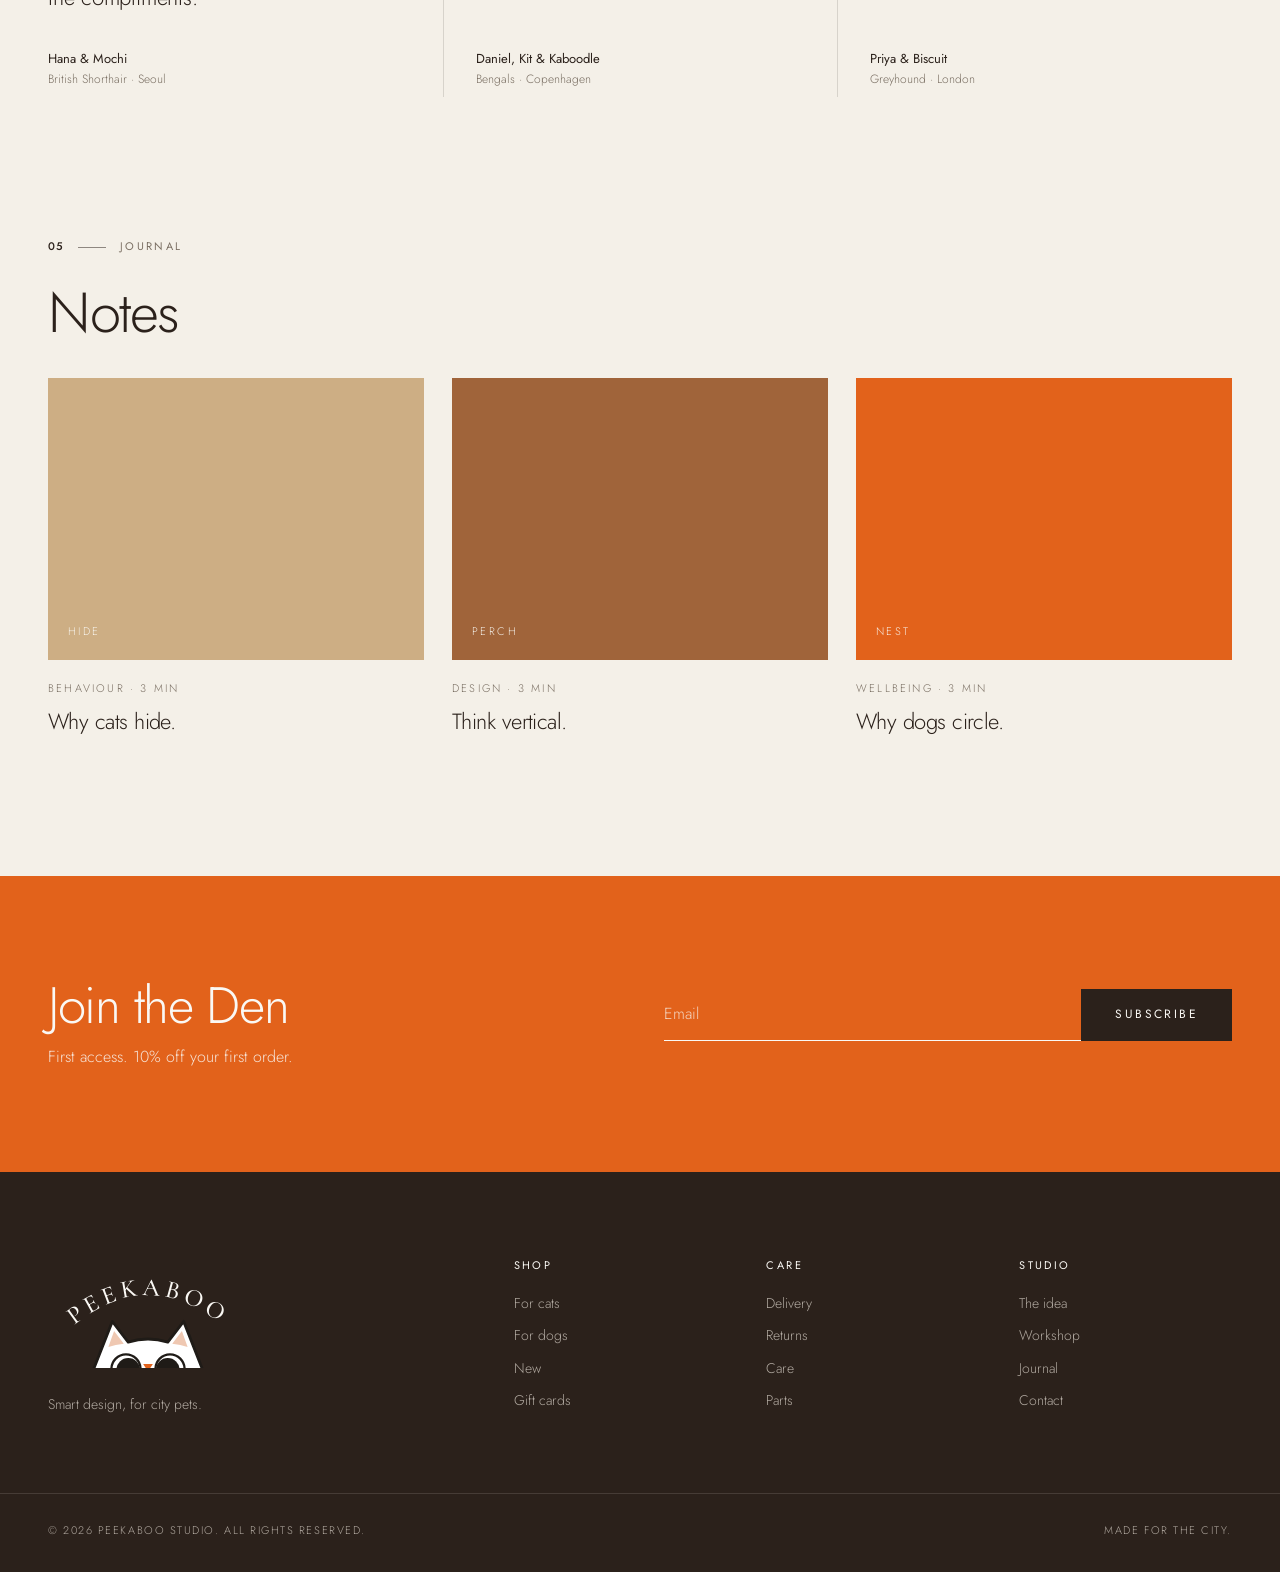
==== commit 7226ee9c: "Restyle: Japanese restraint, German precision, warm leather palette - Palette of cream, cognac leath" ====
--- a/index.html
+++ b/index.html
@@ -5,11 +5,11 @@
   <meta name="viewport" content="width=device-width, initial-scale=1" />
   <title>PEEKABOO — Smart Design, for City Pets</title>
   <meta name="description" content="PEEKABOO. Smart design, for city pets. Luxury pet furniture shaped by instinct, sized for the city." />
-  <meta name="theme-color" content="#f6f1ea" />
+  <meta name="theme-color" content="#f4f0e8" />
   <link rel="icon" type="image/svg+xml" href="assets/img/favicon.svg" />
   <link rel="preconnect" href="https://fonts.googleapis.com" />
   <link rel="preconnect" href="https://fonts.gstatic.com" crossorigin />
-  <link href="https://fonts.googleapis.com/css2?family=Cormorant+Garamond:ital,wght@0,400;0,500;0,600;1,400;1,500&family=Jost:wght@300;400;500;600&display=swap" rel="stylesheet" />
+  <link href="https://fonts.googleapis.com/css2?family=Cormorant+Garamond:wght@500&family=Jost:wght@300;400;500&display=swap" rel="stylesheet" />
   <link rel="stylesheet" href="assets/css/styles.css" />
 </head>
 <body>
@@ -20,13 +20,13 @@
     <symbol id="peek-cat" viewBox="-3 -3 132 58">
       <g stroke-linejoin="round">
         <path d="M-1 62 L22.5 2 L40.5 25.5 Q63 18.5 85.5 25.5 L103.5 2 L127 62Z" fill="#fff" stroke="#1f1b17" stroke-width="3.2"/>
-        <path d="M18 31 L24.5 13 L35.5 27.5 Q26 28.5 18 31Z" fill="#efc2c0"/>
-        <path d="M108 31 L101.5 13 L90.5 27.5 Q100 28.5 108 31Z" fill="#efc2c0"/>
+        <path d="M18 31 L24.5 13 L35.5 27.5 Q26 28.5 18 31Z" fill="#efc8b2"/>
+        <path d="M108 31 L101.5 13 L90.5 27.5 Q100 28.5 108 31Z" fill="#efc8b2"/>
         <circle cx="38" cy="56" r="16.5" fill="#fff" stroke="#1f1b17" stroke-width="2.6"/>
         <circle cx="40.6" cy="57" r="13.4" fill="#1f1b17"/>
         <circle cx="88" cy="56" r="16.5" fill="#fff" stroke="#1f1b17" stroke-width="2.6"/>
         <circle cx="85.4" cy="57" r="13.4" fill="#1f1b17"/>
-        <path d="M57.5 50.5 H68.5 L65.5 55 H60.5Z" fill="#e88f93"/>
+        <path d="M57.5 50.5 H68.5 L65.5 55 H60.5Z" fill="#e2621b"/>
       </g>
     </symbol>
   </svg>
@@ -84,7 +84,7 @@
     <section class="hero">
       <div class="container hero-grid">
         <div class="hero-copy">
-          <p class="eyebrow">PEEKABOO</p>
+          <p class="eyebrow">Collection 01</p>
           <h1>Smart design,<br /><em>for city pets.</em></h1>
           <p class="lede">Shaped by instinct. Sized for the city.</p>
           <div class="hero-cta">
@@ -93,32 +93,26 @@
           </div>
         </div>
         <div class="hero-art" aria-hidden="true">
-          <div class="hero-arch">
+          <div class="hero-frame">
             <svg viewBox="0 0 400 480" class="hero-svg">
               <defs>
-                <linearGradient id="hg-wall" x1="0" y1="0" x2="0" y2="1">
-                  <stop offset="0" stop-color="#e9ddcc"/><stop offset="1" stop-color="#dccab2"/>
-                </linearGradient>
-                <linearGradient id="hg-wood" x1="0" y1="0" x2="1" y2="1">
-                  <stop offset="0" stop-color="#b98a5a"/><stop offset="1" stop-color="#8d6239"/>
-                </linearGradient>
+                <linearGradient id="hg-hole" x1="0" y1="0" x2="0" y2="1"><stop offset="0" stop-color="#d9cbb6"/><stop offset="1" stop-color="#efe7da"/></linearGradient>
+                <clipPath id="hero-hole"><path d="M134 392 Q134 276 200 276 Q266 276 266 392 Z"/></clipPath>
               </defs>
-              <rect width="400" height="480" fill="url(#hg-wall)"/>
-              <rect y="380" width="400" height="100" fill="#cdb79a"/>
-              <!-- cave bed -->
-              <path d="M70 390 Q70 200 200 200 Q330 200 330 390 Z" fill="#f3ece2"/>
-              <path d="M70 390 Q70 200 200 200 Q330 200 330 390" fill="none" stroke="#e0d3c1" stroke-width="2"/>
-              <clipPath id="hero-hole"><path d="M130 390 Q130 270 200 270 Q270 270 270 390 Z"/></clipPath>
-              <linearGradient id="hg-hole" x1="0" y1="0" x2="0" y2="1"><stop offset="0" stop-color="#b9a68c"/><stop offset="1" stop-color="#d8c8b2"/></linearGradient>
-              <path d="M130 390 Q130 270 200 270 Q270 270 270 390 Z" fill="url(#hg-hole)"/>
-              <g clip-path="url(#hero-hole)" class="hero-cat"><use href="#peek-cat" x="120" y="318" width="160" height="70"/></g>
-              <!-- base -->
-              <rect x="60" y="388" width="280" height="14" rx="4" fill="url(#hg-wood)"/>
-              <rect x="80" y="402" width="8" height="26" fill="#8d6239"/>
-              <rect x="312" y="402" width="8" height="26" fill="#8d6239"/>
-              <!-- plant -->
-              <rect x="338" y="330" width="34" height="50" rx="4" fill="#2c2722"/>
-              <path d="M355 330 C 340 280, 330 260, 345 230 M355 330 C 365 280, 380 260, 372 220 M355 330 C 355 290, 352 270, 358 250" stroke="#6b7b5a" stroke-width="4" fill="none" stroke-linecap="round"/>
+              <rect width="400" height="480" fill="#eee8de"/>
+              <rect y="392" width="400" height="88" fill="#d8c3a2"/>
+              <g stroke="#c7ae88" stroke-width="1"><path d="M0 420 H400 M0 452 H400"/><path d="M120 392 V420 M290 420 V452 M60 452 V480 M330 392 V420"/></g>
+              <!-- cave bed: cognac leather shell, saddle stitching -->
+              <path d="M76 392 Q76 196 200 196 Q324 196 324 392 Z" fill="#a0643a"/>
+              <path d="M90 392 Q90 212 200 212 Q310 212 310 392" fill="none" stroke="#e8d6bd" stroke-width="1.6" stroke-dasharray="5 5" opacity=".75"/>
+              <path d="M134 392 Q134 276 200 276 Q266 276 266 392 Z" fill="url(#hg-hole)"/>
+              <g clip-path="url(#hero-hole)" class="hero-cat"><use href="#peek-cat" x="120" y="322" width="160" height="70"/></g>
+              <!-- walnut base -->
+              <rect x="66" y="390" width="268" height="10" fill="#5e4130"/>
+              <rect x="84" y="400" width="5" height="30" fill="#5e4130"/><rect x="311" y="400" width="5" height="30" fill="#5e4130"/>
+              <!-- orange accent object -->
+              <rect x="342" y="352" width="40" height="40" fill="#e2621b"/>
+              <rect x="342" y="352" width="40" height="7" fill="#c9541a"/>
             </svg>
           </div>
           <div class="hero-badge">
@@ -146,13 +140,14 @@
     <section class="section instinct" id="instinct">
       <div class="container">
         <div class="section-head">
-          <p class="eyebrow">The idea</p>
+          <p class="eyebrow"><span class="idx">01</span>The idea</p>
           <h2>Small space. <em>Big instincts.</em></h2>
           <p class="section-lede">Every piece answers a need, and earns its place in your home.</p>
         </div>
 
         <div class="instinct-grid">
           <article class="instinct-card" data-instinct="hide">
+            <span class="card-idx">01</span>
             <div class="instinct-icon" aria-hidden="true">
               <svg viewBox="0 0 64 64"><path d="M8 52 Q8 14 32 14 Q56 14 56 52Z"/><path d="M20 52 Q20 30 32 30 Q44 30 44 52"/></svg>
             </div>
@@ -161,6 +156,7 @@
             <button class="text-btn" data-filter-instinct="hide">Shop →</button>
           </article>
           <article class="instinct-card" data-instinct="perch">
+            <span class="card-idx">02</span>
             <div class="instinct-icon" aria-hidden="true">
               <svg viewBox="0 0 64 64"><path d="M10 54h44"/><path d="M32 54V18"/><path d="M18 18h28"/><path d="M22 34h20"/></svg>
             </div>
@@ -169,6 +165,7 @@
             <button class="text-btn" data-filter-instinct="perch">Shop →</button>
           </article>
           <article class="instinct-card" data-instinct="scratch">
+            <span class="card-idx">03</span>
             <div class="instinct-icon" aria-hidden="true">
               <svg viewBox="0 0 64 64"><path d="M18 12 L26 52"/><path d="M30 10 L36 54"/><path d="M42 12 L46 52"/></svg>
             </div>
@@ -177,6 +174,7 @@
             <button class="text-btn" data-filter-instinct="scratch">Shop →</button>
           </article>
           <article class="instinct-card" data-instinct="nest">
+            <span class="card-idx">04</span>
             <div class="instinct-icon" aria-hidden="true">
               <svg viewBox="0 0 64 64"><ellipse cx="32" cy="40" rx="24" ry="12"/><ellipse cx="32" cy="38" rx="14" ry="6"/></svg>
             </div>
@@ -193,7 +191,7 @@
       <div class="container">
         <div class="shop-head">
           <div>
-            <p class="eyebrow">Shop</p>
+            <p class="eyebrow"><span class="idx">02</span>Shop</p>
             <h2>The Collection</h2>
           </div>
           <div class="shop-controls">
@@ -235,18 +233,22 @@
       <div class="container craft-grid">
         <div class="craft-art" aria-hidden="true">
           <svg viewBox="0 0 480 520">
-            <rect width="480" height="520" fill="#2a241f"/>
-            <g opacity=".9">
-              <path d="M0 400 C 120 360, 200 440, 480 380 L480 520 L0 520Z" fill="#3a322b"/>
-              <rect x="150" y="120" width="180" height="270" rx="90" fill="#c9a46a" opacity=".18"/>
-              <rect x="185" y="160" width="110" height="230" rx="55" fill="none" stroke="#c9a46a" stroke-width="2"/>
-              <path d="M200 330 h80 M200 300 h80 M200 270 h80 M200 240 h80" stroke="#c9a46a" stroke-width="1" opacity=".6"/>
-              <circle cx="240" cy="200" r="6" fill="#c9a46a"/>
+            <rect width="480" height="520" fill="#3a2a1f"/>
+            <!-- oak block with grain -->
+            <rect x="80" y="300" width="320" height="140" fill="#cdae84"/>
+            <g fill="none" stroke="#b8956a" stroke-width="1.2" opacity=".8">
+              <path d="M80 322 C 160 316, 240 330, 400 320"/><path d="M80 346 C 180 340, 260 356, 400 344"/>
+              <path d="M80 372 C 150 366, 250 384, 400 370"/><path d="M80 398 C 170 392, 270 406, 400 396"/><path d="M80 420 C 200 414, 280 428, 400 418"/>
             </g>
+            <!-- cognac leather panel with saddle stitch -->
+            <rect x="120" y="120" width="240" height="180" fill="#a0643a"/>
+            <rect x="134" y="134" width="212" height="152" fill="none" stroke="#ecd9bf" stroke-width="1.4" stroke-dasharray="6 5" opacity=".8"/>
+            <!-- orange tab -->
+            <rect x="228" y="100" width="24" height="44" fill="#e2621b"/>
           </svg>
         </div>
         <div class="craft-copy">
-          <p class="eyebrow eyebrow-light">Craft</p>
+          <p class="eyebrow eyebrow-light"><span class="idx">03</span>Craft</p>
           <h2>Less floor. <em>More life.</em></h2>
           <p>Solid walnut and oak. Bouclé, wool and sisal. Covers that wash, parts that replace. Built small, built to last.</p>
           <dl class="stats">
@@ -262,7 +264,7 @@
     <section class="section voices" aria-labelledby="voices-title">
       <div class="container">
         <div class="section-head center">
-          <p class="eyebrow">Reviews</p>
+          <p class="eyebrow"><span class="idx">04</span>Reviews</p>
           <h2 id="voices-title">City approved.</h2>
         </div>
         <div class="voice-grid">
@@ -287,7 +289,7 @@
       <div class="container">
         <div class="shop-head">
           <div>
-            <p class="eyebrow">Journal</p>
+            <p class="eyebrow"><span class="idx">05</span>Journal</p>
             <h2>Notes</h2>
           </div>
         </div>
--- a/assets/css/styles.css
+++ b/assets/css/styles.css
@@ -1,36 +1,39 @@
 /* ==========================================================================
-   PEEKABOO — design tokens
+   PEEKABOO — Smart design, for city pets.
+   Direction: Japanese restraint + German precision. Warm, clean, material:
+   cream, cognac leather, oak, walnut — and one controlled note of orange.
    ========================================================================== */
 :root {
-  --ivory: #f6f1ea;
-  --linen: #ede5d9;
-  --sand: #dccab2;
-  --stone: #b9ab98;
-  --taupe: #8a7b6b;
-  --ink: #1f1b17;
-  --ink-soft: #4a423a;
-  --brass: #b88f52;
-  --brass-soft: #c9a46a;
-  --olive: #6b7558;
-  --clay: #b5785a;
-
-  --bg: var(--ivory);
-  --surface: #fbf8f3;
-  --text: var(--ink);
-  --muted: #6e6458;
-  --line: rgba(31, 27, 23, 0.12);
-  --art-bg: #ece4d8;
-
-  --font-display: "Cormorant Garamond", "Times New Roman", serif;
-  --font-body: "Jost", system-ui, -apple-system, "Segoe UI", sans-serif;
-
-  --radius: 2px;
-  --radius-lg: 14px;
-  --container: 1240px;
-  --gutter: clamp(16px, 4vw, 40px);
-  --section: clamp(72px, 10vw, 140px);
-  --ease: cubic-bezier(0.22, 0.61, 0.36, 1);
-  --shadow: 0 30px 60px -30px rgba(31, 27, 23, 0.35);
+  /* Materials */
+  --cream: #f4f0e8;
+  --paper: #faf8f4;
+  --bone: #e9e3d9;
+  --stone: #d9d1c5;
+  --greige: #a89e91;
+  --oak: #cdae84;
+  --cognac: #a0643a;
+  --saddle: #6e4326;
+  --walnut: #5e4130;
+  --espresso: #2b211b;
+  --orange: #e2621b;
+  --orange-deep: #c9541a;
+
+  /* Roles */
+  --bg: var(--cream);
+  --surface: var(--paper);
+  --text: var(--espresso);
+  --muted: #7a6f63;
+  --line: rgba(43, 33, 27, 0.14);
+  --line-strong: rgba(43, 33, 27, 0.9);
+  --art-bg: #ebe5db;
+
+  --font-body: "Jost", "Helvetica Neue", Helvetica, Arial, sans-serif;
+  --font-mark: "Cormorant Garamond", "Times New Roman", serif;
+
+  --container: 1280px;
+  --gutter: clamp(16px, 4vw, 48px);
+  --section: clamp(88px, 11vw, 160px);
+  --ease: cubic-bezier(0.2, 0.7, 0.2, 1);
 }
 
 /* ==========================================================================
@@ -38,7 +41,7 @@
    ========================================================================== */
 *, *::before, *::after { box-sizing: border-box; }
 [hidden] { display: none !important; }
-html { scroll-behavior: smooth; scroll-padding-top: 90px; -webkit-text-size-adjust: 100%; }
+html { scroll-behavior: smooth; scroll-padding-top: 84px; -webkit-text-size-adjust: 100%; }
 body {
   margin: 0;
   background: var(--bg);
@@ -46,351 +49,364 @@
   font-family: var(--font-body);
   font-weight: 300;
   font-size: 16px;
-  line-height: 1.65;
+  line-height: 1.6;
   -webkit-font-smoothing: antialiased;
   overflow-x: hidden;
 }
 body.no-scroll { overflow: hidden; }
 img, svg { display: block; max-width: 100%; }
 a { color: inherit; text-decoration: none; }
-button { font: inherit; color: inherit; background: none; border: 0; padding: 0; cursor: pointer; }
-h1, h2, h3, h4 { font-family: var(--font-display); font-weight: 400; line-height: 1.08; margin: 0; letter-spacing: -0.01em; }
-h1 em, h2 em { font-style: italic; color: var(--brass); }
+button { font: inherit; color: inherit; background: none; border: 0; padding: 0; cursor: pointer; border-radius: 0; }
+h1, h2, h3, h4 { font-family: var(--font-body); font-weight: 300; line-height: 1.05; margin: 0; letter-spacing: -0.025em; }
+h1 em, h2 em { font-style: normal; color: var(--cognac); }
 p { margin: 0 0 1em; }
-:focus-visible { outline: 2px solid var(--brass); outline-offset: 3px; }
+:focus-visible { outline: 1px solid var(--orange); outline-offset: 3px; }
+::selection { background: var(--orange); color: var(--paper); }
 
 .container { width: 100%; max-width: var(--container); margin: 0 auto; padding: 0 var(--gutter); }
 .visually-hidden { position: absolute !important; width: 1px; height: 1px; overflow: hidden; clip: rect(0 0 0 0); white-space: nowrap; }
-.skip-link { position: absolute; left: 12px; top: -60px; background: var(--ink); color: var(--ivory); padding: 10px 16px; z-index: 100; }
+.skip-link { position: absolute; left: 12px; top: -60px; background: var(--espresso); color: var(--paper); padding: 10px 16px; z-index: 100; }
 .skip-link:focus { top: 12px; }
 
+/* Labels: small caps tracking, with an index number */
 .eyebrow {
-  font-size: 12px;
-  letter-spacing: 0.24em;
-  text-transform: uppercase;
-  font-weight: 500;
-  color: var(--taupe);
-  margin-bottom: 18px;
-}
-.eyebrow-light { color: var(--brass-soft); }
+  display: flex; align-items: center; gap: 14px;
+  font-size: 11px; letter-spacing: 0.22em; text-transform: uppercase; font-weight: 400;
+  color: var(--muted); margin-bottom: 28px;
+}
+.eyebrow::before { content: ""; width: 6px; height: 6px; background: var(--orange); flex: none; }
+.eyebrow .idx { color: var(--text); font-weight: 500; letter-spacing: .08em; }
+.eyebrow:has(.idx)::before { display: none; }
+.eyebrow .idx::after { content: ""; display: inline-block; width: 28px; height: 1px; background: currentColor; vertical-align: middle; margin-left: 14px; opacity: .5; }
+.eyebrow-light { color: rgba(244, 240, 232, .6); }
+.eyebrow-light .idx { color: var(--paper); }
 
 /* Buttons */
 .btn {
   display: inline-flex; align-items: center; justify-content: center; gap: 10px;
-  min-height: 50px; padding: 0 30px;
-  font-size: 13px; letter-spacing: 0.16em; text-transform: uppercase; font-weight: 500;
-  border-radius: var(--radius);
-  transition: background .3s var(--ease), color .3s var(--ease), border-color .3s var(--ease), transform .3s var(--ease);
-}
-.btn-primary { background: var(--ink); color: var(--ivory); }
-.btn-primary:hover { background: #3a332c; }
-.btn-outline { border: 1px solid var(--ink); }
-.btn-outline:hover { background: var(--ink); color: var(--ivory); }
-.btn-link { padding: 0; min-height: auto; border-bottom: 1px solid currentColor; padding-bottom: 4px; }
+  min-height: 52px; padding: 0 34px;
+  font-size: 12px; letter-spacing: 0.2em; text-transform: uppercase; font-weight: 400;
+  transition: background .3s var(--ease), color .3s var(--ease), border-color .3s var(--ease);
+}
+.btn-primary { background: var(--espresso); color: var(--paper); }
+.btn-primary:hover { background: var(--orange); }
+.btn-outline { border: 1px solid var(--line-strong); }
+.btn-outline:hover { background: var(--espresso); color: var(--paper); }
+.btn-link { padding: 0 0 6px; min-height: auto; border-bottom: 1px solid currentColor; }
 .btn-link span { transition: transform .3s var(--ease); display: inline-block; }
+.btn-link:hover { color: var(--cognac); }
 .btn-link:hover span { transform: translateX(4px); }
 .btn-block { width: 100%; }
-.text-btn { font-size: 13px; letter-spacing: 0.08em; border-bottom: 1px solid var(--line); padding-bottom: 2px; transition: border-color .2s; }
-.text-btn:hover { border-color: currentColor; }
-
-.icon-btn { width: 44px; height: 44px; display: inline-grid; place-items: center; border-radius: 50%; position: relative; transition: background .2s; }
-.icon-btn:hover { background: rgba(31, 27, 23, 0.06); }
-.icon-btn svg { width: 22px; height: 22px; fill: none; stroke: currentColor; stroke-width: 1.4; stroke-linecap: round; stroke-linejoin: round; }
+.text-btn { font-size: 12px; letter-spacing: 0.14em; text-transform: uppercase; border-bottom: 1px solid var(--line); padding-bottom: 3px; transition: border-color .2s, color .2s; }
+.text-btn:hover { border-color: var(--orange); color: var(--orange); }
+
+.icon-btn { width: 44px; height: 44px; display: inline-grid; place-items: center; position: relative; transition: color .2s; }
+.icon-btn:hover { color: var(--cognac); }
+.icon-btn svg { width: 21px; height: 21px; fill: none; stroke: currentColor; stroke-width: 1.2; stroke-linecap: square; stroke-linejoin: miter; }
 
 /* ==========================================================================
    Header
    ========================================================================== */
 .announce {
-  background: var(--ink); color: var(--linen);
-  text-align: center; font-size: 12px; letter-spacing: 0.12em;
+  background: var(--espresso); color: var(--bone);
+  text-align: center; font-size: 11px; letter-spacing: 0.2em; text-transform: uppercase;
   padding: 10px var(--gutter);
 }
 .site-header {
   position: sticky; top: 0; z-index: 40;
-  background: rgba(246, 241, 234, 0.88);
-  backdrop-filter: saturate(140%) blur(12px);
-  -webkit-backdrop-filter: saturate(140%) blur(12px);
-  border-bottom: 1px solid transparent;
-  transition: border-color .3s, box-shadow .3s;
-}
-.site-header.is-scrolled { border-color: var(--line); }
-.header-inner { display: grid; grid-template-columns: 1fr auto 1fr; align-items: center; height: 76px; }
-.logo { display: inline-flex; flex-direction: column; align-items: center; justify-self: center; line-height: 1; }
-.logo-cat { width: 62px; height: auto; aspect-ratio: 132 / 58; margin-bottom: 3px; transition: transform .4s var(--ease); }
+  background: rgba(244, 240, 232, 0.94);
+  backdrop-filter: blur(10px); -webkit-backdrop-filter: blur(10px);
+  border-bottom: 1px solid var(--line);
+}
+.header-inner { display: grid; grid-template-columns: 1fr auto 1fr; align-items: center; height: 80px; }
+.logo { display: inline-flex; flex-direction: column; align-items: center; justify-self: center; line-height: 1; grid-column: 2; grid-row: 1; }
+.logo-cat { width: 56px; height: auto; aspect-ratio: 132 / 58; margin-bottom: 4px; transition: transform .5s var(--ease); }
 .logo:hover .logo-cat { transform: translateY(-3px); }
-.logo-word { font-family: var(--font-display); font-size: 24px; letter-spacing: 0.32em; font-weight: 500; margin-right: -0.32em; }
-.logo-arch { display: inline-block; width: 220px; margin-bottom: 18px; }
-.logo-arch svg { width: 100%; height: auto; overflow: visible; }
-.logo-arch text { font-family: var(--font-display); font-weight: 500; font-size: 40px; letter-spacing: 7px; fill: var(--ivory); }
-
-.main-nav { display: flex; gap: 36px; grid-column: 1; grid-row: 1; font-size: 13px; letter-spacing: 0.16em; text-transform: uppercase; }
+.logo-word { font-family: var(--font-mark); font-size: 22px; letter-spacing: 0.34em; font-weight: 500; margin-right: -0.34em; }
+
+.main-nav { display: flex; gap: 40px; grid-column: 1; grid-row: 1; font-size: 11px; letter-spacing: 0.22em; text-transform: uppercase; font-weight: 400; }
 .main-nav a { position: relative; padding: 6px 0; }
-.main-nav a::after { content: ""; position: absolute; left: 0; right: 0; bottom: 0; height: 1px; background: currentColor; transform: scaleX(0); transform-origin: left; transition: transform .35s var(--ease); }
+.main-nav a::after { content: ""; position: absolute; left: 0; right: 0; bottom: 0; height: 1px; background: var(--orange); transform: scaleX(0); transform-origin: left; transition: transform .4s var(--ease); }
 .main-nav a:hover::after { transform: scaleX(1); }
-.header-inner .logo { grid-column: 2; grid-row: 1; }
-.header-actions { grid-column: 3; justify-self: end; display: flex; gap: 4px; }
+.header-actions { grid-column: 3; justify-self: end; display: flex; gap: 2px; }
 .menu-toggle { display: none; }
 
 .cart-count {
-  position: absolute; top: 4px; right: 2px;
-  min-width: 18px; height: 18px; padding: 0 5px; border-radius: 9px;
-  background: var(--brass); color: #fff; font-size: 11px; font-weight: 500; line-height: 18px; text-align: center;
+  position: absolute; top: 6px; right: 4px;
+  min-width: 16px; height: 16px; padding: 0 4px;
+  background: var(--orange); color: var(--paper); font-size: 10px; font-weight: 500; line-height: 16px; text-align: center;
 }
 .cart-count.bump { animation: bump .45s var(--ease); }
-@keyframes bump { 40% { transform: scale(1.35); } }
-
-.search-bar { border-top: 1px solid var(--line); padding: 14px 0; }
+@keyframes bump { 40% { transform: scale(1.3); } }
+
+.search-bar { border-top: 1px solid var(--line); padding: 18px 0; }
 .search-bar input {
-  width: 100%; border: 0; border-bottom: 1px solid var(--ink); background: transparent;
-  font: inherit; font-family: var(--font-display); font-size: 26px; padding: 6px 0; color: var(--text);
-}
-.search-bar input:focus { outline: none; border-color: var(--brass); }
+  width: 100%; border: 0; border-bottom: 1px solid var(--line-strong); background: transparent; border-radius: 0;
+  font: inherit; font-size: 24px; font-weight: 300; padding: 6px 0; color: var(--text);
+}
+.search-bar input:focus { outline: none; border-color: var(--orange); }
 
 .mobile-nav { display: flex; flex-direction: column; padding: 8px var(--gutter) 24px; border-top: 1px solid var(--line); }
-.mobile-nav a { font-family: var(--font-display); font-size: 28px; padding: 10px 0; border-bottom: 1px solid var(--line); }
+.mobile-nav a { font-size: 24px; font-weight: 300; padding: 14px 0; border-bottom: 1px solid var(--line); }
 
 /* ==========================================================================
    Hero
    ========================================================================== */
-.hero { padding: clamp(40px, 7vw, 96px) 0 clamp(56px, 8vw, 110px); }
-.hero-grid { display: grid; grid-template-columns: 1.05fr 1fr; gap: clamp(32px, 6vw, 96px); align-items: center; }
-.hero h1 { font-size: clamp(46px, 7vw, 96px); margin-bottom: 28px; }
-.lede { font-size: clamp(17px, 1.4vw, 19px); color: var(--ink-soft); max-width: 34em; margin-bottom: 40px; }
-.hero-cta { display: flex; flex-wrap: wrap; gap: 28px; align-items: center; }
+.hero { padding: clamp(48px, 8vw, 120px) 0 clamp(64px, 9vw, 130px); }
+.hero-grid { display: grid; grid-template-columns: 1fr 1fr; gap: clamp(32px, 7vw, 120px); align-items: end; }
+.hero h1 { font-size: clamp(46px, 6.6vw, 96px); margin-bottom: 32px; letter-spacing: -0.035em; }
+.lede { font-size: clamp(16px, 1.3vw, 18px); color: var(--muted); max-width: 30em; margin-bottom: 48px; }
+.hero-cta { display: flex; flex-wrap: wrap; gap: 32px; align-items: center; }
 .hero-art { position: relative; }
-.hero-arch { border-radius: 999px 999px 0 0; overflow: hidden; aspect-ratio: 5 / 6; box-shadow: var(--shadow); }
+.hero-frame { overflow: hidden; aspect-ratio: 5 / 6; }
 .hero-svg { width: 100%; height: 100%; }
 .hero-cat use { animation: peek 7s var(--ease) infinite; }
 @keyframes peek { 0%, 70%, 100% { transform: translateY(0); } 80%, 88% { transform: translateY(-8px); } }
 .hero-badge {
-  position: absolute; left: -28px; bottom: 40px;
-  background: var(--surface); padding: 18px 22px; display: flex; gap: 16px; align-items: center;
-  box-shadow: var(--shadow); border-radius: var(--radius);
-}
-.badge-num { font-family: var(--font-display); font-size: 34px; color: var(--brass); line-height: 1; }
-.badge-text { font-family: var(--font-display); font-size: 20px; line-height: 1.2; }
-.badge-text small { font-family: var(--font-body); font-size: 12px; color: var(--muted); letter-spacing: .04em; }
+  position: absolute; left: 0; bottom: 0;
+  background: var(--paper); padding: 18px 24px; display: flex; gap: 18px; align-items: center;
+  border-top: 1px solid var(--line); border-right: 1px solid var(--line);
+}
+.badge-num { font-size: 12px; letter-spacing: .1em; font-weight: 500; color: var(--orange); }
+.badge-text { font-size: 15px; line-height: 1.35; font-weight: 400; }
+.badge-text small { font-size: 12px; color: var(--muted); font-weight: 300; letter-spacing: .02em; }
 
 /* Strip */
 .strip { border-top: 1px solid var(--line); border-bottom: 1px solid var(--line); }
-.strip-inner { display: flex; justify-content: center; align-items: center; flex-wrap: wrap; gap: 14px 28px; padding-top: 22px; padding-bottom: 22px; font-size: 12px; letter-spacing: .16em; text-transform: uppercase; color: var(--ink-soft); }
-.strip .dot { width: 4px; height: 4px; border-radius: 50%; background: var(--brass); }
+.strip-inner { display: grid; grid-template-columns: repeat(7, auto); justify-content: space-between; align-items: center; padding-top: 20px; padding-bottom: 20px; font-size: 11px; letter-spacing: .2em; text-transform: uppercase; color: var(--muted); }
+.strip .dot { width: 1px; height: 14px; background: var(--line); }
 
 /* ==========================================================================
    Sections
    ========================================================================== */
 .section { padding: var(--section) 0; }
-.section-head { max-width: 760px; margin-bottom: clamp(40px, 6vw, 72px); }
+.section-head { max-width: 720px; margin-bottom: clamp(48px, 6vw, 88px); }
 .section-head.center { text-align: center; margin-left: auto; margin-right: auto; }
-.section-head h2, .shop-head h2 { font-size: clamp(36px, 4.6vw, 60px); }
-.section-lede { margin-top: 22px; font-size: 18px; color: var(--ink-soft); max-width: 36em; }
+.section-head.center .eyebrow { justify-content: center; }
+.section-head h2, .shop-head h2 { font-size: clamp(34px, 4.4vw, 60px); }
+.section-lede { margin-top: 24px; font-size: 17px; color: var(--muted); max-width: 34em; }
 
 /* Instinct */
 .instinct { background: var(--surface); }
-.instinct-grid { display: grid; grid-template-columns: repeat(4, 1fr); gap: 1px; background: var(--line); border: 1px solid var(--line); }
-.instinct-card { background: var(--surface); padding: 40px 32px 36px; display: flex; flex-direction: column; transition: background .35s var(--ease); }
-.instinct-card:hover { background: var(--ivory); }
-.instinct-icon { width: 56px; height: 56px; margin-bottom: 32px; }
-.instinct-icon svg { width: 100%; height: 100%; fill: none; stroke: var(--brass); stroke-width: 1.6; stroke-linecap: round; stroke-linejoin: round; }
-.instinct-card h3 { font-size: 34px; margin-bottom: 12px; }
-.instinct-card p { color: var(--ink-soft); flex: 1; }
-.instinct-card .text-btn { align-self: flex-start; margin-top: 12px; }
+.instinct-grid { display: grid; grid-template-columns: repeat(4, 1fr); border-top: 1px solid var(--line-strong); }
+.instinct-card { padding: 28px 28px 32px 0; display: flex; flex-direction: column; border-right: 1px solid var(--line); margin-right: 28px; }
+.instinct-card:last-child { border-right: 0; margin-right: 0; }
+.card-idx { font-size: 11px; letter-spacing: .12em; font-weight: 500; color: var(--muted); margin-bottom: 48px; }
+.instinct-icon { width: 44px; height: 44px; margin-bottom: 28px; }
+.instinct-icon svg { width: 100%; height: 100%; fill: none; stroke: var(--espresso); stroke-width: 1.2; stroke-linecap: square; }
+.instinct-card:hover .instinct-icon svg { stroke: var(--orange); }
+.instinct-card h3 { font-size: 26px; font-weight: 300; margin-bottom: 10px; }
+.instinct-card p { color: var(--muted); flex: 1; font-size: 15px; }
+.instinct-card .text-btn { align-self: flex-start; margin-top: 16px; }
 
 /* Shop */
-.shop-head { display: flex; justify-content: space-between; align-items: flex-end; gap: 24px; flex-wrap: wrap; margin-bottom: 28px; }
+.shop-head { display: flex; justify-content: space-between; align-items: flex-end; gap: 24px; flex-wrap: wrap; margin-bottom: 36px; }
 .shop-controls { display: flex; gap: 16px; align-items: center; flex-wrap: wrap; }
-.chip-group { display: flex; gap: 8px; flex-wrap: wrap; }
+.chip-group { display: flex; gap: 0; flex-wrap: wrap; }
 .chip {
-  min-height: 40px; padding: 0 18px; border: 1px solid var(--line); border-radius: 999px;
-  font-size: 13px; letter-spacing: .06em; transition: all .25s var(--ease);
-}
-.chip:hover { border-color: var(--ink); }
-.chip.is-active { background: var(--ink); border-color: var(--ink); color: var(--ivory); }
-.chip-ghost.is-active { background: transparent; color: var(--ink); border-color: var(--ink); }
-.instinct-filter { margin-bottom: 24px; padding-bottom: 24px; border-bottom: 1px solid var(--line); }
+  min-height: 40px; padding: 0 18px; border: 1px solid var(--line); margin-left: -1px;
+  font-size: 11px; letter-spacing: .18em; text-transform: uppercase; font-weight: 400;
+  transition: background .25s var(--ease), color .25s var(--ease);
+}
+.chip:first-child { margin-left: 0; }
+.chip:hover { color: var(--cognac); }
+.chip.is-active { background: var(--espresso); border-color: var(--espresso); color: var(--paper); position: relative; z-index: 1; }
+.instinct-filter { gap: 28px; margin-bottom: 28px; padding-bottom: 20px; border-bottom: 1px solid var(--line); }
+.chip-ghost { border: 0; margin: 0; padding: 0 0 6px; min-height: auto; color: var(--muted); border-bottom: 1px solid transparent; }
+.chip-ghost.is-active { background: transparent; color: var(--text); border-bottom-color: var(--orange); }
 .select-wrap select {
-  appearance: none; -webkit-appearance: none;
-  min-height: 40px; padding: 0 40px 0 16px; border: 1px solid var(--line); border-radius: 999px;
-  background: transparent url("data:image/svg+xml,%3Csvg xmlns='http://www.w3.org/2000/svg' viewBox='0 0 12 8'%3E%3Cpath d='M1 1l5 5 5-5' fill='none' stroke='%231f1b17' stroke-width='1.3'/%3E%3C/svg%3E") no-repeat right 16px center / 10px;
-  font: inherit; font-size: 13px; color: var(--text); cursor: pointer;
-}
-.result-count { font-size: 13px; color: var(--muted); letter-spacing: .06em; margin-bottom: 24px; }
-.empty-state { text-align: center; padding: 60px 0; color: var(--muted); }
-
-.product-grid { display: grid; grid-template-columns: repeat(auto-fill, minmax(270px, 1fr)); gap: clamp(28px, 3vw, 44px) clamp(18px, 2.4vw, 32px); }
+  appearance: none; -webkit-appearance: none; border-radius: 0;
+  min-height: 40px; padding: 0 40px 0 16px; border: 1px solid var(--line);
+  background: transparent url("data:image/svg+xml,%3Csvg xmlns='http://www.w3.org/2000/svg' viewBox='0 0 12 8'%3E%3Cpath d='M1 1l5 5 5-5' fill='none' stroke='%232b211b' stroke-width='1.1'/%3E%3C/svg%3E") no-repeat right 16px center / 10px;
+  font: inherit; font-size: 11px; letter-spacing: .18em; text-transform: uppercase; color: var(--text); cursor: pointer;
+}
+.result-count { font-size: 11px; color: var(--muted); letter-spacing: .2em; text-transform: uppercase; margin-bottom: 28px; }
+.empty-state { text-align: center; padding: 64px 0; color: var(--muted); }
+
+.product-grid { display: grid; grid-template-columns: repeat(auto-fill, minmax(280px, 1fr)); gap: clamp(40px, 4vw, 64px) clamp(16px, 2vw, 28px); }
 .product-card { display: flex; flex-direction: column; }
-.product-media { position: relative; display: block; width: 100%; overflow: hidden; border-radius: var(--radius); background: var(--art-bg); aspect-ratio: 1 / 1; }
+.product-media { position: relative; display: block; width: 100%; overflow: hidden; background: var(--art-bg); aspect-ratio: 4 / 5; }
 .product-art, .product-art svg { display: block; width: 100%; height: 100%; }
-.product-art svg { transition: transform .8s var(--ease); }
-.product-media:hover .product-art svg { transform: scale(1.045); }
+.product-art svg { transition: transform 1s var(--ease); }
+.product-media:hover .product-art svg { transform: scale(1.035); }
 .product-badge {
-  position: absolute; z-index: 2; top: 14px; left: 14px;
-  background: var(--surface); padding: 5px 10px; font-size: 11px; letter-spacing: .16em; text-transform: uppercase; font-weight: 500;
+  position: absolute; z-index: 2; top: 16px; left: 16px;
+  font-size: 10px; letter-spacing: .22em; text-transform: uppercase; font-weight: 500; color: var(--orange);
 }
 .quick-label {
-  position: absolute; z-index: 2; left: 14px; right: 14px; bottom: 14px;
-  background: rgba(251, 248, 243, .94); padding: 12px; text-align: center;
-  font-size: 12px; letter-spacing: .18em; text-transform: uppercase; font-weight: 500;
-  opacity: 0; transform: translateY(8px); transition: all .35s var(--ease);
-}
-.product-media:hover .quick-label, .product-media:focus-visible .quick-label { opacity: 1; transform: none; }
-.product-info { padding-top: 18px; display: flex; flex-direction: column; gap: 6px; flex: 1; }
-.product-row { display: flex; justify-content: space-between; align-items: center; gap: 12px; }
-.product-name { font-size: 26px; }
-.product-price { font-size: 15px; white-space: nowrap; }
-.product-sub { font-size: 14px; color: var(--muted); margin: 0 0 6px; }
-.instinct-tag { font-size: 11px; letter-spacing: .18em; text-transform: uppercase; color: var(--taupe); }
+  position: absolute; z-index: 2; left: 0; right: 0; bottom: 0;
+  background: var(--paper); padding: 14px; text-align: center;
+  font-size: 11px; letter-spacing: .22em; text-transform: uppercase; font-weight: 400;
+  transform: translateY(100%); transition: transform .4s var(--ease);
+}
+.product-media:hover .quick-label, .product-media:focus-visible .quick-label { transform: none; }
+.product-info { padding-top: 18px; display: flex; flex-direction: column; gap: 4px; flex: 1; }
+.product-row { display: flex; justify-content: space-between; align-items: baseline; gap: 12px; }
+.product-name { font-size: 17px; font-weight: 400; letter-spacing: 0; }
+.product-price { font-size: 14px; white-space: nowrap; color: var(--text); }
+.product-sub { font-size: 13px; color: var(--muted); margin: 0 0 12px; }
+.product-info .product-row:has(.swatches) { align-items: center; }
+.instinct-tag { font-size: 10px; letter-spacing: .22em; text-transform: uppercase; color: var(--greige); }
 .add-btn { margin-top: auto; min-height: 46px; }
-.product-info .swatches { margin-bottom: 14px; }
-
-.swatches { display: flex; gap: 8px; }
+.product-info .swatches { margin-bottom: 18px; }
+
+.swatches { display: flex; gap: 10px; }
 .swatch {
-  width: 22px; height: 22px; border-radius: 50%;
-  background: linear-gradient(135deg, var(--sw) 0 55%, var(--sw2) 55% 100%);
-  box-shadow: inset 0 0 0 1px rgba(0,0,0,.12);
+  width: 16px; height: 16px;
+  background: linear-gradient(135deg, var(--sw) 0 50%, var(--sw2) 50% 100%);
+  box-shadow: inset 0 0 0 1px rgba(0,0,0,.1);
   outline: 1px solid transparent; outline-offset: 3px; transition: outline-color .2s;
 }
-.swatch.is-active, .swatch:hover { outline-color: var(--ink); }
-.swatches-lg .swatch { width: 32px; height: 32px; }
-
-/* Craft */
-.craft { background: var(--ink); color: var(--linen); }
-.craft-grid { display: grid; grid-template-columns: 1fr 1fr; gap: clamp(40px, 7vw, 110px); align-items: center; }
-.craft-art { border-radius: var(--radius-lg); overflow: hidden; }
+.swatch.is-active, .swatch:hover { outline-color: var(--espresso); }
+.swatches-lg .swatch { width: 28px; height: 28px; }
+
+/* Craft — deep leather brown */
+.craft { background: #3a2a1f; color: var(--bone); }
+.craft-grid { display: grid; grid-template-columns: 1fr 1fr; gap: clamp(40px, 8vw, 128px); align-items: center; }
 .craft-art svg { width: 100%; height: auto; }
-.craft h2 { font-size: clamp(36px, 4.6vw, 58px); margin-bottom: 28px; color: var(--ivory); }
-.craft h2 em { color: var(--brass-soft); }
-.craft-copy p { color: rgba(237, 229, 217, .78); }
-.stats { display: grid; grid-template-columns: repeat(3, 1fr); gap: 24px; margin: 40px 0 0; padding-top: 32px; border-top: 1px solid rgba(237, 229, 217, .16); }
-.stats dt { font-family: var(--font-display); font-size: 44px; color: var(--brass-soft); line-height: 1; margin-bottom: 8px; }
-.stats dd { margin: 0; font-size: 13px; color: rgba(237, 229, 217, .7); }
+.craft h2 { font-size: clamp(34px, 4.4vw, 58px); margin-bottom: 28px; color: var(--paper); }
+.craft h2 em { color: var(--oak); }
+.craft-copy p { color: rgba(233, 227, 217, .72); max-width: 30em; }
+.stats { display: grid; grid-template-columns: repeat(3, 1fr); margin: 56px 0 0; border-top: 1px solid rgba(233, 227, 217, .2); }
+.stats div { padding-top: 24px; }
+.stats div + div { border-left: 1px solid rgba(233, 227, 217, .2); padding-left: 24px; }
+.stats dt { font-size: 40px; font-weight: 300; color: var(--paper); line-height: 1; margin-bottom: 10px; letter-spacing: -0.02em; }
+.stats dd { margin: 0; font-size: 11px; letter-spacing: .2em; text-transform: uppercase; color: rgba(233, 227, 217, .6); }
 
 /* Voices */
-.voice-grid { display: grid; grid-template-columns: repeat(3, 1fr); gap: 28px; }
-.voice { margin: 0; padding: 40px 36px; background: var(--surface); border: 1px solid var(--line); display: flex; flex-direction: column; justify-content: space-between; gap: 28px; }
-.voice blockquote { margin: 0; font-family: var(--font-display); font-size: 23px; line-height: 1.4; font-style: italic; }
-.voice figcaption { display: flex; flex-direction: column; font-size: 14px; }
-.voice figcaption strong { font-weight: 500; }
-.voice figcaption span { color: var(--muted); font-size: 13px; }
+.voice-grid { display: grid; grid-template-columns: repeat(3, 1fr); border-top: 1px solid var(--line-strong); }
+.voice { margin: 0; padding: 36px 32px 8px 0; display: flex; flex-direction: column; justify-content: space-between; gap: 36px; }
+.voice + .voice { border-left: 1px solid var(--line); padding-left: 32px; }
+.voice blockquote { margin: 0; font-size: 22px; line-height: 1.4; font-weight: 300; letter-spacing: -0.01em; }
+.voice figcaption { display: flex; flex-direction: column; font-size: 13px; }
+.voice figcaption strong { font-weight: 400; }
+.voice figcaption span { color: var(--muted); font-size: 12px; }
 
 /* Journal */
 .journal { padding-top: 0; }
-.journal-grid { display: grid; grid-template-columns: repeat(3, 1fr); gap: 32px; }
+.journal-grid { display: grid; grid-template-columns: repeat(3, 1fr); gap: 28px; }
 .journal-card { cursor: pointer; }
-.journal-thumb {
-  aspect-ratio: 4 / 3; border-radius: var(--radius); margin-bottom: 20px; display: grid; place-items: center; overflow: hidden;
-  transition: transform .6s var(--ease);
-}
-.journal-card:hover .journal-thumb { transform: translateY(-4px); }
-.journal-thumb span { font-family: var(--font-display); font-style: italic; font-size: 64px; color: rgba(255,255,255,.82); }
-.tone-sand { background: linear-gradient(160deg, #d9c5a6, #b99c76); }
-.tone-olive { background: linear-gradient(160deg, #8f9677, #5f6750); }
-.tone-clay { background: linear-gradient(160deg, #c99479, #9a644b); }
-.journal-meta { font-size: 12px; letter-spacing: .16em; text-transform: uppercase; color: var(--taupe); margin-bottom: 10px; }
-.journal-card h3 { font-size: 26px; line-height: 1.2; }
-
-/* Newsletter */
-.newsletter { background: var(--linen); padding: clamp(56px, 7vw, 96px) 0; }
-.newsletter-inner { display: grid; grid-template-columns: 1fr 1fr; gap: 40px; align-items: center; }
-.newsletter h2 { font-size: clamp(36px, 4vw, 52px); margin-bottom: 12px; }
-.newsletter p { color: var(--ink-soft); margin: 0; }
-.newsletter-form { display: flex; flex-wrap: wrap; gap: 12px; }
+.journal-thumb { aspect-ratio: 4 / 3; margin-bottom: 20px; display: flex; align-items: flex-end; padding: 20px; overflow: hidden; }
+.journal-thumb span { font-size: 11px; letter-spacing: .22em; text-transform: uppercase; color: rgba(250, 248, 244, .9); transition: transform .5s var(--ease); }
+.journal-card:hover .journal-thumb span { transform: translateX(6px); }
+.tone-sand { background: var(--oak); }
+.tone-olive { background: var(--cognac); }
+.tone-clay { background: var(--orange); }
+.journal-meta { font-size: 11px; letter-spacing: .2em; text-transform: uppercase; color: var(--muted); margin-bottom: 10px; }
+.journal-card h3 { font-size: 22px; line-height: 1.25; font-weight: 300; }
+.journal-card:hover h3 { color: var(--cognac); }
+
+/* Newsletter — the orange moment */
+.newsletter { background: var(--orange); color: var(--paper); padding: clamp(64px, 8vw, 112px) 0; }
+.newsletter-inner { display: grid; grid-template-columns: 1fr 1fr; gap: 48px; align-items: center; }
+.newsletter h2 { font-size: clamp(34px, 4vw, 52px); margin-bottom: 12px; }
+.newsletter p { color: rgba(250, 248, 244, .85); margin: 0; }
+.newsletter-form { display: flex; flex-wrap: wrap; gap: 0; }
 .newsletter-form input {
-  flex: 1 1 240px; min-height: 50px; padding: 0 18px; border: 1px solid var(--stone); background: var(--surface);
-  font: inherit; color: var(--text); border-radius: var(--radius);
-}
-.newsletter-form input:focus { outline: none; border-color: var(--ink); }
-.form-msg { flex-basis: 100%; font-size: 14px; min-height: 1.4em; margin: 0; }
-.form-msg.is-error { color: #a34a2c; }
-.form-msg.is-ok { color: var(--olive); }
+  flex: 1 1 240px; min-height: 52px; padding: 0 0; border: 0; border-bottom: 1px solid var(--paper); background: transparent; border-radius: 0;
+  font: inherit; font-size: 16px; color: var(--paper);
+}
+.newsletter-form input::placeholder { color: rgba(250, 248, 244, .75); }
+.newsletter-form input:focus { outline: none; border-bottom-width: 2px; }
+.newsletter .btn-primary { background: var(--espresso); }
+.newsletter .btn-primary:hover { background: var(--walnut); }
+.form-msg { flex-basis: 100%; font-size: 14px; min-height: 1.4em; margin: 12px 0 0; }
+.form-msg.is-error, .form-msg.is-ok { color: var(--paper); }
 
 /* Footer */
-.site-footer { background: var(--ink); color: rgba(237, 229, 217, .76); padding: 80px 0 32px; font-size: 14px; }
-.footer-grid { display: grid; grid-template-columns: 2fr 1fr 1fr 1fr; gap: 40px; padding-bottom: 56px; border-bottom: 1px solid rgba(237, 229, 217, .14); }
+.site-footer { background: var(--espresso); color: rgba(233, 227, 217, .7); padding: 88px 0 32px; font-size: 14px; }
+.footer-grid { display: grid; grid-template-columns: 2fr 1fr 1fr 1fr; gap: 40px; padding-bottom: 64px; border-bottom: 1px solid rgba(233, 227, 217, .14); }
 .footer-brand p { max-width: 26em; }
-.site-footer h4 { font-family: var(--font-body); font-size: 12px; letter-spacing: .2em; text-transform: uppercase; font-weight: 500; color: var(--ivory); margin-bottom: 18px; }
+.logo-arch { display: inline-block; width: 200px; margin-bottom: 20px; }
+.logo-arch svg { width: 100%; height: auto; overflow: visible; }
+.logo-arch text { font-family: var(--font-mark); font-weight: 500; font-size: 40px; letter-spacing: 7px; fill: var(--paper); }
+.site-footer h4 { font-size: 11px; letter-spacing: .22em; text-transform: uppercase; font-weight: 400; color: var(--paper); margin-bottom: 20px; }
 .site-footer ul { list-style: none; margin: 0; padding: 0; display: grid; gap: 10px; }
-.site-footer a:hover { color: var(--brass-soft); }
-.footer-base { display: flex; justify-content: space-between; flex-wrap: wrap; gap: 12px; padding-top: 28px; font-size: 12px; letter-spacing: .06em; }
+.site-footer a:hover { color: var(--orange); }
+.footer-base { display: flex; justify-content: space-between; flex-wrap: wrap; gap: 12px; padding-top: 28px; font-size: 11px; letter-spacing: .14em; text-transform: uppercase; }
 
 /* ==========================================================================
    Quick view
    ========================================================================== */
 .quick-view {
-  width: min(1040px, calc(100vw - 32px)); max-height: calc(100vh - 48px); padding: 0; border: 0;
-  background: var(--surface); color: var(--text); border-radius: var(--radius-lg); box-shadow: var(--shadow); overflow: auto;
-}
-.quick-view::backdrop { background: rgba(31, 27, 23, .5); backdrop-filter: blur(3px); }
-.quick-view[open] { animation: rise .4s var(--ease); }
-@keyframes rise { from { opacity: 0; transform: translateY(16px); } }
-.qv-close { position: absolute; top: 12px; right: 12px; z-index: 2; background: var(--surface); }
+  width: min(1080px, calc(100vw - 32px)); max-height: calc(100vh - 48px); padding: 0; border: 0;
+  background: var(--surface); color: var(--text); overflow: auto;
+}
+.quick-view::backdrop { background: rgba(43, 33, 27, .55); }
+.quick-view[open] { animation: rise .45s var(--ease); }
+@keyframes rise { from { opacity: 0; transform: translateY(12px); } }
+.qv-close { position: absolute; top: 12px; right: 12px; z-index: 2; }
 .qv-body { display: grid; grid-template-columns: 1fr 1fr; }
 .qv-media { background: var(--art-bg); display: flex; }
 .qv-media svg { width: 100%; height: 100%; min-height: 100%; }
-.qv-info { padding: 48px 44px 40px; }
-.qv-info h2 { font-size: 46px; }
-.qv-sub { color: var(--muted); margin: 6px 0 14px; }
-.qv-price { font-size: 20px; margin-bottom: 18px; }
-.qv-desc { color: var(--ink-soft); }
-.qv-field { border: 0; padding: 0; margin: 22px 0 0; }
-.qv-field legend { font-size: 12px; letter-spacing: .16em; text-transform: uppercase; font-weight: 500; margin-bottom: 12px; padding: 0; }
-.qv-field legend span { text-transform: none; letter-spacing: .02em; font-weight: 300; color: var(--muted); }
-.size-group { display: flex; flex-wrap: wrap; gap: 8px; }
-.size-btn { min-height: 42px; padding: 0 16px; border: 1px solid var(--line); font-size: 13px; transition: border-color .2s; }
-.size-btn:hover { border-color: var(--stone); }
-.size-btn.is-active { border-color: var(--ink); background: var(--ivory); }
-.qv-actions { display: flex; gap: 12px; margin-top: 28px; flex-wrap: wrap; }
+.qv-info { padding: 56px 48px 44px; }
+.qv-info .eyebrow { margin-bottom: 20px; }
+.qv-info h2 { font-size: 40px; }
+.qv-sub { color: var(--muted); margin: 8px 0 18px; font-size: 14px; }
+.qv-price { font-size: 18px; margin-bottom: 20px; font-weight: 400; }
+.qv-desc { color: var(--muted); }
+.qv-field { border: 0; padding: 0; margin: 28px 0 0; }
+.qv-field legend { font-size: 11px; letter-spacing: .2em; text-transform: uppercase; font-weight: 400; margin-bottom: 14px; padding: 0; }
+.qv-field legend span { text-transform: none; letter-spacing: .02em; color: var(--muted); }
+.size-group { display: flex; flex-wrap: wrap; gap: 0; }
+.size-btn { min-height: 44px; padding: 0 18px; border: 1px solid var(--line); margin-left: -1px; font-size: 13px; transition: color .2s; }
+.size-btn:first-child { margin-left: 0; }
+.size-btn:hover { color: var(--cognac); }
+.size-btn.is-active { border-color: var(--espresso); position: relative; z-index: 1; }
+.qv-actions { display: flex; gap: 12px; margin-top: 32px; flex-wrap: wrap; }
 .qv-actions .btn { flex: 1 1 220px; }
-.qty { display: inline-flex; align-items: center; border: 1px solid var(--line); min-height: 50px; }
-.qty button { width: 44px; height: 100%; min-height: 44px; font-size: 18px; }
+.qty { display: inline-flex; align-items: center; border: 1px solid var(--line); min-height: 52px; }
+.qty button { width: 44px; height: 100%; min-height: 44px; font-size: 16px; }
+.qty button:hover { color: var(--orange); }
 .qty span { min-width: 28px; text-align: center; }
 .qty-sm { min-height: 34px; }
-.qty-sm button { width: 32px; min-height: 32px; font-size: 16px; }
-.qv-details { margin-top: 28px; border-top: 1px solid var(--line); padding-top: 18px; }
-.qv-details summary { cursor: pointer; font-size: 12px; letter-spacing: .16em; text-transform: uppercase; font-weight: 500; }
-.qv-details ul { margin: 14px 0 0; padding-left: 18px; color: var(--ink-soft); font-size: 15px; }
+.qty-sm button { width: 32px; min-height: 32px; font-size: 14px; }
+.qv-details { margin-top: 32px; border-top: 1px solid var(--line); padding-top: 18px; }
+.qv-details summary { cursor: pointer; font-size: 11px; letter-spacing: .2em; text-transform: uppercase; }
+.qv-details ul { margin: 14px 0 0; padding-left: 0; list-style: none; color: var(--muted); font-size: 14px; }
+.qv-details li { padding: 8px 0; border-bottom: 1px solid var(--line); }
 
 /* ==========================================================================
    Cart drawer
    ========================================================================== */
-.drawer-scrim { position: fixed; inset: 0; z-index: 60; background: rgba(31, 27, 23, .45); opacity: 0; transition: opacity .3s var(--ease); }
+.drawer-scrim { position: fixed; inset: 0; z-index: 60; background: rgba(43, 33, 27, .45); opacity: 0; transition: opacity .3s var(--ease); }
 .drawer-scrim.is-open { opacity: 1; }
 .cart-drawer {
   position: fixed; z-index: 61; top: 0; right: 0; bottom: 0; width: min(440px, 100vw);
   background: var(--surface); display: flex; flex-direction: column;
-  transform: translateX(100%); transition: transform .45s var(--ease); visibility: hidden;
+  transform: translateX(100%); transition: transform .5s var(--ease); visibility: hidden;
 }
 .cart-drawer.is-open { transform: none; visibility: visible; }
 .cart-drawer:focus { outline: none; }
 .cart-head { display: flex; justify-content: space-between; align-items: center; padding: 20px 24px; border-bottom: 1px solid var(--line); }
-.cart-head h2 { font-size: 30px; }
-.cart-shipping { padding: 16px 24px; background: var(--ivory); font-size: 14px; }
+.cart-head h2 { font-size: 13px; letter-spacing: .22em; text-transform: uppercase; font-weight: 400; }
+.cart-shipping { padding: 16px 24px; font-size: 13px; border-bottom: 1px solid var(--line); }
 .cart-shipping p { margin: 0 0 10px; }
-.ship-bar { height: 3px; background: var(--line); border-radius: 2px; overflow: hidden; }
-.ship-bar span { display: block; height: 100%; background: var(--brass); transition: width .5s var(--ease); }
+.cart-shipping strong { font-weight: 500; }
+.ship-bar { height: 2px; background: var(--line); overflow: hidden; }
+.ship-bar span { display: block; height: 100%; background: var(--orange); transition: width .5s var(--ease); }
 .cart-items { list-style: none; margin: 0; padding: 0 24px; overflow-y: auto; flex: 1; }
-.cart-item { display: grid; grid-template-columns: 92px 1fr; gap: 16px; padding: 20px 0; border-bottom: 1px solid var(--line); }
-.cart-thumb { aspect-ratio: 1; overflow: hidden; border-radius: var(--radius); }
+.cart-item { display: grid; grid-template-columns: 84px 1fr; gap: 16px; padding: 20px 0; border-bottom: 1px solid var(--line); }
+.cart-thumb { aspect-ratio: 4 / 5; overflow: hidden; }
 .cart-thumb svg { width: 100%; height: 100%; }
-.cart-meta strong { font-family: var(--font-display); font-weight: 500; font-size: 20px; }
-.cart-meta p { font-size: 13px; color: var(--muted); margin: 2px 0 10px; }
-.cart-empty { padding: 48px 24px; text-align: center; display: flex; flex-direction: column; gap: 18px; align-items: center; color: var(--muted); flex: 1; }
-.cart-empty[hidden] { display: none; }
+.cart-meta strong { font-weight: 400; font-size: 15px; }
+.cart-meta p { font-size: 12px; color: var(--muted); margin: 2px 0 12px; }
+.cart-empty { padding: 56px 24px; text-align: center; display: flex; flex-direction: column; gap: 20px; align-items: center; color: var(--muted); flex: 1; }
 .cart-foot { padding: 20px 24px 28px; border-top: 1px solid var(--line); }
-.cart-row { display: flex; justify-content: space-between; font-size: 17px; }
-.cart-row strong { font-weight: 500; }
-.cart-note { font-size: 13px; color: var(--muted); margin: 6px 0 16px; }
+.cart-row { display: flex; justify-content: space-between; font-size: 15px; }
+.cart-row strong { font-weight: 400; }
+.cart-note { font-size: 12px; color: var(--muted); margin: 6px 0 18px; }
 
 /* Toast */
 .toast {
-  position: fixed; z-index: 80; left: 50%; bottom: 28px; transform: translate(-50%, 20px);
-  background: var(--ink); color: var(--ivory); padding: 14px 22px; font-size: 14px; letter-spacing: .02em;
-  opacity: 0; pointer-events: none; transition: all .35s var(--ease); border-radius: var(--radius); max-width: calc(100vw - 32px);
+  position: fixed; z-index: 80; left: 50%; bottom: 28px; transform: translate(-50%, 16px);
+  background: var(--espresso); color: var(--paper); padding: 14px 22px; font-size: 12px; letter-spacing: .12em; text-transform: uppercase;
+  opacity: 0; pointer-events: none; transition: all .35s var(--ease); max-width: calc(100vw - 32px);
 }
 .toast.is-visible { opacity: 1; transform: translate(-50%, 0); }
 
 /* Reveal */
-.reveal { opacity: 0; transform: translateY(24px); transition: opacity .9s var(--ease), transform .9s var(--ease); }
+.reveal { opacity: 0; transform: translateY(16px); transition: opacity 1s var(--ease), transform 1s var(--ease); }
 .reveal.is-in { opacity: 1; transform: none; }
 
 /* ==========================================================================
@@ -398,42 +414,49 @@
    ========================================================================== */
 @media (max-width: 1024px) {
   .instinct-grid { grid-template-columns: repeat(2, 1fr); }
-  .voice-grid { grid-template-columns: 1fr; max-width: 640px; margin: 0 auto; }
+  .instinct-card:nth-child(2) { border-right: 0; margin-right: 0; }
+  .instinct-card:nth-child(n+3) { border-top: 1px solid var(--line); }
+  .voice-grid { grid-template-columns: 1fr; }
+  .voice + .voice { border-left: 0; padding-left: 0; border-top: 1px solid var(--line); }
+  .voice { padding-bottom: 36px; }
+  .strip-inner { grid-template-columns: repeat(2, auto); gap: 12px 24px; justify-content: center; }
+  .strip .dot { display: none; }
 }
 @media (max-width: 860px) {
   .main-nav { display: none; }
   .menu-toggle { display: inline-grid; grid-column: 1; grid-row: 1; justify-self: start; }
-  .header-inner { height: 68px; }
-  .logo-word { font-size: 20px; letter-spacing: .26em; margin-right: -.26em; }
-  .logo-cat { width: 52px; }
+  .header-inner { height: 70px; }
+  .logo-word { font-size: 19px; letter-spacing: .28em; margin-right: -.28em; }
+  .logo-cat { width: 48px; margin-bottom: 3px; }
   .hero-grid, .craft-grid, .newsletter-inner { grid-template-columns: 1fr; }
-  .hero-art { max-width: 460px; margin: 0 auto; width: 100%; }
-  .hero-badge { left: 12px; bottom: 20px; }
+  .hero-art { max-width: 480px; width: 100%; }
   .qv-body { grid-template-columns: 1fr; }
   .qv-media { max-height: 46vh; overflow: hidden; }
-  .qv-info { padding: 28px 22px 28px; }
-  .qv-info h2 { font-size: 36px; }
+  .qv-info { padding: 32px 22px 28px; }
+  .qv-info h2 { font-size: 32px; }
   .journal-grid { grid-template-columns: 1fr; }
   .footer-grid { grid-template-columns: 1fr 1fr; }
   .footer-brand { grid-column: 1 / -1; }
 }
 @media (max-width: 560px) {
   .instinct-grid { grid-template-columns: 1fr; }
-  .product-grid { grid-template-columns: 1fr 1fr; gap: 28px 14px; }
-  .product-name { font-size: 20px; }
-  .product-row { flex-wrap: wrap; gap: 6px; }
-  .product-sub { font-size: 13px; }
+  .instinct-card { border-right: 0; margin-right: 0; padding-right: 0; }
+  .instinct-card + .instinct-card { border-top: 1px solid var(--line); }
+  .card-idx { margin-bottom: 24px; }
+  .product-grid { grid-template-columns: 1fr 1fr; gap: 36px 12px; }
+  .product-name { font-size: 15px; }
+  .product-row { flex-wrap: wrap; gap: 4px; }
+  .product-sub { font-size: 12px; }
   .instinct-tag { display: none; }
-  .add-btn { font-size: 11px; letter-spacing: .12em; padding: 0 10px; }
+  .add-btn { font-size: 10px; letter-spacing: .14em; padding: 0 8px; }
   .quick-label { display: none; }
-  .stats { grid-template-columns: 1fr 1fr 1fr; gap: 12px; }
-  .stats dt { font-size: 32px; }
+  .stats dt { font-size: 30px; }
+  .stats div + div { padding-left: 14px; }
   .shop-controls { width: 100%; justify-content: space-between; }
-  .strip-inner { gap: 10px 16px; font-size: 11px; }
-  .strip .dot { display: none; }
-  .announce { font-size: 11px; }
-  .logo-word { font-size: 18px; letter-spacing: .2em; margin-right: -.2em; }
-  .logo-cat { width: 46px; }
+  .instinct-filter { gap: 18px; }
+  .logo-word { font-size: 17px; letter-spacing: .22em; margin-right: -.22em; }
+  .logo-cat { width: 42px; }
+  .announce { font-size: 10px; }
 }
 @media (prefers-reduced-motion: reduce) {
   *, *::before, *::after { animation: none !important; transition: none !important; }
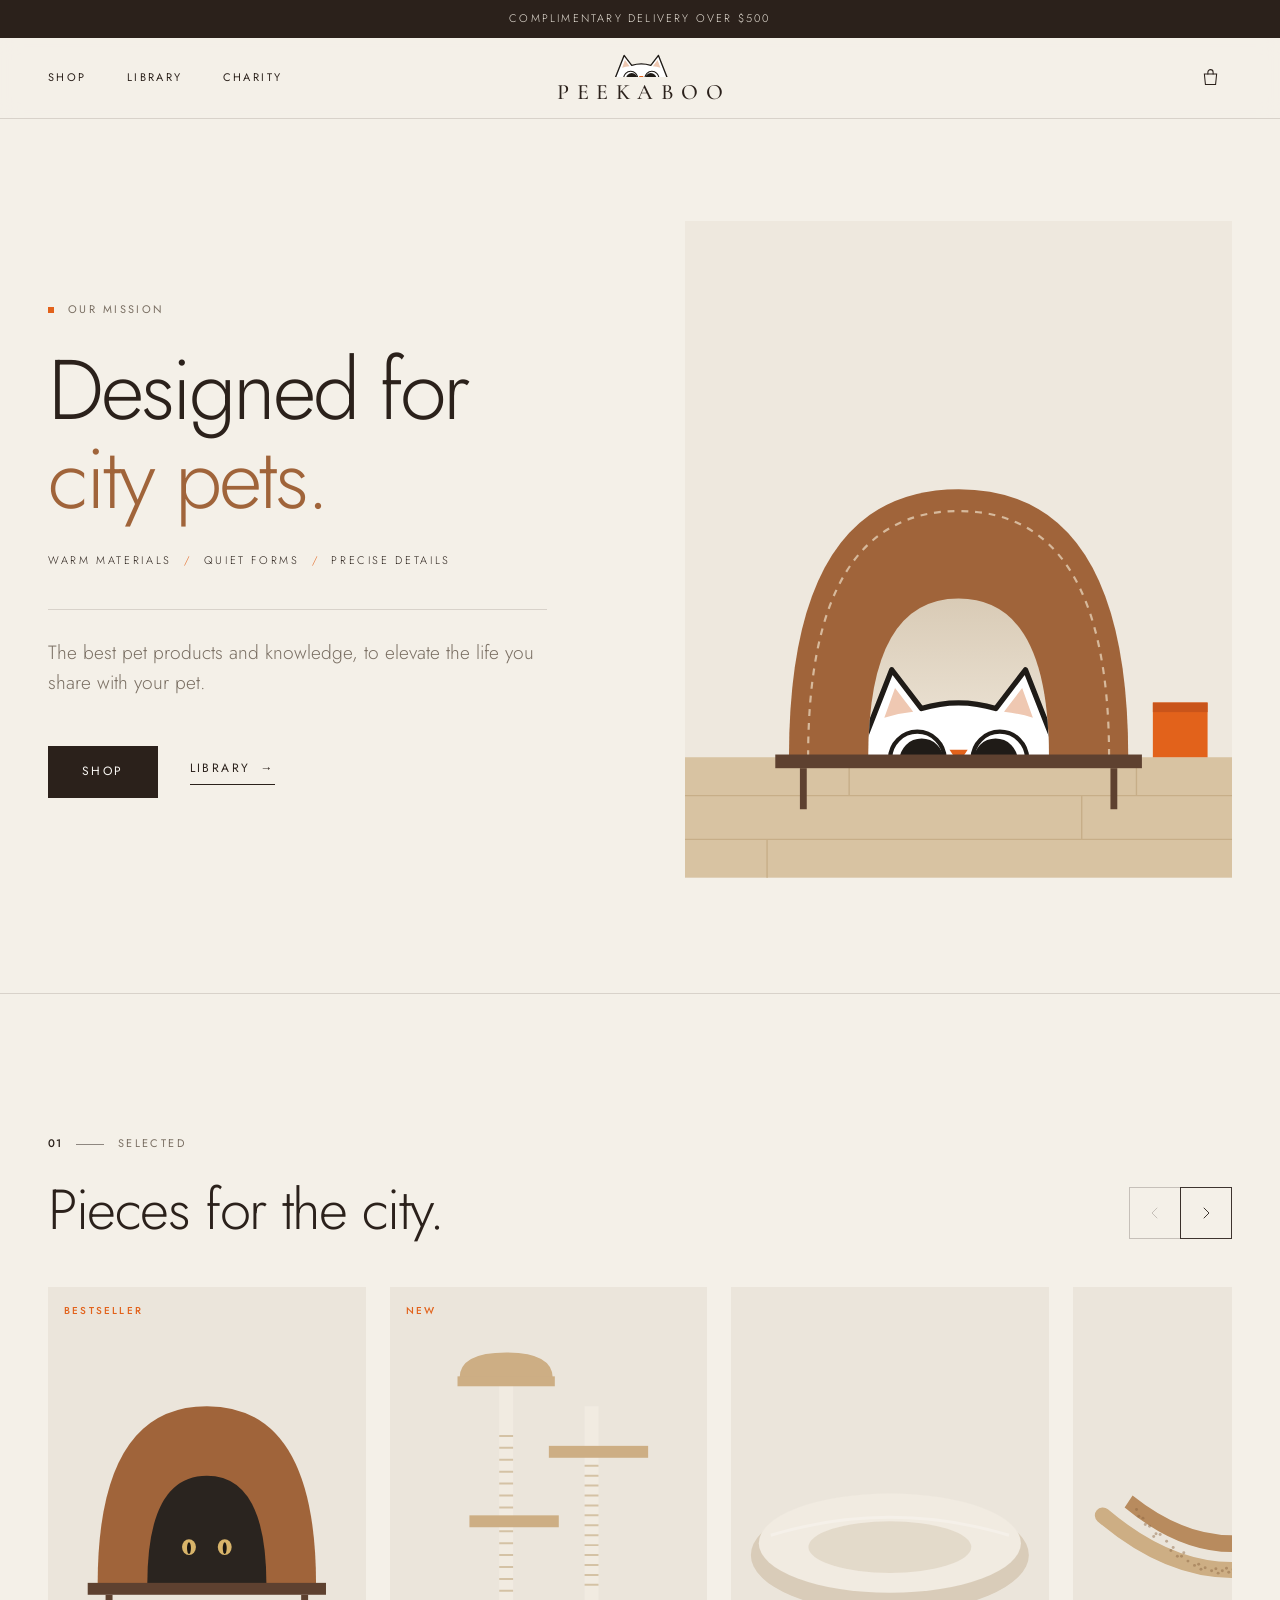
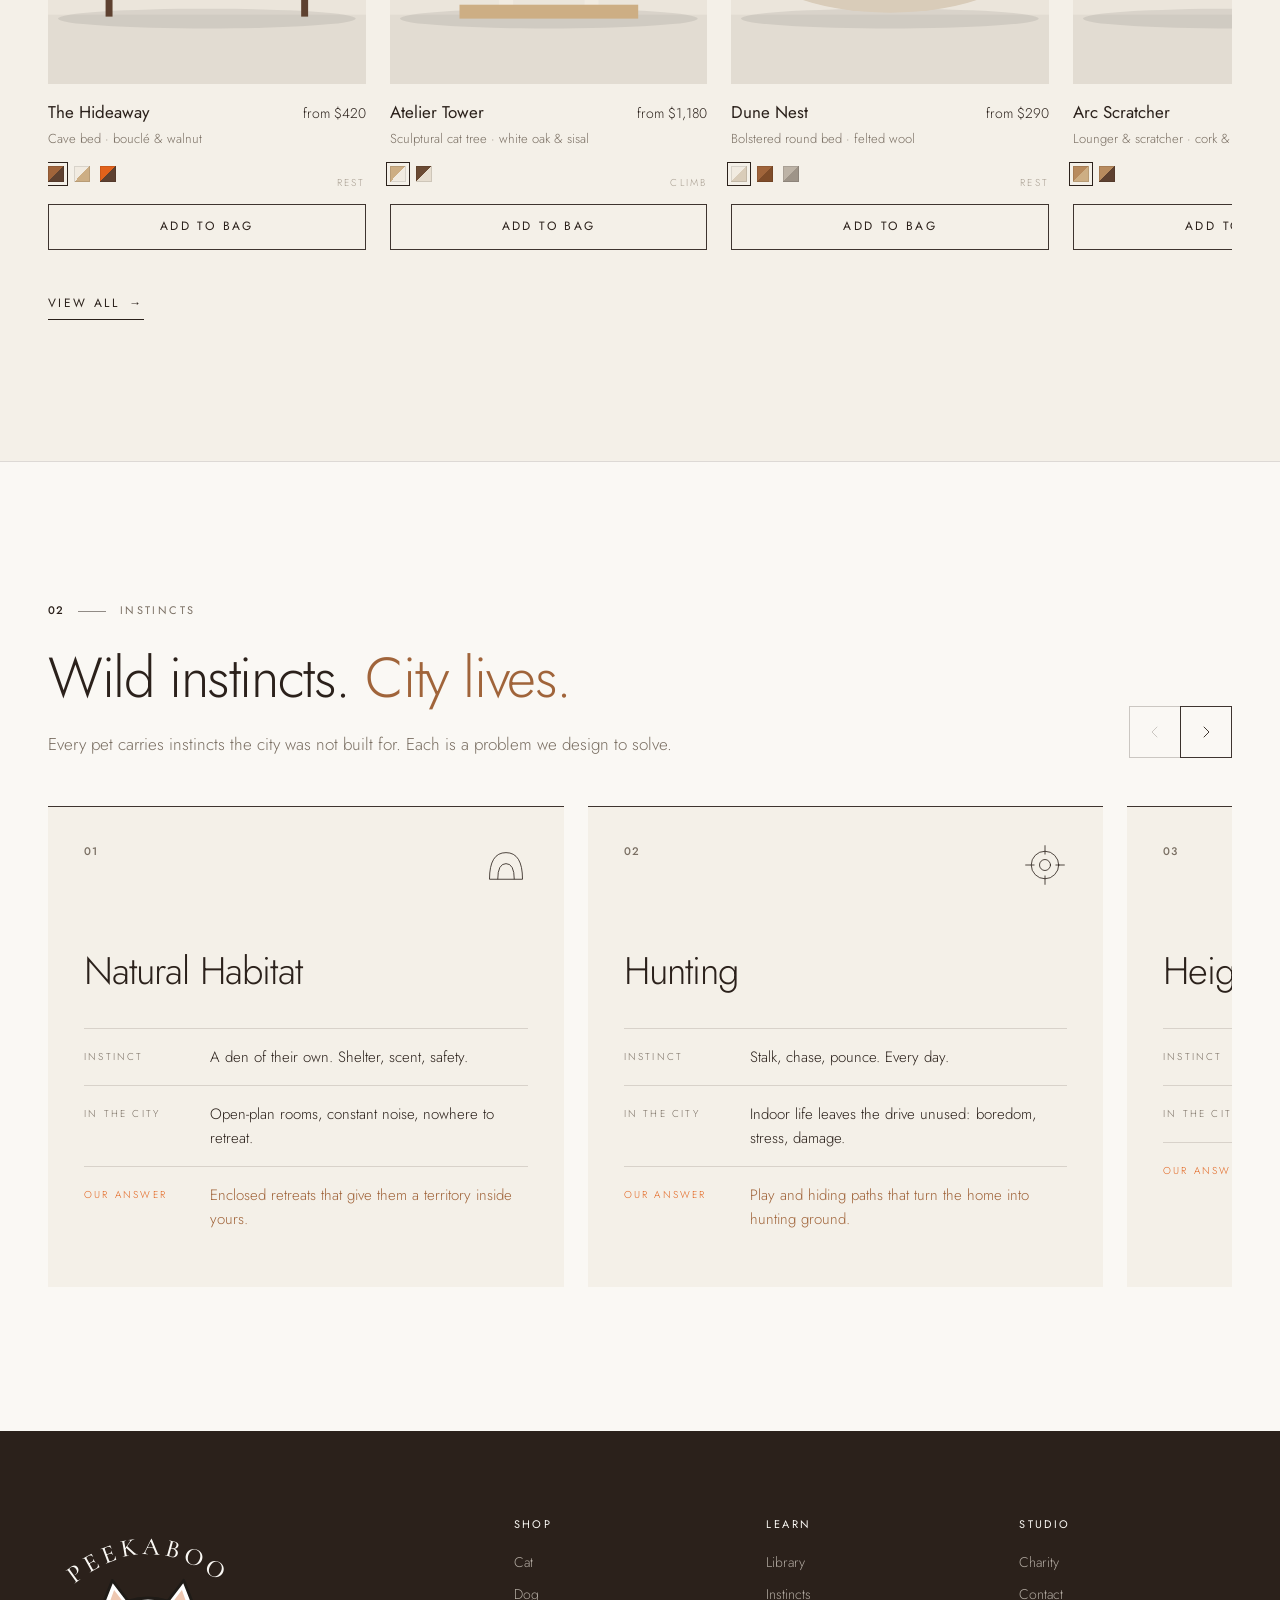
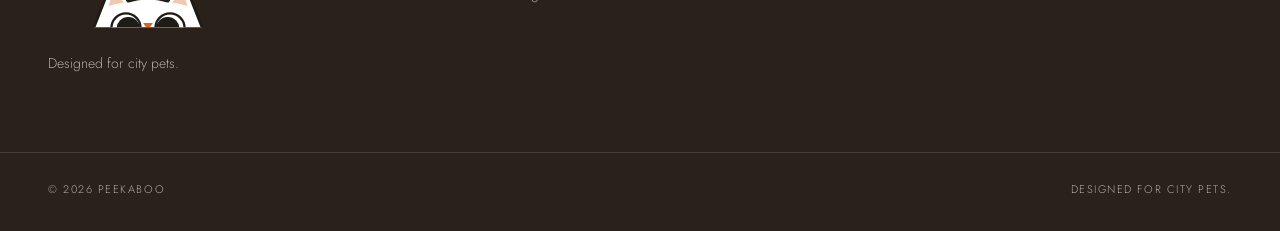
==== commit ccd870a6: "Restructure into Home, Shop, Library and Charity pages - Home: mission section, featured product rai" ====
--- a/index.html
+++ b/index.html
@@ -3,8 +3,8 @@
 <head>
   <meta charset="utf-8" />
   <meta name="viewport" content="width=device-width, initial-scale=1" />
-  <title>PEEKABOO — Smart Design, for City Pets</title>
-  <meta name="description" content="PEEKABOO. Smart design, for city pets. Luxury pet furniture shaped by instinct, sized for the city." />
+  <title>PEEKABOO — Designed for City Pets</title>
+  <meta name="description" content="PEEKABOO. Designed for city pets. The best pet products and knowledge, to elevate the life you share with your pet." />
   <meta name="theme-color" content="#f4f0e8" />
   <link rel="icon" type="image/svg+xml" href="assets/img/favicon.svg" />
   <link rel="preconnect" href="https://fonts.googleapis.com" />
@@ -12,84 +12,19 @@
   <link href="https://fonts.googleapis.com/css2?family=Cormorant+Garamond:wght@500&family=Jost:wght@300;400;500&display=swap" rel="stylesheet" />
   <link rel="stylesheet" href="assets/css/styles.css" />
 </head>
-<body>
-  <a class="skip-link" href="#main">Skip to content</a>
-
-  <!-- PEEKABOO cat mark: one drawing, reused everywhere via <use href="#peek-cat"> -->
-  <svg width="0" height="0" style="position:absolute" aria-hidden="true" focusable="false">
-    <symbol id="peek-cat" viewBox="-3 -3 132 58">
-      <g stroke-linejoin="round">
-        <path d="M-1 62 L22.5 2 L40.5 25.5 Q63 18.5 85.5 25.5 L103.5 2 L127 62Z" fill="#fff" stroke="#1f1b17" stroke-width="3.2"/>
-        <path d="M18 31 L24.5 13 L35.5 27.5 Q26 28.5 18 31Z" fill="#efc8b2"/>
-        <path d="M108 31 L101.5 13 L90.5 27.5 Q100 28.5 108 31Z" fill="#efc8b2"/>
-        <circle cx="38" cy="56" r="16.5" fill="#fff" stroke="#1f1b17" stroke-width="2.6"/>
-        <circle cx="40.6" cy="57" r="13.4" fill="#1f1b17"/>
-        <circle cx="88" cy="56" r="16.5" fill="#fff" stroke="#1f1b17" stroke-width="2.6"/>
-        <circle cx="85.4" cy="57" r="13.4" fill="#1f1b17"/>
-        <path d="M57.5 50.5 H68.5 L65.5 55 H60.5Z" fill="#e2621b"/>
-      </g>
-    </symbol>
-  </svg>
-
-  <div class="announce" role="note">
-    Complimentary delivery over $500
-  </div>
-
-  <header class="site-header" id="top">
-    <div class="container header-inner">
-      <button class="icon-btn menu-toggle" aria-label="Open menu" aria-expanded="false" aria-controls="mobile-nav">
-        <svg viewBox="0 0 24 24" aria-hidden="true"><path d="M3 7h18M3 12h18M3 17h18"/></svg>
-      </button>
-
-      <a href="#top" class="logo" aria-label="PEEKABOO home">
-        <svg class="logo-cat" viewBox="-3 -3 132 58" aria-hidden="true"><use href="#peek-cat"/></svg>
-        <span class="logo-word">PEEKABOO</span>
-      </a>
-
-      <nav class="main-nav" aria-label="Primary">
-        <a href="#shop">Shop</a>
-        <a href="#instinct">Instinct</a>
-        <a href="#craft">Craft</a>
-        <a href="#journal">Journal</a>
-      </nav>
-
-      <div class="header-actions">
-        <button class="icon-btn search-toggle" aria-label="Search products">
-          <svg viewBox="0 0 24 24" aria-hidden="true"><circle cx="11" cy="11" r="7"/><path d="m20 20-3.5-3.5"/></svg>
-        </button>
-        <button class="icon-btn cart-toggle" aria-label="Open bag" aria-controls="cart-drawer">
-          <svg viewBox="0 0 24 24" aria-hidden="true"><path d="M5 8h14l-1.2 12H6.2z"/><path d="M9 8V6a3 3 0 0 1 6 0v2"/></svg>
-          <span class="cart-count" data-cart-count hidden>0</span>
-        </button>
-      </div>
-    </div>
-
-    <div class="search-bar" hidden>
-      <div class="container">
-        <label for="search-input" class="visually-hidden">Search products</label>
-        <input id="search-input" type="search" placeholder="Search" autocomplete="off" />
-      </div>
-    </div>
-
-    <nav class="mobile-nav" id="mobile-nav" aria-label="Mobile" hidden>
-      <a href="#shop">Shop</a>
-      <a href="#instinct">Instinct</a>
-      <a href="#craft">Craft</a>
-      <a href="#journal">Journal</a>
-    </nav>
-  </header>
-
+<body data-page="home">
   <main id="main">
-    <!-- HERO -->
+    <!-- 1. MISSION -->
     <section class="hero">
       <div class="container hero-grid">
         <div class="hero-copy">
-          <p class="eyebrow">Collection 01</p>
-          <h1>Smart design,<br /><em>for city pets.</em></h1>
-          <p class="lede">Shaped by instinct. Sized for the city.</p>
+          <p class="eyebrow">Our mission</p>
+          <h1>Designed for<br /><em>city pets.</em></h1>
+          <p class="aesthetic"><span>Warm materials</span><span>Quiet forms</span><span>Precise details</span></p>
+          <p class="idea">The best pet products and knowledge, to elevate the life you share with your pet.</p>
           <div class="hero-cta">
-            <a href="#shop" class="btn btn-primary">Shop</a>
-            <a href="#instinct" class="btn btn-link">The idea <span aria-hidden="true">→</span></a>
+            <a href="shop.html" class="btn btn-primary">Shop</a>
+            <a href="library.html" class="btn btn-link">Library <span aria-hidden="true">→</span></a>
           </div>
         </div>
         <div class="hero-art" aria-hidden="true">
@@ -115,299 +50,105 @@
               <rect x="342" y="352" width="40" height="7" fill="#c9541a"/>
             </svg>
           </div>
-          <div class="hero-badge">
-            <span class="badge-num">01</span>
-            <span class="badge-text">The Hideaway<br/><small>Cave bed · bouclé &amp; walnut</small></span>
-          </div>
         </div>
       </div>
     </section>
 
-    <!-- PRESS / VALUES STRIP -->
-    <section class="strip" aria-label="Our promises">
-      <div class="container strip-inner">
-        <span>Solid wood</span>
-        <span class="dot" aria-hidden="true"></span>
-        <span>Pet-safe finishes</span>
-        <span class="dot" aria-hidden="true"></span>
-        <span>Washable</span>
-        <span class="dot" aria-hidden="true"></span>
-        <span>10-year guarantee</span>
+    <!-- 2. PRODUCTS -->
+    <section class="section rail-section" aria-labelledby="products-title">
+      <div class="container">
+        <div class="rail-head">
+          <div>
+            <p class="eyebrow"><span class="idx">01</span>Selected</p>
+            <h2 id="products-title">Pieces for the city.</h2>
+          </div>
+          <div class="rail-controls">
+            <button class="rail-btn" data-rail="product-rail" data-dir="-1" aria-label="Previous">
+              <svg viewBox="0 0 24 24" aria-hidden="true"><path d="M15 5l-7 7 7 7"/></svg>
+            </button>
+            <button class="rail-btn" data-rail="product-rail" data-dir="1" aria-label="Next">
+              <svg viewBox="0 0 24 24" aria-hidden="true"><path d="M9 5l7 7-7 7"/></svg>
+            </button>
+          </div>
+        </div>
+        <div class="rail rail-products" id="product-rail" data-products="featured" tabindex="0" aria-label="Featured products"></div>
+        <a href="shop.html" class="btn btn-link rail-more">View all <span aria-hidden="true">→</span></a>
       </div>
     </section>
 
-    <!-- INSTINCT -->
-    <section class="section instinct" id="instinct">
+    <!-- 3. INSTINCTS -->
+    <section class="section rail-section instincts" id="instincts" aria-labelledby="instincts-title">
       <div class="container">
-        <div class="section-head">
-          <p class="eyebrow"><span class="idx">01</span>The idea</p>
-          <h2>Small space. <em>Big instincts.</em></h2>
-          <p class="section-lede">Every piece answers a need, and earns its place in your home.</p>
+        <div class="rail-head">
+          <div>
+            <p class="eyebrow"><span class="idx">02</span>Instincts</p>
+            <h2 id="instincts-title">Wild instincts. <em>City lives.</em></h2>
+            <p class="section-lede">Every pet carries instincts the city was not built for. Each is a problem we design to solve.</p>
+          </div>
+          <div class="rail-controls">
+            <button class="rail-btn" data-rail="instinct-rail" data-dir="-1" aria-label="Previous">
+              <svg viewBox="0 0 24 24" aria-hidden="true"><path d="M15 5l-7 7 7 7"/></svg>
+            </button>
+            <button class="rail-btn" data-rail="instinct-rail" data-dir="1" aria-label="Next">
+              <svg viewBox="0 0 24 24" aria-hidden="true"><path d="M9 5l7 7-7 7"/></svg>
+            </button>
+          </div>
         </div>
-
-        <div class="instinct-grid">
-          <article class="instinct-card" data-instinct="hide">
-            <span class="card-idx">01</span>
-            <div class="instinct-icon" aria-hidden="true">
-              <svg viewBox="0 0 64 64"><path d="M8 52 Q8 14 32 14 Q56 14 56 52Z"/><path d="M20 52 Q20 30 32 30 Q44 30 44 52"/></svg>
+        <div class="rail rail-instincts" id="instinct-rail" tabindex="0" aria-label="Animal instincts">
+          <article class="instinct-card">
+            <div class="instinct-top">
+              <span class="card-idx">01</span>
+              <span class="instinct-icon" aria-hidden="true"><svg viewBox="0 0 64 64"><path d="M8 52 Q8 14 32 14 Q56 14 56 52Z"/><path d="M20 52 Q20 30 32 30 Q44 30 44 52"/></svg></span>
             </div>
-            <h3>Hide</h3>
-            <p>A place to see, unseen.</p>
-            <button class="text-btn" data-filter-instinct="hide">Shop →</button>
+            <h3>Natural Habitat</h3>
+            <dl class="instinct-dl">
+              <div><dt>Instinct</dt><dd>A den of their own. Shelter, scent, safety.</dd></div>
+              <div><dt>In the city</dt><dd>Open-plan rooms, constant noise, nowhere to retreat.</dd></div>
+              <div class="is-answer"><dt>Our answer</dt><dd>Enclosed retreats that give them a territory inside yours.</dd></div>
+            </dl>
           </article>
-          <article class="instinct-card" data-instinct="perch">
-            <span class="card-idx">02</span>
-            <div class="instinct-icon" aria-hidden="true">
-              <svg viewBox="0 0 64 64"><path d="M10 54h44"/><path d="M32 54V18"/><path d="M18 18h28"/><path d="M22 34h20"/></svg>
+          <article class="instinct-card">
+            <div class="instinct-top">
+              <span class="card-idx">02</span>
+              <span class="instinct-icon" aria-hidden="true"><svg viewBox="0 0 64 64"><circle cx="32" cy="32" r="20"/><circle cx="32" cy="32" r="8"/><path d="M32 4v12M32 48v12M4 32h12M48 32h12"/></svg></span>
             </div>
-            <h3>Perch</h3>
-            <p>Height, without the footprint.</p>
-            <button class="text-btn" data-filter-instinct="perch">Shop →</button>
+            <h3>Hunting</h3>
+            <dl class="instinct-dl">
+              <div><dt>Instinct</dt><dd>Stalk, chase, pounce. Every day.</dd></div>
+              <div><dt>In the city</dt><dd>Indoor life leaves the drive unused: boredom, stress, damage.</dd></div>
+              <div class="is-answer"><dt>Our answer</dt><dd>Play and hiding paths that turn the home into hunting ground.</dd></div>
+            </dl>
           </article>
-          <article class="instinct-card" data-instinct="scratch">
-            <span class="card-idx">03</span>
-            <div class="instinct-icon" aria-hidden="true">
-              <svg viewBox="0 0 64 64"><path d="M18 12 L26 52"/><path d="M30 10 L36 54"/><path d="M42 12 L46 52"/></svg>
+          <article class="instinct-card">
+            <div class="instinct-top">
+              <span class="card-idx">03</span>
+              <span class="instinct-icon" aria-hidden="true"><svg viewBox="0 0 64 64"><path d="M10 54h44"/><path d="M32 54V12"/><path d="M18 22h28"/><path d="M22 38h20"/></svg></span>
             </div>
-            <h3>Scratch</h3>
-            <p>Claws on this. Not the sofa.</p>
-            <button class="text-btn" data-filter-instinct="scratch">Shop →</button>
+            <h3>Height</h3>
+            <dl class="instinct-dl">
+              <div><dt>Instinct</dt><dd>Watch from above. Feel in control.</dd></div>
+              <div><dt>In the city</dt><dd>Small floor plans. No trees, no high ground.</dd></div>
+              <div class="is-answer"><dt>Our answer</dt><dd>Vertical pieces with a small footprint. Walls become territory.</dd></div>
+            </dl>
           </article>
-          <article class="instinct-card" data-instinct="nest">
-            <span class="card-idx">04</span>
-            <div class="instinct-icon" aria-hidden="true">
-              <svg viewBox="0 0 64 64"><ellipse cx="32" cy="40" rx="24" ry="12"/><ellipse cx="32" cy="38" rx="14" ry="6"/></svg>
+          <article class="instinct-card">
+            <div class="instinct-top">
+              <span class="card-idx">04</span>
+              <span class="instinct-icon" aria-hidden="true"><svg viewBox="0 0 64 64"><path d="M8 50 C 20 50, 20 30, 32 30 S 44 14, 56 14"/><circle cx="8" cy="50" r="3"/><circle cx="56" cy="14" r="3"/></svg></span>
             </div>
-            <h3>Nest</h3>
-            <p>Curl in. Sleep deep.</p>
-            <button class="text-btn" data-filter-instinct="nest">Shop →</button>
+            <h3>Roaming</h3>
+            <dl class="instinct-dl">
+              <div><dt>Instinct</dt><dd>Explore, sniff, cover ground.</dd></div>
+              <div><dt>In the city</dt><dd>Short leashes, busy streets, long hours alone.</dd></div>
+              <div class="is-answer"><dt>Our answer</dt><dd>Better daily walks, and calm spaces for the hours between.</dd></div>
+            </dl>
           </article>
         </div>
       </div>
     </section>
-
-    <!-- SHOP -->
-    <section class="section shop" id="shop">
-      <div class="container">
-        <div class="shop-head">
-          <div>
-            <p class="eyebrow"><span class="idx">02</span>Shop</p>
-            <h2>The Collection</h2>
-          </div>
-          <div class="shop-controls">
-            <div class="chip-group" role="group" aria-label="Filter by pet">
-              <button class="chip is-active" data-pet="all" aria-pressed="true">All</button>
-              <button class="chip" data-pet="cat" aria-pressed="false">Cats</button>
-              <button class="chip" data-pet="dog" aria-pressed="false">Dogs</button>
-            </div>
-            <label class="select-wrap">
-              <span class="visually-hidden">Sort products</span>
-              <select id="sort-select">
-                <option value="featured">Featured</option>
-                <option value="price-asc">Price: low to high</option>
-                <option value="price-desc">Price: high to low</option>
-                <option value="name">Name A–Z</option>
-              </select>
-            </label>
-          </div>
-        </div>
-
-        <div class="chip-group instinct-filter" role="group" aria-label="Filter by instinct">
-          <button class="chip chip-ghost is-active" data-instinct-filter="all" aria-pressed="true">All</button>
-          <button class="chip chip-ghost" data-instinct-filter="hide" aria-pressed="false">Hide</button>
-          <button class="chip chip-ghost" data-instinct-filter="perch" aria-pressed="false">Perch</button>
-          <button class="chip chip-ghost" data-instinct-filter="scratch" aria-pressed="false">Scratch</button>
-          <button class="chip chip-ghost" data-instinct-filter="nest" aria-pressed="false">Nest</button>
-          <button class="chip chip-ghost" data-instinct-filter="dine" aria-pressed="false">Dine</button>
-          <button class="chip chip-ghost" data-instinct-filter="roam" aria-pressed="false">Roam</button>
-        </div>
-
-        <p class="result-count" aria-live="polite" data-result-count></p>
-        <div class="product-grid" data-product-grid></div>
-        <p class="empty-state" data-empty hidden>Nothing here yet. <button class="text-btn" data-reset-filters>Reset</button></p>
-      </div>
-    </section>
-
-    <!-- CRAFT -->
-    <section class="section craft" id="craft">
-      <div class="container craft-grid">
-        <div class="craft-art" aria-hidden="true">
-          <svg viewBox="0 0 480 520">
-            <rect width="480" height="520" fill="#3a2a1f"/>
-            <!-- oak block with grain -->
-            <rect x="80" y="300" width="320" height="140" fill="#cdae84"/>
-            <g fill="none" stroke="#b8956a" stroke-width="1.2" opacity=".8">
-              <path d="M80 322 C 160 316, 240 330, 400 320"/><path d="M80 346 C 180 340, 260 356, 400 344"/>
-              <path d="M80 372 C 150 366, 250 384, 400 370"/><path d="M80 398 C 170 392, 270 406, 400 396"/><path d="M80 420 C 200 414, 280 428, 400 418"/>
-            </g>
-            <!-- cognac leather panel with saddle stitch -->
-            <rect x="120" y="120" width="240" height="180" fill="#a0643a"/>
-            <rect x="134" y="134" width="212" height="152" fill="none" stroke="#ecd9bf" stroke-width="1.4" stroke-dasharray="6 5" opacity=".8"/>
-            <!-- orange tab -->
-            <rect x="228" y="100" width="24" height="44" fill="#e2621b"/>
-          </svg>
-        </div>
-        <div class="craft-copy">
-          <p class="eyebrow eyebrow-light"><span class="idx">03</span>Craft</p>
-          <h2>Less floor. <em>More life.</em></h2>
-          <p>Solid walnut and oak. Bouclé, wool and sisal. Covers that wash, parts that replace. Built small, built to last.</p>
-          <dl class="stats">
-            <div><dt>48h</dt><dd>hand-finishing</dd></div>
-            <div><dt>100%</dt><dd>non-toxic</dd></div>
-            <div><dt>10 yr</dt><dd>guarantee</dd></div>
-          </dl>
-        </div>
-      </div>
-    </section>
-
-    <!-- TESTIMONIALS -->
-    <section class="section voices" aria-labelledby="voices-title">
-      <div class="container">
-        <div class="section-head center">
-          <p class="eyebrow"><span class="idx">04</span>Reviews</p>
-          <h2 id="voices-title">City approved.</h2>
-        </div>
-        <div class="voice-grid">
-          <figure class="voice">
-            <blockquote>“She moved in the day it arrived. So did the compliments.”</blockquote>
-            <figcaption><strong>Hana &amp; Mochi</strong><span>British Shorthair · Seoul</span></figcaption>
-          </figure>
-          <figure class="voice">
-            <blockquote>“Two cats, one corner, zero clutter.”</blockquote>
-            <figcaption><strong>Daniel, Kit &amp; Kaboodle</strong><span>Bengals · Copenhagen</span></figcaption>
-          </figure>
-          <figure class="voice">
-            <blockquote>“Made for him. Fits our flat.”</blockquote>
-            <figcaption><strong>Priya &amp; Biscuit</strong><span>Greyhound · London</span></figcaption>
-          </figure>
-        </div>
-      </div>
-    </section>
-
-    <!-- JOURNAL -->
-    <section class="section journal" id="journal">
-      <div class="container">
-        <div class="shop-head">
-          <div>
-            <p class="eyebrow"><span class="idx">05</span>Journal</p>
-            <h2>Notes</h2>
-          </div>
-        </div>
-        <div class="journal-grid">
-          <article class="journal-card">
-            <div class="journal-thumb tone-sand" aria-hidden="true"><span>Hide</span></div>
-            <p class="journal-meta">Behaviour · 3 min</p>
-            <h3>Why cats hide.</h3>
-          </article>
-          <article class="journal-card">
-            <div class="journal-thumb tone-olive" aria-hidden="true"><span>Perch</span></div>
-            <p class="journal-meta">Design · 3 min</p>
-            <h3>Think vertical.</h3>
-          </article>
-          <article class="journal-card">
-            <div class="journal-thumb tone-clay" aria-hidden="true"><span>Nest</span></div>
-            <p class="journal-meta">Wellbeing · 3 min</p>
-            <h3>Why dogs circle.</h3>
-          </article>
-        </div>
-      </div>
-    </section>
-
-    <!-- NEWSLETTER -->
-    <section class="newsletter">
-      <div class="container newsletter-inner">
-        <div>
-          <h2>Join the Den</h2>
-          <p>First access. 10% off your first order.</p>
-        </div>
-        <form class="newsletter-form" novalidate>
-          <label for="nl-email" class="visually-hidden">Email address</label>
-          <input id="nl-email" type="email" name="email" placeholder="Email" required autocomplete="email" />
-          <button type="submit" class="btn btn-primary">Subscribe</button>
-          <p class="form-msg" role="status" aria-live="polite"></p>
-        </form>
-      </div>
-    </section>
   </main>
 
-  <footer class="site-footer">
-    <div class="container footer-grid">
-      <div class="footer-brand">
-        <a href="#top" class="logo-arch" aria-label="PEEKABOO home">
-          <svg viewBox="0 0 320 170" aria-hidden="true">
-            <path id="footer-arc" d="M36 108 Q160 4 284 108" fill="none"/>
-            <text text-anchor="middle"><textPath href="#footer-arc" startOffset="50%">PEEKABOO</textPath></text>
-            <use href="#peek-cat" x="67" y="91" width="186" height="82"/>
-          </svg>
-        </a>
-        <p>Smart design, for city pets.</p>
-      </div>
-      <div>
-        <h4>Shop</h4>
-        <ul>
-          <li><a href="#shop" data-footer-pet="cat">For cats</a></li>
-          <li><a href="#shop" data-footer-pet="dog">For dogs</a></li>
-          <li><a href="#shop">New</a></li>
-          <li><a href="#shop">Gift cards</a></li>
-        </ul>
-      </div>
-      <div>
-        <h4>Care</h4>
-        <ul>
-          <li><a href="#">Delivery</a></li>
-          <li><a href="#">Returns</a></li>
-          <li><a href="#">Care</a></li>
-          <li><a href="#">Parts</a></li>
-        </ul>
-      </div>
-      <div>
-        <h4>Studio</h4>
-        <ul>
-          <li><a href="#instinct">The idea</a></li>
-          <li><a href="#craft">Workshop</a></li>
-          <li><a href="#journal">Journal</a></li>
-          <li><a href="#">Contact</a></li>
-        </ul>
-      </div>
-    </div>
-    <div class="container footer-base">
-      <span>© <span data-year></span> PEEKABOO Studio. All rights reserved.</span>
-      <span>Made for the city.</span>
-    </div>
-  </footer>
-
-  <!-- QUICK VIEW -->
-  <dialog class="quick-view" id="quick-view" aria-labelledby="qv-title">
-    <button class="icon-btn qv-close" aria-label="Close" data-close-dialog>
-      <svg viewBox="0 0 24 24" aria-hidden="true"><path d="M6 6l12 12M18 6 6 18"/></svg>
-    </button>
-    <div class="qv-body" data-qv-body></div>
-  </dialog>
-
-  <!-- CART -->
-  <div class="drawer-scrim" data-cart-scrim hidden></div>
-  <aside class="cart-drawer" id="cart-drawer" aria-label="Shopping bag" aria-hidden="true" tabindex="-1">
-    <div class="cart-head">
-      <h2>Your bag</h2>
-      <button class="icon-btn" aria-label="Close bag" data-cart-close>
-        <svg viewBox="0 0 24 24" aria-hidden="true"><path d="M6 6l12 12M18 6 6 18"/></svg>
-      </button>
-    </div>
-    <div class="cart-shipping" data-cart-shipping></div>
-    <ul class="cart-items" data-cart-items></ul>
-    <div class="cart-empty" data-cart-empty>
-      <p>Your bag is empty.</p>
-      <a href="#shop" class="btn btn-primary" data-cart-close>Shop</a>
-    </div>
-    <div class="cart-foot" data-cart-foot hidden>
-      <div class="cart-row"><span>Subtotal</span><strong data-cart-subtotal>$0</strong></div>
-      <p class="cart-note">Taxes calculated at checkout.</p>
-      <button class="btn btn-primary btn-block" data-checkout>Checkout</button>
-    </div>
-  </aside>
-
-  <div class="toast" role="status" aria-live="polite" data-toast></div>
-
+  <script src="assets/js/layout.js"></script>
   <script src="assets/js/products.js"></script>
   <script src="assets/js/app.js"></script>
 </body>
--- a/assets/css/styles.css
+++ b/assets/css/styles.css
@@ -124,10 +124,10 @@
 .logo:hover .logo-cat { transform: translateY(-3px); }
 .logo-word { font-family: var(--font-mark); font-size: 22px; letter-spacing: 0.34em; font-weight: 500; margin-right: -0.34em; }
 
-.main-nav { display: flex; gap: 40px; grid-column: 1; grid-row: 1; font-size: 11px; letter-spacing: 0.22em; text-transform: uppercase; font-weight: 400; }
+.main-nav { display: flex; gap: 40px; grid-column: 1; justify-self: start; grid-row: 1; font-size: 11px; letter-spacing: 0.22em; text-transform: uppercase; font-weight: 400; }
 .main-nav a { position: relative; padding: 6px 0; }
 .main-nav a::after { content: ""; position: absolute; left: 0; right: 0; bottom: 0; height: 1px; background: var(--orange); transform: scaleX(0); transform-origin: left; transition: transform .4s var(--ease); }
-.main-nav a:hover::after { transform: scaleX(1); }
+.main-nav a:hover::after, .main-nav a[aria-current]::after { transform: scaleX(1); }
 .header-actions { grid-column: 3; justify-self: end; display: flex; gap: 2px; }
 .menu-toggle { display: none; }
 
@@ -139,13 +139,6 @@
 .cart-count.bump { animation: bump .45s var(--ease); }
 @keyframes bump { 40% { transform: scale(1.3); } }
 
-.search-bar { border-top: 1px solid var(--line); padding: 18px 0; }
-.search-bar input {
-  width: 100%; border: 0; border-bottom: 1px solid var(--line-strong); background: transparent; border-radius: 0;
-  font: inherit; font-size: 24px; font-weight: 300; padding: 6px 0; color: var(--text);
-}
-.search-bar input:focus { outline: none; border-color: var(--orange); }
-
 .mobile-nav { display: flex; flex-direction: column; padding: 8px var(--gutter) 24px; border-top: 1px solid var(--line); }
 .mobile-nav a { font-size: 24px; font-weight: 300; padding: 14px 0; border-bottom: 1px solid var(--line); }
 
@@ -153,7 +146,7 @@
    Hero
    ========================================================================== */
 .hero { padding: clamp(48px, 8vw, 120px) 0 clamp(64px, 9vw, 130px); }
-.hero-grid { display: grid; grid-template-columns: 1fr 1fr; gap: clamp(32px, 7vw, 120px); align-items: end; }
+.hero-grid { display: grid; grid-template-columns: 1fr 1fr; gap: clamp(32px, 7vw, 120px); align-items: center; }
 .hero h1 { font-size: clamp(46px, 6.6vw, 96px); margin-bottom: 32px; letter-spacing: -0.035em; }
 .lede { font-size: clamp(16px, 1.3vw, 18px); color: var(--muted); max-width: 30em; margin-bottom: 48px; }
 .hero-cta { display: flex; flex-wrap: wrap; gap: 32px; align-items: center; }
@@ -162,19 +155,6 @@
 .hero-svg { width: 100%; height: 100%; }
 .hero-cat use { animation: peek 7s var(--ease) infinite; }
 @keyframes peek { 0%, 70%, 100% { transform: translateY(0); } 80%, 88% { transform: translateY(-8px); } }
-.hero-badge {
-  position: absolute; left: 0; bottom: 0;
-  background: var(--paper); padding: 18px 24px; display: flex; gap: 18px; align-items: center;
-  border-top: 1px solid var(--line); border-right: 1px solid var(--line);
-}
-.badge-num { font-size: 12px; letter-spacing: .1em; font-weight: 500; color: var(--orange); }
-.badge-text { font-size: 15px; line-height: 1.35; font-weight: 400; }
-.badge-text small { font-size: 12px; color: var(--muted); font-weight: 300; letter-spacing: .02em; }
-
-/* Strip */
-.strip { border-top: 1px solid var(--line); border-bottom: 1px solid var(--line); }
-.strip-inner { display: grid; grid-template-columns: repeat(7, auto); justify-content: space-between; align-items: center; padding-top: 20px; padding-bottom: 20px; font-size: 11px; letter-spacing: .2em; text-transform: uppercase; color: var(--muted); }
-.strip .dot { width: 1px; height: 14px; background: var(--line); }
 
 /* ==========================================================================
    Sections
@@ -185,19 +165,6 @@
 .section-head.center .eyebrow { justify-content: center; }
 .section-head h2, .shop-head h2 { font-size: clamp(34px, 4.4vw, 60px); }
 .section-lede { margin-top: 24px; font-size: 17px; color: var(--muted); max-width: 34em; }
-
-/* Instinct */
-.instinct { background: var(--surface); }
-.instinct-grid { display: grid; grid-template-columns: repeat(4, 1fr); border-top: 1px solid var(--line-strong); }
-.instinct-card { padding: 28px 28px 32px 0; display: flex; flex-direction: column; border-right: 1px solid var(--line); margin-right: 28px; }
-.instinct-card:last-child { border-right: 0; margin-right: 0; }
-.card-idx { font-size: 11px; letter-spacing: .12em; font-weight: 500; color: var(--muted); margin-bottom: 48px; }
-.instinct-icon { width: 44px; height: 44px; margin-bottom: 28px; }
-.instinct-icon svg { width: 100%; height: 100%; fill: none; stroke: var(--espresso); stroke-width: 1.2; stroke-linecap: square; }
-.instinct-card:hover .instinct-icon svg { stroke: var(--orange); }
-.instinct-card h3 { font-size: 26px; font-weight: 300; margin-bottom: 10px; }
-.instinct-card p { color: var(--muted); flex: 1; font-size: 15px; }
-.instinct-card .text-btn { align-self: flex-start; margin-top: 16px; }
 
 /* Shop */
 .shop-head { display: flex; justify-content: space-between; align-items: flex-end; gap: 24px; flex-wrap: wrap; margin-bottom: 36px; }
@@ -259,59 +226,6 @@
 }
 .swatch.is-active, .swatch:hover { outline-color: var(--espresso); }
 .swatches-lg .swatch { width: 28px; height: 28px; }
-
-/* Craft — deep leather brown */
-.craft { background: #3a2a1f; color: var(--bone); }
-.craft-grid { display: grid; grid-template-columns: 1fr 1fr; gap: clamp(40px, 8vw, 128px); align-items: center; }
-.craft-art svg { width: 100%; height: auto; }
-.craft h2 { font-size: clamp(34px, 4.4vw, 58px); margin-bottom: 28px; color: var(--paper); }
-.craft h2 em { color: var(--oak); }
-.craft-copy p { color: rgba(233, 227, 217, .72); max-width: 30em; }
-.stats { display: grid; grid-template-columns: repeat(3, 1fr); margin: 56px 0 0; border-top: 1px solid rgba(233, 227, 217, .2); }
-.stats div { padding-top: 24px; }
-.stats div + div { border-left: 1px solid rgba(233, 227, 217, .2); padding-left: 24px; }
-.stats dt { font-size: 40px; font-weight: 300; color: var(--paper); line-height: 1; margin-bottom: 10px; letter-spacing: -0.02em; }
-.stats dd { margin: 0; font-size: 11px; letter-spacing: .2em; text-transform: uppercase; color: rgba(233, 227, 217, .6); }
-
-/* Voices */
-.voice-grid { display: grid; grid-template-columns: repeat(3, 1fr); border-top: 1px solid var(--line-strong); }
-.voice { margin: 0; padding: 36px 32px 8px 0; display: flex; flex-direction: column; justify-content: space-between; gap: 36px; }
-.voice + .voice { border-left: 1px solid var(--line); padding-left: 32px; }
-.voice blockquote { margin: 0; font-size: 22px; line-height: 1.4; font-weight: 300; letter-spacing: -0.01em; }
-.voice figcaption { display: flex; flex-direction: column; font-size: 13px; }
-.voice figcaption strong { font-weight: 400; }
-.voice figcaption span { color: var(--muted); font-size: 12px; }
-
-/* Journal */
-.journal { padding-top: 0; }
-.journal-grid { display: grid; grid-template-columns: repeat(3, 1fr); gap: 28px; }
-.journal-card { cursor: pointer; }
-.journal-thumb { aspect-ratio: 4 / 3; margin-bottom: 20px; display: flex; align-items: flex-end; padding: 20px; overflow: hidden; }
-.journal-thumb span { font-size: 11px; letter-spacing: .22em; text-transform: uppercase; color: rgba(250, 248, 244, .9); transition: transform .5s var(--ease); }
-.journal-card:hover .journal-thumb span { transform: translateX(6px); }
-.tone-sand { background: var(--oak); }
-.tone-olive { background: var(--cognac); }
-.tone-clay { background: var(--orange); }
-.journal-meta { font-size: 11px; letter-spacing: .2em; text-transform: uppercase; color: var(--muted); margin-bottom: 10px; }
-.journal-card h3 { font-size: 22px; line-height: 1.25; font-weight: 300; }
-.journal-card:hover h3 { color: var(--cognac); }
-
-/* Newsletter — the orange moment */
-.newsletter { background: var(--orange); color: var(--paper); padding: clamp(64px, 8vw, 112px) 0; }
-.newsletter-inner { display: grid; grid-template-columns: 1fr 1fr; gap: 48px; align-items: center; }
-.newsletter h2 { font-size: clamp(34px, 4vw, 52px); margin-bottom: 12px; }
-.newsletter p { color: rgba(250, 248, 244, .85); margin: 0; }
-.newsletter-form { display: flex; flex-wrap: wrap; gap: 0; }
-.newsletter-form input {
-  flex: 1 1 240px; min-height: 52px; padding: 0 0; border: 0; border-bottom: 1px solid var(--paper); background: transparent; border-radius: 0;
-  font: inherit; font-size: 16px; color: var(--paper);
-}
-.newsletter-form input::placeholder { color: rgba(250, 248, 244, .75); }
-.newsletter-form input:focus { outline: none; border-bottom-width: 2px; }
-.newsletter .btn-primary { background: var(--espresso); }
-.newsletter .btn-primary:hover { background: var(--walnut); }
-.form-msg { flex-basis: 100%; font-size: 14px; min-height: 1.4em; margin: 12px 0 0; }
-.form-msg.is-error, .form-msg.is-ok { color: var(--paper); }
 
 /* Footer */
 .site-footer { background: var(--espresso); color: rgba(233, 227, 217, .7); padding: 88px 0 32px; font-size: 14px; }
@@ -410,17 +324,90 @@
 .reveal.is-in { opacity: 1; transform: none; }
 
 /* ==========================================================================
+   Home — mission
+   ========================================================================== */
+.hero h1 { margin-bottom: 28px; }
+.aesthetic { font-size: 11px; letter-spacing: .24em; text-transform: uppercase; color: var(--text); margin-bottom: 40px; }
+.aesthetic { display: flex; flex-wrap: wrap; row-gap: 8px; }
+.aesthetic span { white-space: nowrap; }
+.aesthetic span + span::before { content: "/"; color: var(--orange); margin: 0 12px; }
+.idea { font-size: clamp(17px, 1.5vw, 20px); line-height: 1.55; color: var(--muted); max-width: 26em; padding-top: 28px; border-top: 1px solid var(--line); margin-bottom: 48px; }
+
+/* ==========================================================================
+   Horizontal rails
+   ========================================================================== */
+.rail-section { border-top: 1px solid var(--line); }
+.rail-head { display: flex; justify-content: space-between; align-items: flex-end; gap: 32px; margin-bottom: 48px; }
+.rail-head h2 { font-size: clamp(34px, 4.4vw, 60px); }
+.rail-head .section-lede { margin-bottom: 0; max-width: 40em; }
+.rail-controls { display: flex; flex: none; }
+.rail-btn { width: 52px; height: 52px; display: grid; place-items: center; border: 1px solid var(--line-strong); transition: background .25s var(--ease), color .25s var(--ease); }
+.rail-btn + .rail-btn { margin-left: -1px; }
+.rail-btn svg { width: 18px; height: 18px; fill: none; stroke: currentColor; stroke-width: 1.2; }
+.rail-btn:hover:not(:disabled) { background: var(--espresso); color: var(--paper); }
+.rail-btn:disabled { opacity: .25; cursor: default; }
+.rail {
+  display: grid; grid-auto-flow: column; gap: 24px;
+  overflow-x: auto; overscroll-behavior-x: contain; scroll-snap-type: x mandatory;
+  scrollbar-width: none; padding-bottom: 4px;
+}
+.rail::-webkit-scrollbar { display: none; }
+.rail > * { scroll-snap-align: start; }
+.rail:focus-visible { outline-offset: 6px; }
+.rail-products { grid-auto-columns: calc((100% - 3 * 24px) / 3.5); }
+.rail-instincts { grid-auto-columns: calc((100% - 24px) / 2.25); }
+.rail-more { margin-top: 40px; }
+
+/* Instinct cards */
+.instincts { background: var(--surface); }
+.instinct-card { display: flex; flex-direction: column; padding: 36px 36px 40px; background: var(--cream); border-top: 1px solid var(--line-strong); min-height: 480px; }
+.instinct-top { display: flex; justify-content: space-between; align-items: flex-start; margin-bottom: 64px; }
+.card-idx { font-size: 11px; letter-spacing: .12em; font-weight: 500; color: var(--muted); }
+.instinct-icon { width: 44px; height: 44px; }
+.instinct-icon svg { width: 100%; height: 100%; fill: none; stroke: var(--espresso); stroke-width: 1.2; stroke-linecap: square; }
+.instinct-card h3 { font-size: clamp(28px, 3vw, 40px); margin-bottom: 36px; }
+.instinct-dl { margin: 0; }
+.instinct-dl div { display: grid; grid-template-columns: 110px 1fr; gap: 16px; padding: 16px 0; border-top: 1px solid var(--line); }
+.instinct-dl dt { font-size: 10px; letter-spacing: .22em; text-transform: uppercase; color: var(--muted); padding-top: 4px; }
+.instinct-dl dd { margin: 0; font-size: 15px; }
+.instinct-dl .is-answer dt { color: var(--orange); }
+.instinct-dl .is-answer dd { color: var(--cognac); }
+
+/* ==========================================================================
+   Inner pages
+   ========================================================================== */
+.page-head { padding: clamp(56px, 8vw, 112px) 0 clamp(40px, 5vw, 64px); border-bottom: 1px solid var(--line); }
+.page-head h1 { font-size: clamp(46px, 6.6vw, 96px); letter-spacing: -0.035em; }
+.page-head .section-lede { margin-bottom: 0; }
+.page-blank { min-height: 56vh; border-bottom: 0; }
+
+/* Shop */
+.subnav { display: flex; gap: 0; margin-top: 48px; }
+.subnav a { min-width: 120px; padding: 14px 24px; border: 1px solid var(--line-strong); margin-left: -1px; text-align: center; font-size: 11px; letter-spacing: .22em; text-transform: uppercase; transition: background .25s var(--ease), color .25s var(--ease); }
+.subnav a:first-child { margin-left: 0; }
+.subnav a:hover { color: var(--cognac); }
+.subnav a.is-active { background: var(--espresso); color: var(--paper); }
+.pet-section { padding: clamp(64px, 8vw, 112px) 0; scroll-margin-top: 80px; }
+.pet-section + .pet-section { border-top: 1px solid var(--line); }
+.pet-head { display: grid; grid-template-columns: 1fr auto; align-items: end; max-width: none; }
+.pet-head .eyebrow { grid-column: 1 / -1; }
+.pet-head .result-count { margin: 0; }
+
+/* Library */
+.topic-grid { display: grid; grid-template-columns: repeat(4, 1fr); gap: 24px; }
+.topic { border-top: 1px solid var(--line-strong); padding-top: 24px; }
+.topic h2 { font-size: 28px; margin: 40px 0 28px; }
+.topic ul { list-style: none; margin: 0; padding: 0; }
+.topic li { display: flex; justify-content: space-between; gap: 12px; padding: 14px 0; border-top: 1px solid var(--line); font-size: 15px; }
+.topic li em { font-style: normal; font-size: 10px; letter-spacing: .22em; text-transform: uppercase; color: var(--greige); padding-top: 3px; }
+
+/* ==========================================================================
    Responsive
    ========================================================================== */
 @media (max-width: 1024px) {
-  .instinct-grid { grid-template-columns: repeat(2, 1fr); }
-  .instinct-card:nth-child(2) { border-right: 0; margin-right: 0; }
-  .instinct-card:nth-child(n+3) { border-top: 1px solid var(--line); }
-  .voice-grid { grid-template-columns: 1fr; }
-  .voice + .voice { border-left: 0; padding-left: 0; border-top: 1px solid var(--line); }
-  .voice { padding-bottom: 36px; }
-  .strip-inner { grid-template-columns: repeat(2, auto); gap: 12px 24px; justify-content: center; }
-  .strip .dot { display: none; }
+  .rail-products { grid-auto-columns: calc((100% - 24px) / 2.3); }
+  .rail-instincts { grid-auto-columns: calc((100% - 24px) / 1.4); }
+  .topic-grid { grid-template-columns: repeat(2, 1fr); row-gap: 56px; }
 }
 @media (max-width: 860px) {
   .main-nav { display: none; }
@@ -428,21 +415,23 @@
   .header-inner { height: 70px; }
   .logo-word { font-size: 19px; letter-spacing: .28em; margin-right: -.28em; }
   .logo-cat { width: 48px; margin-bottom: 3px; }
-  .hero-grid, .craft-grid, .newsletter-inner { grid-template-columns: 1fr; }
+  .hero-grid { grid-template-columns: 1fr; }
   .hero-art { max-width: 480px; width: 100%; }
   .qv-body { grid-template-columns: 1fr; }
   .qv-media { max-height: 46vh; overflow: hidden; }
   .qv-info { padding: 32px 22px 28px; }
   .qv-info h2 { font-size: 32px; }
-  .journal-grid { grid-template-columns: 1fr; }
   .footer-grid { grid-template-columns: 1fr 1fr; }
   .footer-brand { grid-column: 1 / -1; }
+  .rail-head { flex-direction: column; align-items: flex-start; }
 }
 @media (max-width: 560px) {
-  .instinct-grid { grid-template-columns: 1fr; }
-  .instinct-card { border-right: 0; margin-right: 0; padding-right: 0; }
-  .instinct-card + .instinct-card { border-top: 1px solid var(--line); }
-  .card-idx { margin-bottom: 24px; }
+  .rail { gap: 14px; }
+  .rail-products { grid-auto-columns: 72%; }
+  .rail-instincts { grid-auto-columns: 88%; }
+  .instinct-card { padding: 28px 22px 28px; min-height: 0; }
+  .instinct-top { margin-bottom: 40px; }
+  .instinct-dl div { grid-template-columns: 1fr; gap: 6px; }
   .product-grid { grid-template-columns: 1fr 1fr; gap: 36px 12px; }
   .product-name { font-size: 15px; }
   .product-row { flex-wrap: wrap; gap: 4px; }
@@ -450,13 +439,14 @@
   .instinct-tag { display: none; }
   .add-btn { font-size: 10px; letter-spacing: .14em; padding: 0 8px; }
   .quick-label { display: none; }
-  .stats dt { font-size: 30px; }
-  .stats div + div { padding-left: 14px; }
-  .shop-controls { width: 100%; justify-content: space-between; }
-  .instinct-filter { gap: 18px; }
+  .topic-grid { grid-template-columns: 1fr; }
+  .subnav { margin-top: 32px; }
+  .subnav a { flex: 1; min-width: 0; }
   .logo-word { font-size: 17px; letter-spacing: .22em; margin-right: -.22em; }
   .logo-cat { width: 42px; }
   .announce { font-size: 10px; }
+  .aesthetic { flex-direction: column; }
+  .aesthetic span + span::before { content: none; }
 }
 @media (prefers-reduced-motion: reduce) {
   *, *::before, *::after { animation: none !important; transition: none !important; }
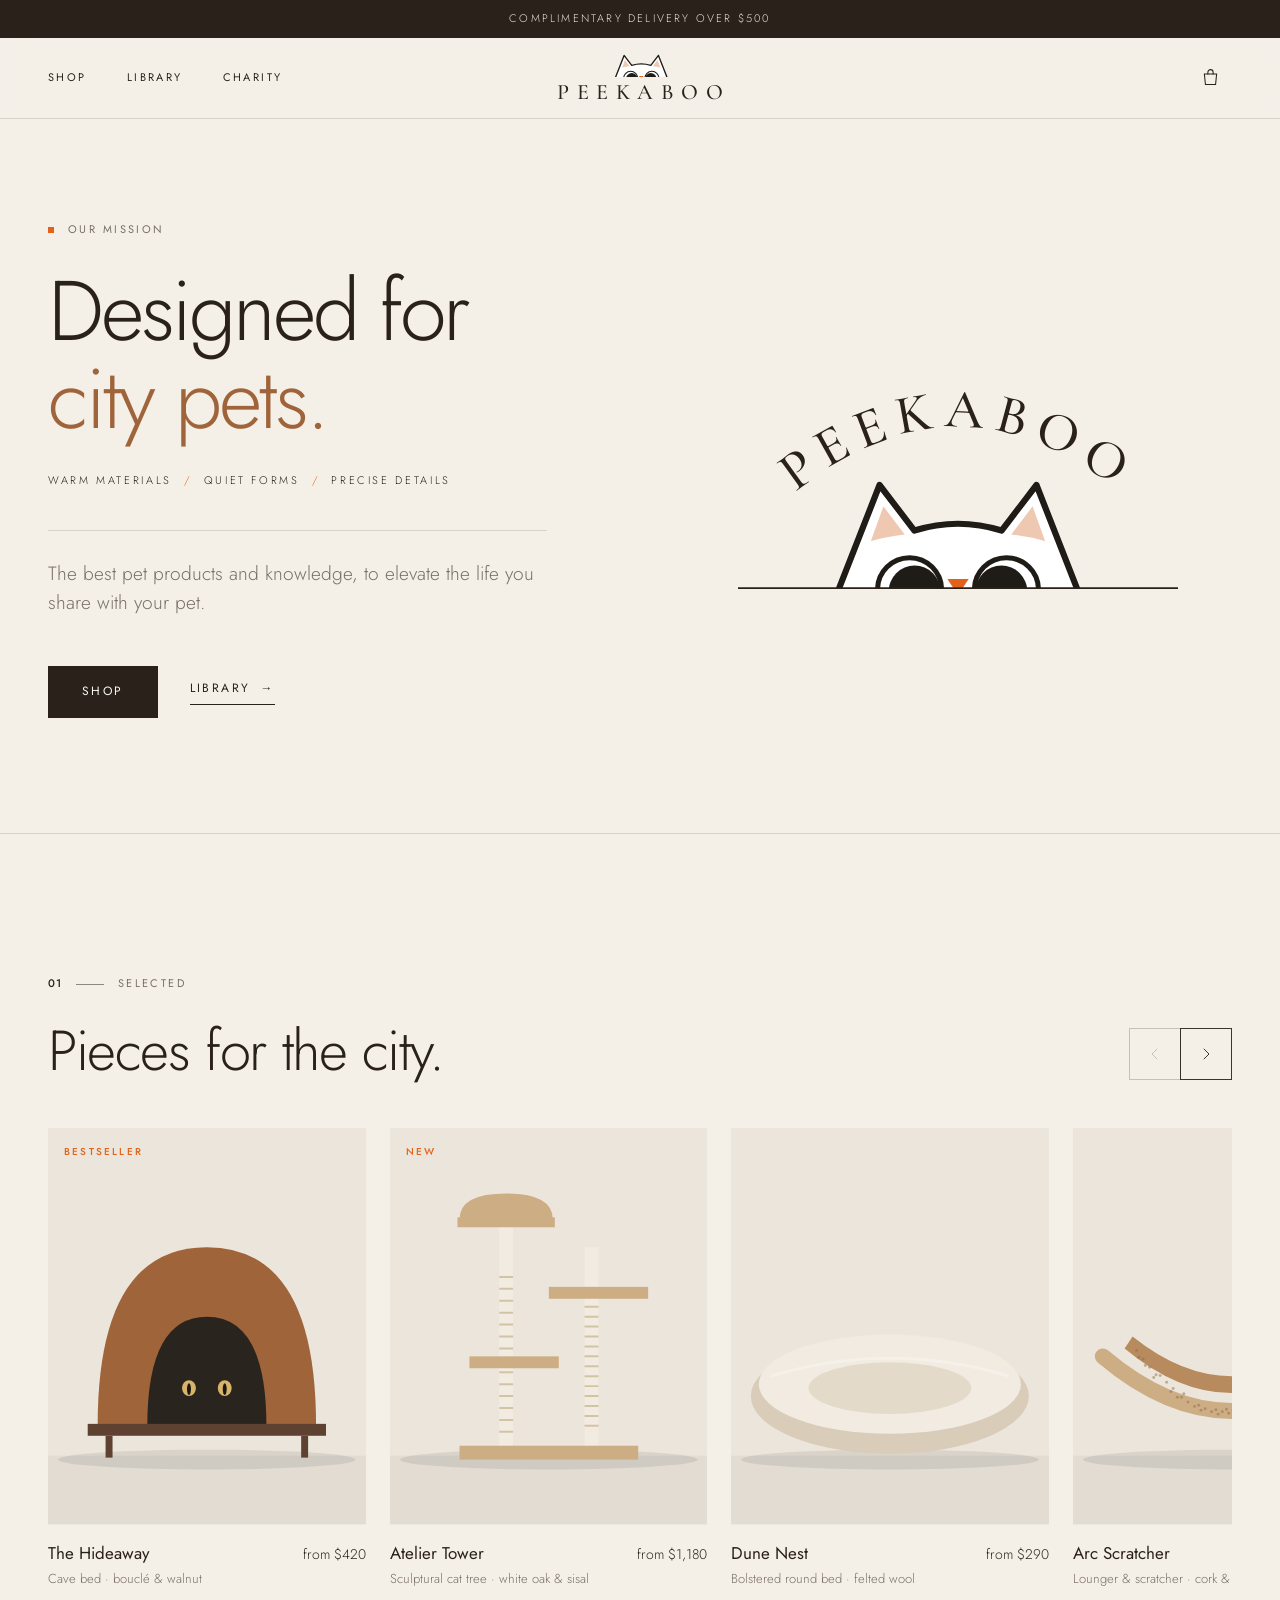
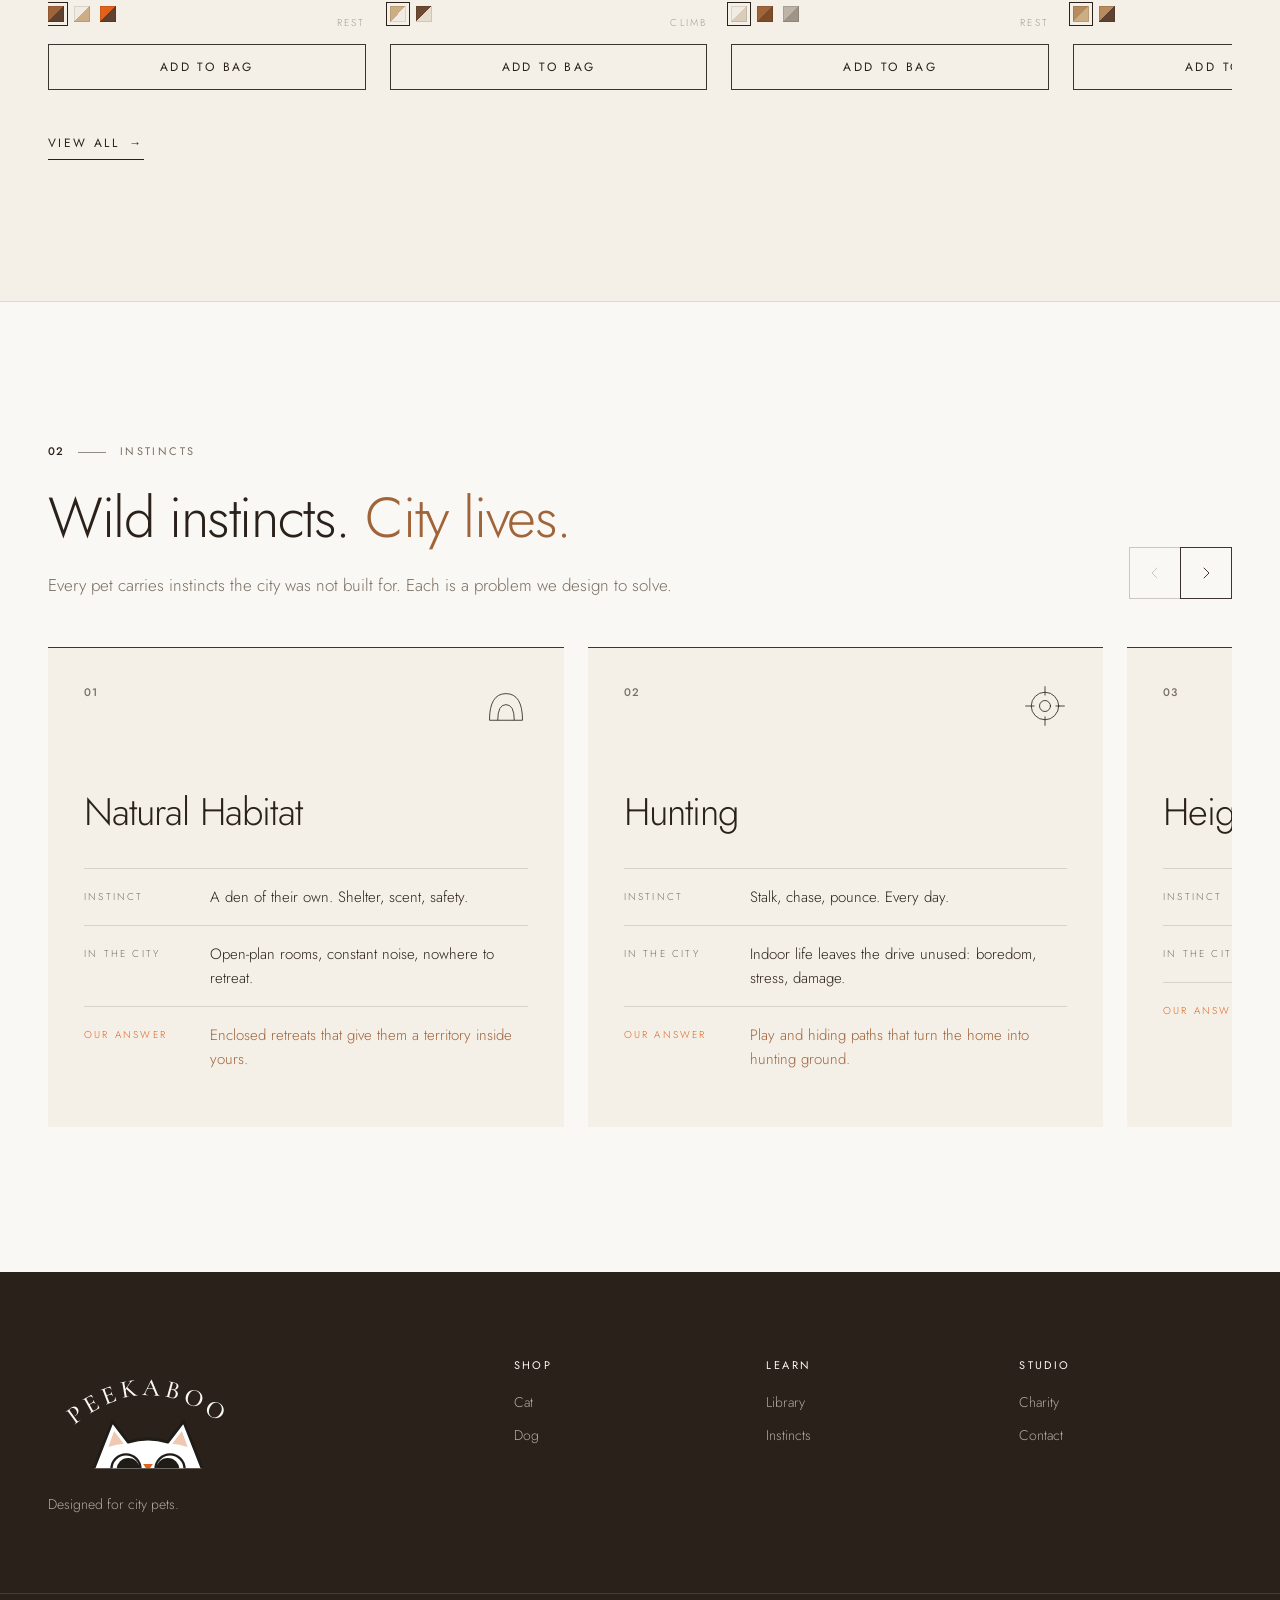
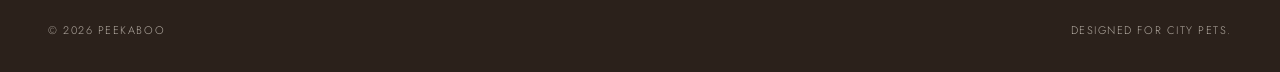
==== commit c4f1653f: "Replace hero illustration with the PEEKABOO logo Co-Authored-By: Claude Opus 5.5 <noreply@anthropic." ====
--- a/index.html
+++ b/index.html
@@ -27,29 +27,13 @@
             <a href="library.html" class="btn btn-link">Library <span aria-hidden="true">→</span></a>
           </div>
         </div>
-        <div class="hero-art" aria-hidden="true">
-          <div class="hero-frame">
-            <svg viewBox="0 0 400 480" class="hero-svg">
-              <defs>
-                <linearGradient id="hg-hole" x1="0" y1="0" x2="0" y2="1"><stop offset="0" stop-color="#d9cbb6"/><stop offset="1" stop-color="#efe7da"/></linearGradient>
-                <clipPath id="hero-hole"><path d="M134 392 Q134 276 200 276 Q266 276 266 392 Z"/></clipPath>
-              </defs>
-              <rect width="400" height="480" fill="#eee8de"/>
-              <rect y="392" width="400" height="88" fill="#d8c3a2"/>
-              <g stroke="#c7ae88" stroke-width="1"><path d="M0 420 H400 M0 452 H400"/><path d="M120 392 V420 M290 420 V452 M60 452 V480 M330 392 V420"/></g>
-              <!-- cave bed: cognac leather shell, saddle stitching -->
-              <path d="M76 392 Q76 196 200 196 Q324 196 324 392 Z" fill="#a0643a"/>
-              <path d="M90 392 Q90 212 200 212 Q310 212 310 392" fill="none" stroke="#e8d6bd" stroke-width="1.6" stroke-dasharray="5 5" opacity=".75"/>
-              <path d="M134 392 Q134 276 200 276 Q266 276 266 392 Z" fill="url(#hg-hole)"/>
-              <g clip-path="url(#hero-hole)" class="hero-cat"><use href="#peek-cat" x="120" y="322" width="160" height="70"/></g>
-              <!-- walnut base -->
-              <rect x="66" y="390" width="268" height="10" fill="#5e4130"/>
-              <rect x="84" y="400" width="5" height="30" fill="#5e4130"/><rect x="311" y="400" width="5" height="30" fill="#5e4130"/>
-              <!-- orange accent object -->
-              <rect x="342" y="352" width="40" height="40" fill="#e2621b"/>
-              <rect x="342" y="352" width="40" height="7" fill="#c9541a"/>
-            </svg>
-          </div>
+        <div class="hero-logo" aria-hidden="true">
+          <svg viewBox="0 0 320 174">
+            <path id="hero-arc" d="M36 108 Q160 4 284 108" fill="none"/>
+            <text text-anchor="middle"><textPath href="#hero-arc" startOffset="50%">PEEKABOO</textPath></text>
+            <use href="#peek-cat" x="67" y="91" width="186" height="82"/>
+            <line x1="0" y1="173.2" x2="320" y2="173.2" stroke="#2b211b" stroke-width="1.2"/>
+          </svg>
         </div>
       </div>
     </section>
--- a/assets/css/styles.css
+++ b/assets/css/styles.css
@@ -150,11 +150,9 @@
 .hero h1 { font-size: clamp(46px, 6.6vw, 96px); margin-bottom: 32px; letter-spacing: -0.035em; }
 .lede { font-size: clamp(16px, 1.3vw, 18px); color: var(--muted); max-width: 30em; margin-bottom: 48px; }
 .hero-cta { display: flex; flex-wrap: wrap; gap: 32px; align-items: center; }
-.hero-art { position: relative; }
-.hero-frame { overflow: hidden; aspect-ratio: 5 / 6; }
-.hero-svg { width: 100%; height: 100%; }
-.hero-cat use { animation: peek 7s var(--ease) infinite; }
-@keyframes peek { 0%, 70%, 100% { transform: translateY(0); } 80%, 88% { transform: translateY(-8px); } }
+.hero-logo { justify-self: center; width: 100%; max-width: 440px; }
+.hero-logo svg { width: 100%; height: auto; overflow: visible; }
+.hero-logo text { font-family: var(--font-mark); font-weight: 500; font-size: 40px; letter-spacing: 7px; fill: var(--espresso); }
 
 /* ==========================================================================
    Sections
@@ -416,7 +414,7 @@
   .logo-word { font-size: 19px; letter-spacing: .28em; margin-right: -.28em; }
   .logo-cat { width: 48px; margin-bottom: 3px; }
   .hero-grid { grid-template-columns: 1fr; }
-  .hero-art { max-width: 480px; width: 100%; }
+  .hero-logo { max-width: 300px; justify-self: start; margin-top: 24px; }
   .qv-body { grid-template-columns: 1fr; }
   .qv-media { max-height: 46vh; overflow: hidden; }
   .qv-info { padding: 32px 22px 28px; }
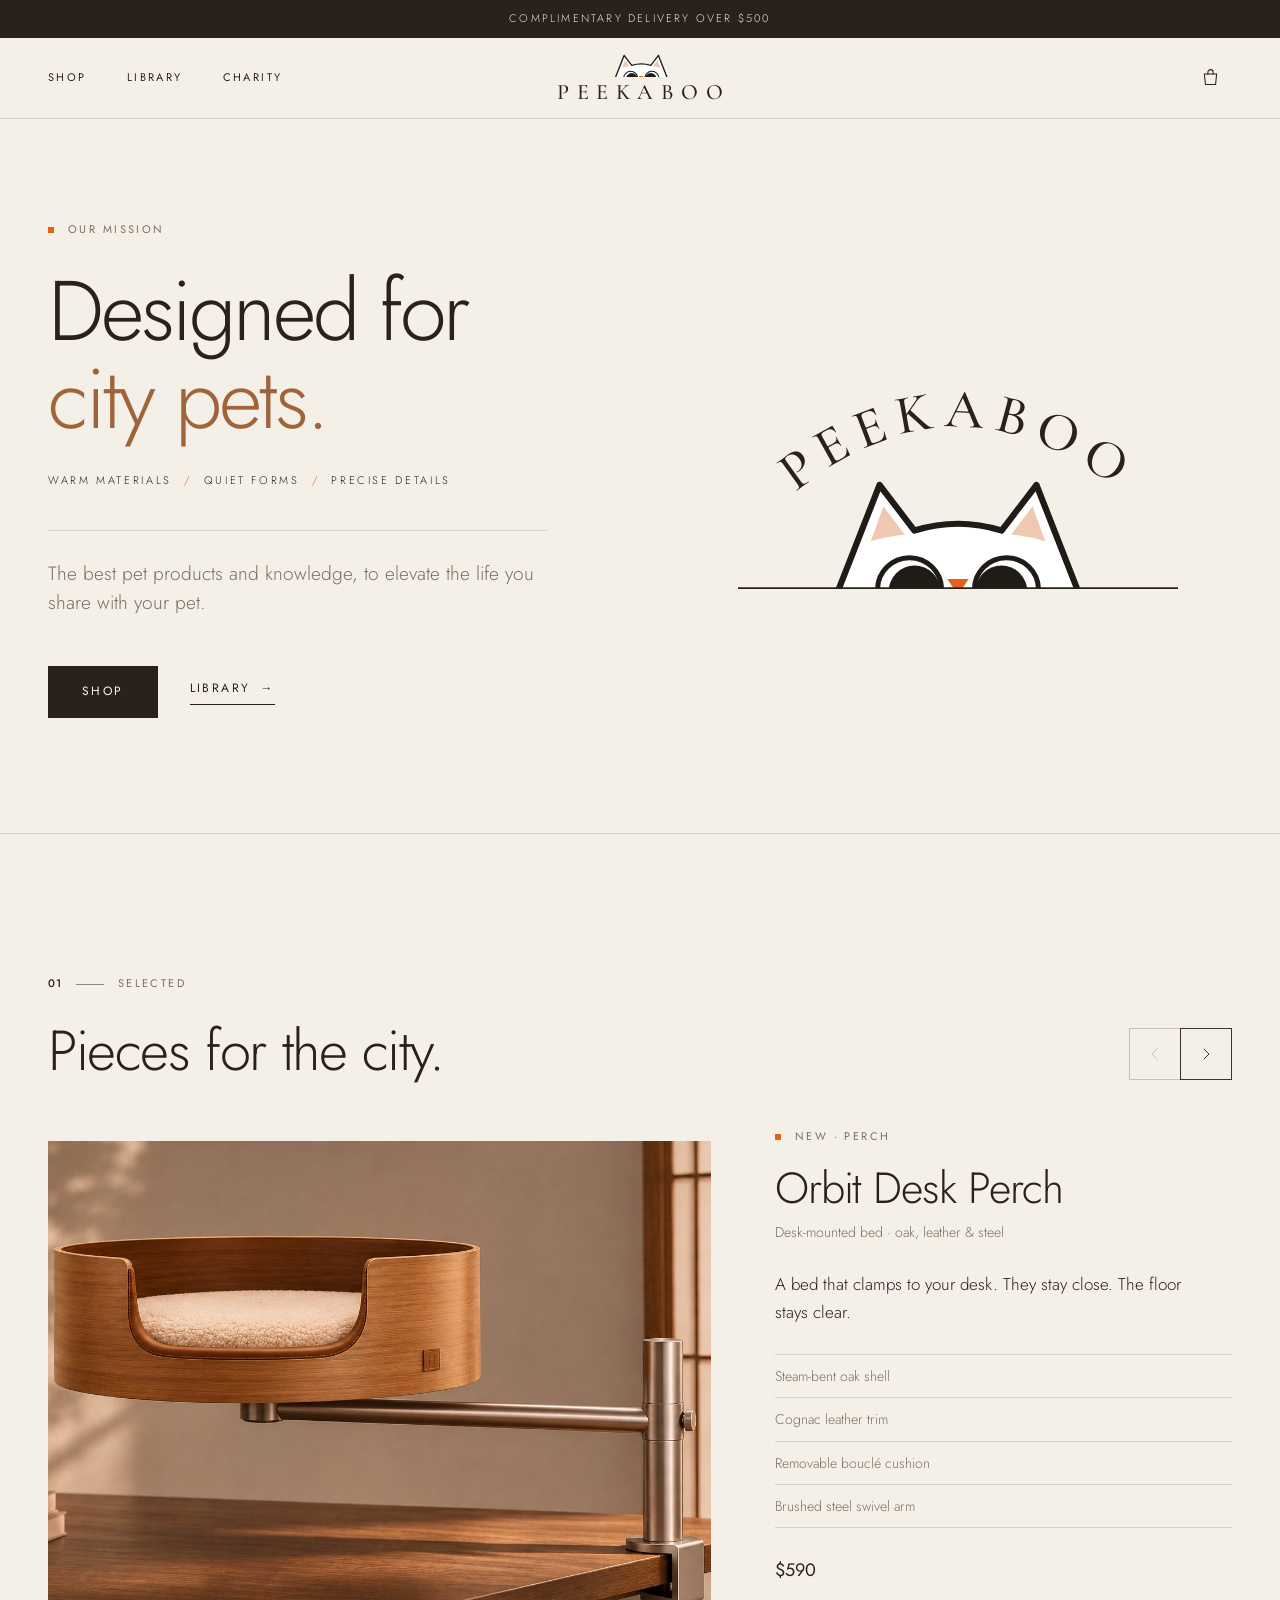
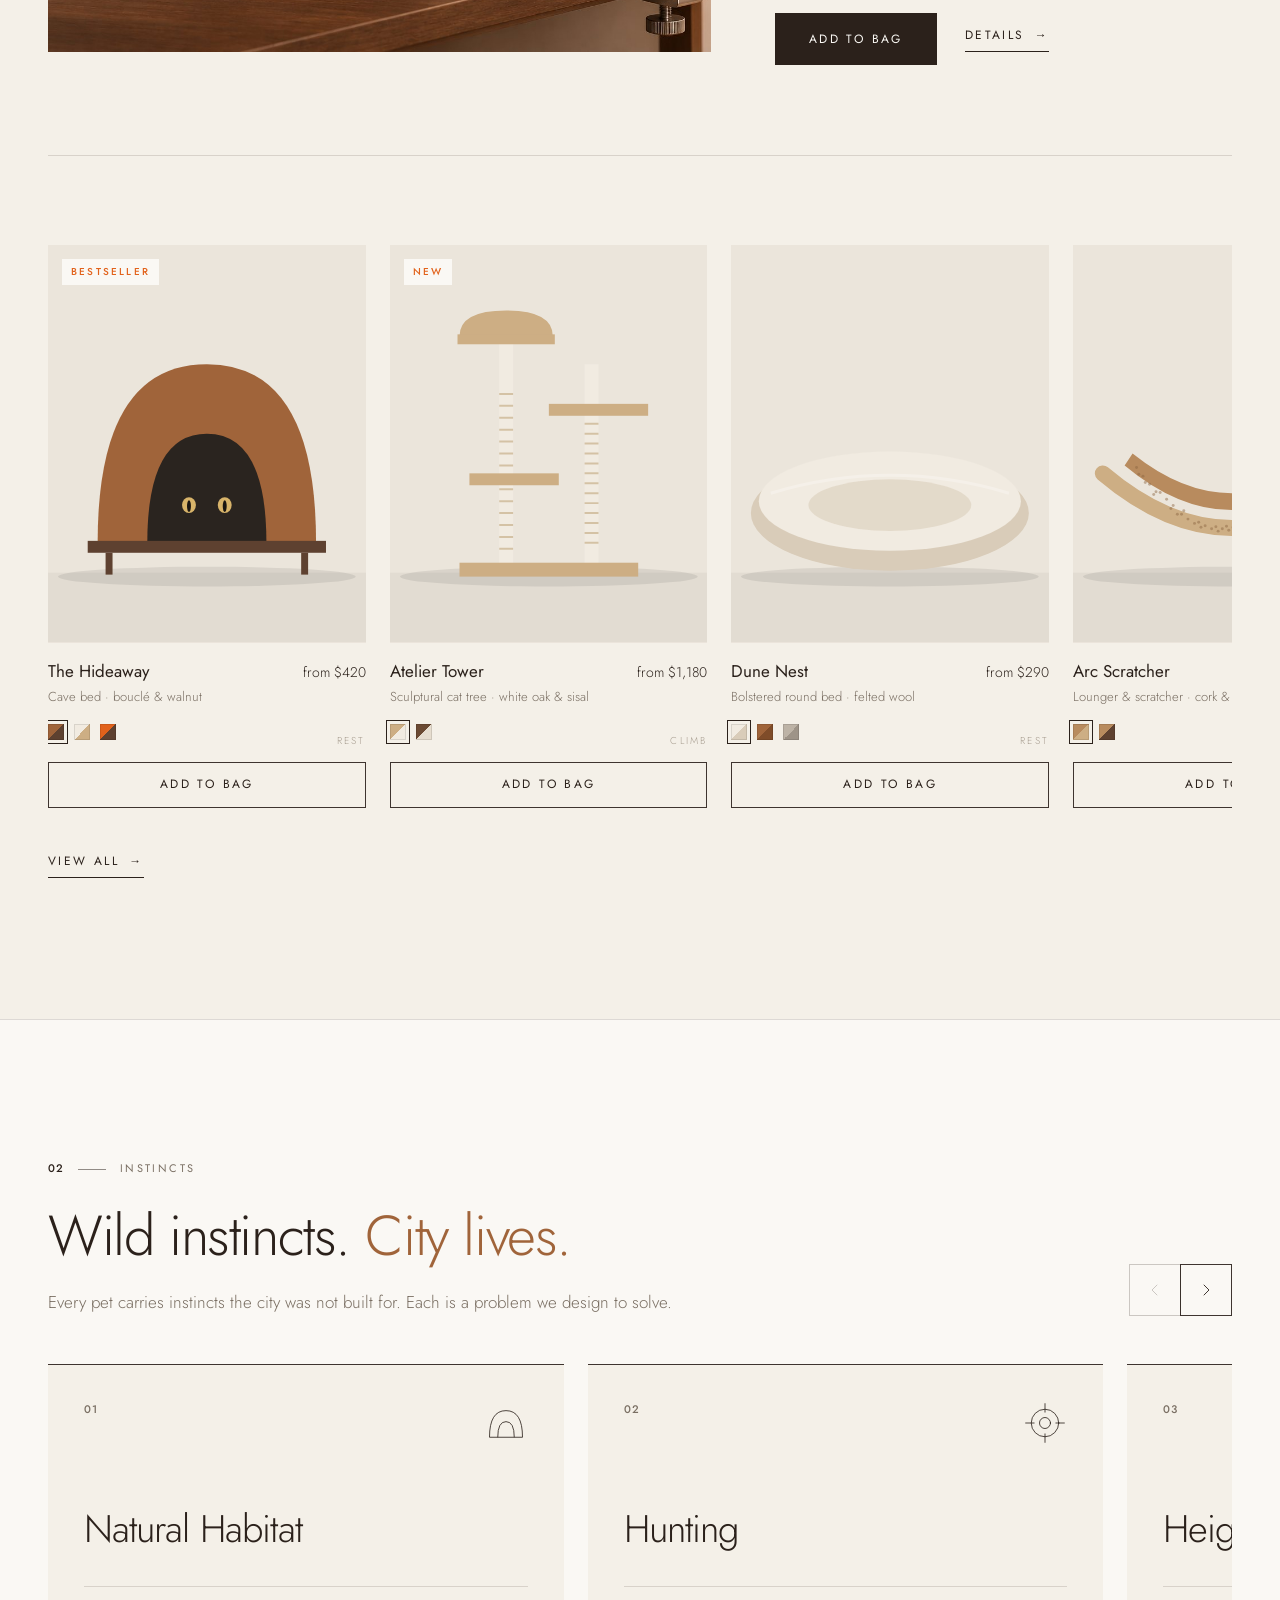
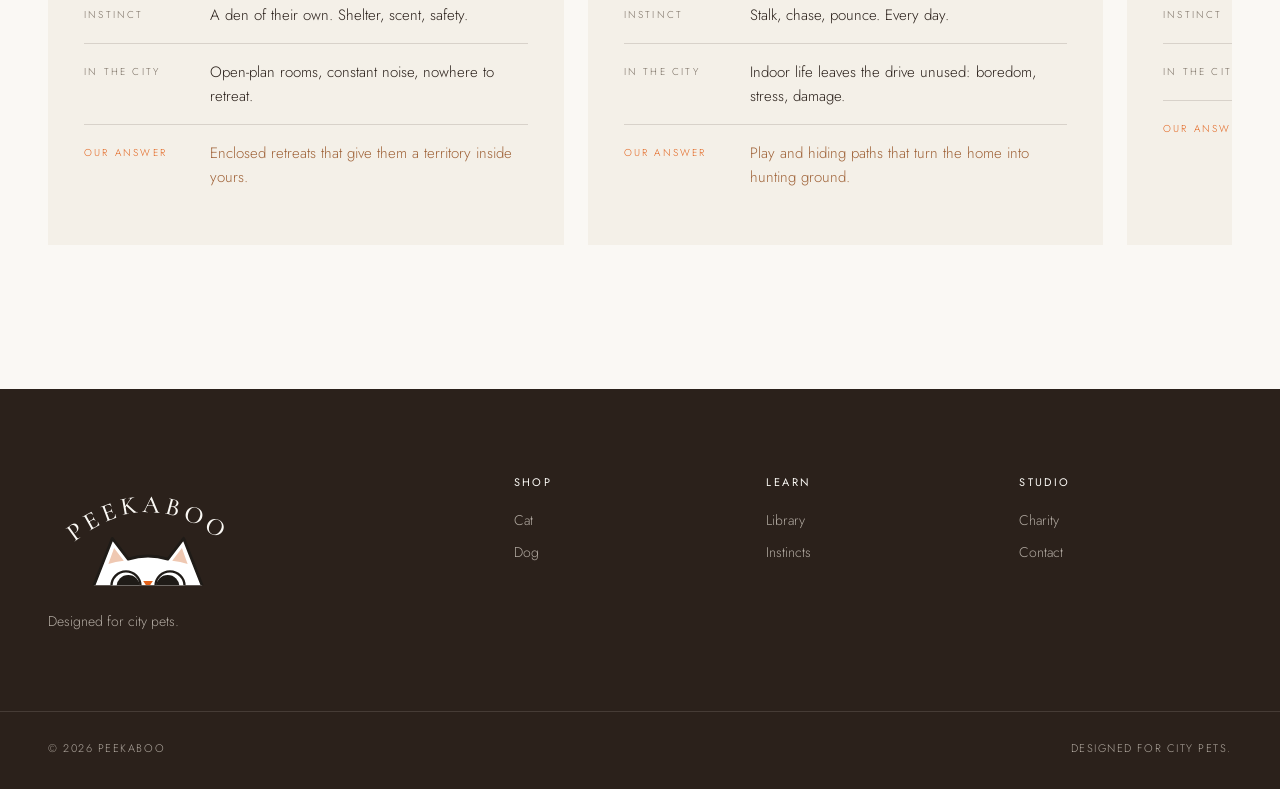
==== commit e65d84bc: "Add Orbit Desk Perch as the first featured product - Real product photo (cropped to the product) use" ====
--- a/index.html
+++ b/index.html
@@ -55,6 +55,7 @@
             </button>
           </div>
         </div>
+        <div data-spotlight></div>
         <div class="rail rail-products" id="product-rail" data-products="featured" tabindex="0" aria-label="Featured products"></div>
         <a href="shop.html" class="btn btn-link rail-more">View all <span aria-hidden="true">→</span></a>
       </div>
--- a/assets/css/styles.css
+++ b/assets/css/styles.css
@@ -195,7 +195,7 @@
 .product-art svg { transition: transform 1s var(--ease); }
 .product-media:hover .product-art svg { transform: scale(1.035); }
 .product-badge {
-  position: absolute; z-index: 2; top: 16px; left: 16px;
+  position: absolute; z-index: 2; top: 14px; left: 14px; background: var(--paper); padding: 5px 9px;
   font-size: 10px; letter-spacing: .22em; text-transform: uppercase; font-weight: 500; color: var(--orange);
 }
 .quick-label {
@@ -321,6 +321,25 @@
 .reveal { opacity: 0; transform: translateY(16px); transition: opacity 1s var(--ease), transform 1s var(--ease); }
 .reveal.is-in { opacity: 1; transform: none; }
 
+/* Product photos (cards, quick view, bag) */
+.product-photo { display: block; width: 100%; height: 100%; object-fit: cover; transition: transform 1s var(--ease); }
+.product-media:hover .product-photo { transform: scale(1.035); }
+
+/* Spotlight feature */
+.spotlight { display: grid; grid-template-columns: 1.45fr 1fr; gap: clamp(32px, 5vw, 80px); align-items: center; padding-bottom: clamp(56px, 7vw, 96px); margin-bottom: clamp(56px, 7vw, 96px); border-bottom: 1px solid var(--line); }
+.spotlight-media { display: block; width: 100%; overflow: hidden; background: var(--art-bg); aspect-ratio: 1174 / 904; }
+.spotlight-media img, .spotlight-media svg { width: 100%; height: 100%; object-fit: cover; transition: transform 1.2s var(--ease); }
+.spotlight-media:hover img { transform: scale(1.025); }
+.spotlight-info .eyebrow { margin-bottom: 20px; }
+.spotlight-info h3 { font-size: clamp(30px, 3.4vw, 46px); margin-bottom: 10px; }
+.spotlight-sub { font-size: 14px; color: var(--muted); margin-bottom: 28px; }
+.spotlight-desc { font-size: 17px; max-width: 24em; margin-bottom: 28px; }
+.spotlight-details { list-style: none; margin: 0 0 28px; padding: 0; }
+.spotlight-details li { padding: 10px 0; border-top: 1px solid var(--line); font-size: 14px; color: var(--muted); }
+.spotlight-details li:last-child { border-bottom: 1px solid var(--line); }
+.spotlight-price { font-size: 18px; font-weight: 400; margin-bottom: 28px; }
+.spotlight-cta { display: flex; flex-wrap: wrap; gap: 28px; align-items: center; }
+
 /* ==========================================================================
    Home — mission
    ========================================================================== */
@@ -422,6 +441,7 @@
   .footer-grid { grid-template-columns: 1fr 1fr; }
   .footer-brand { grid-column: 1 / -1; }
   .rail-head { flex-direction: column; align-items: flex-start; }
+  .spotlight { grid-template-columns: 1fr; }
 }
 @media (max-width: 560px) {
   .rail { gap: 14px; }
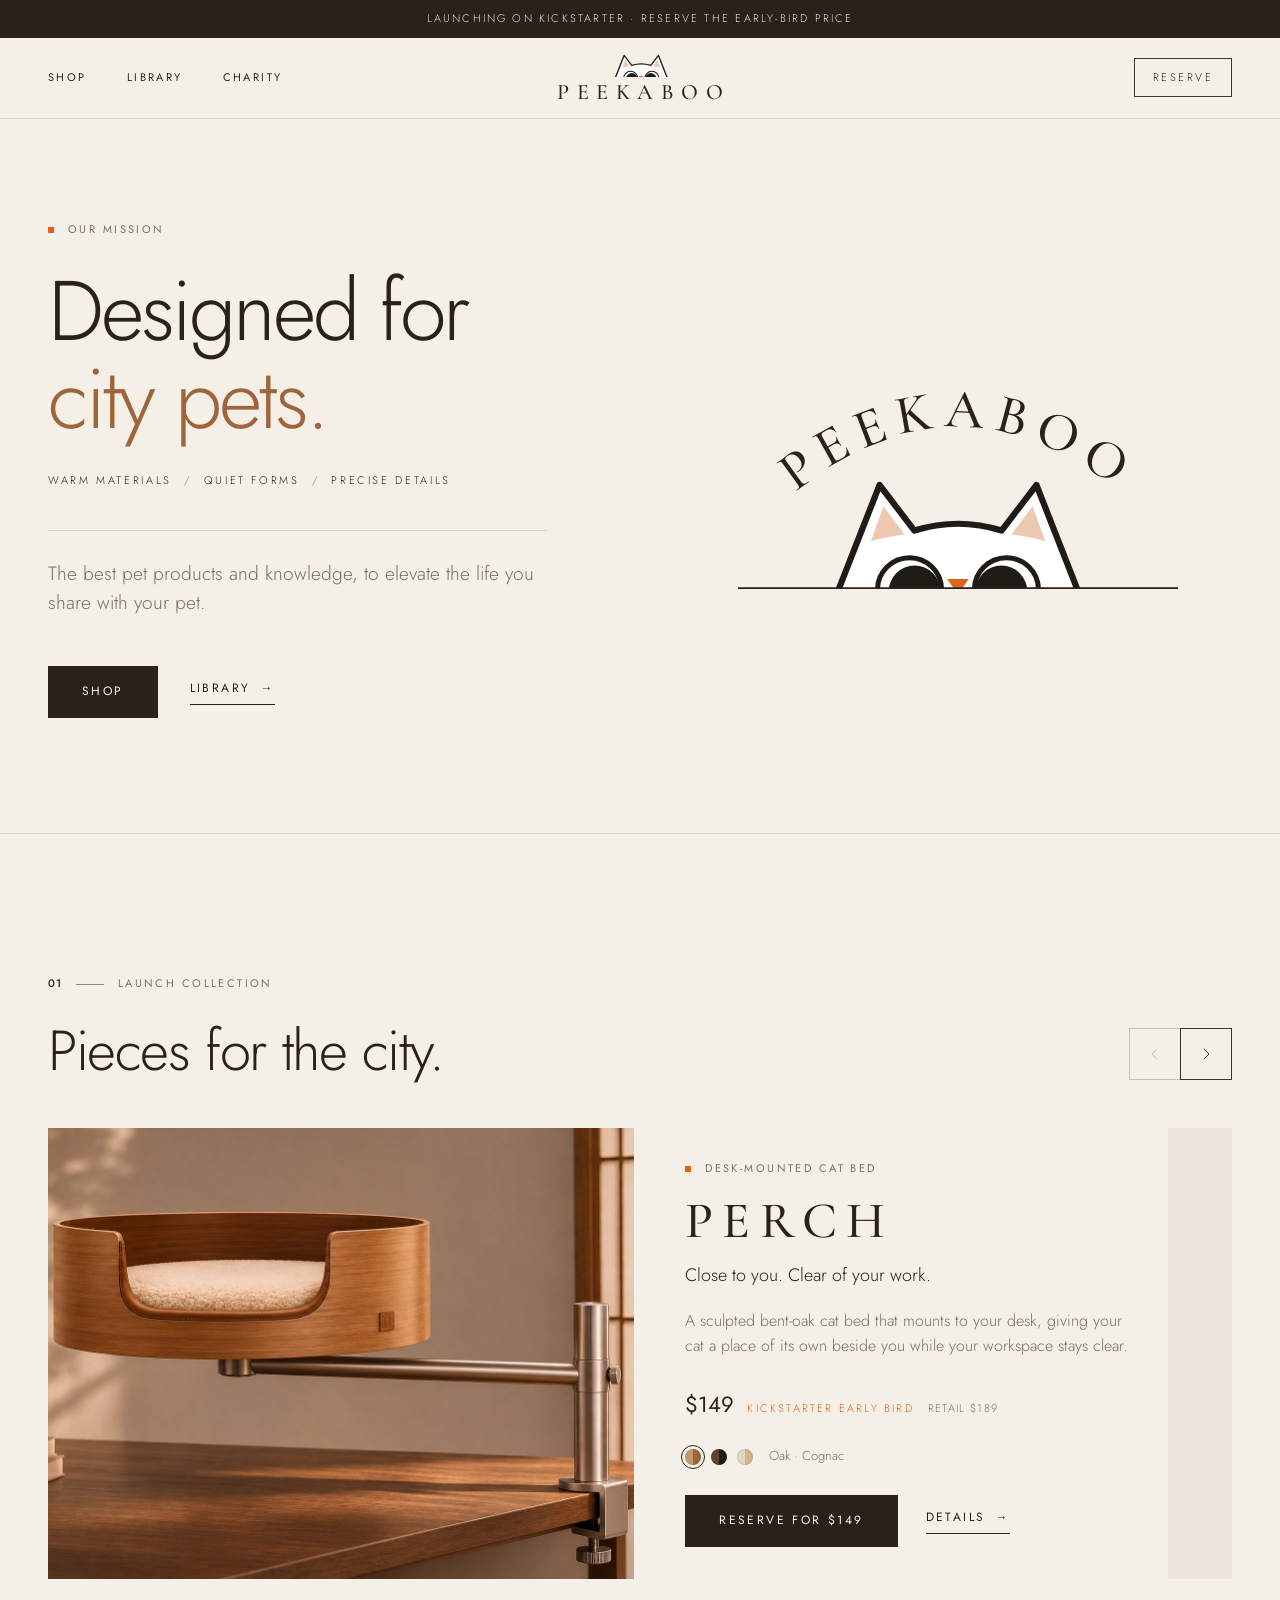
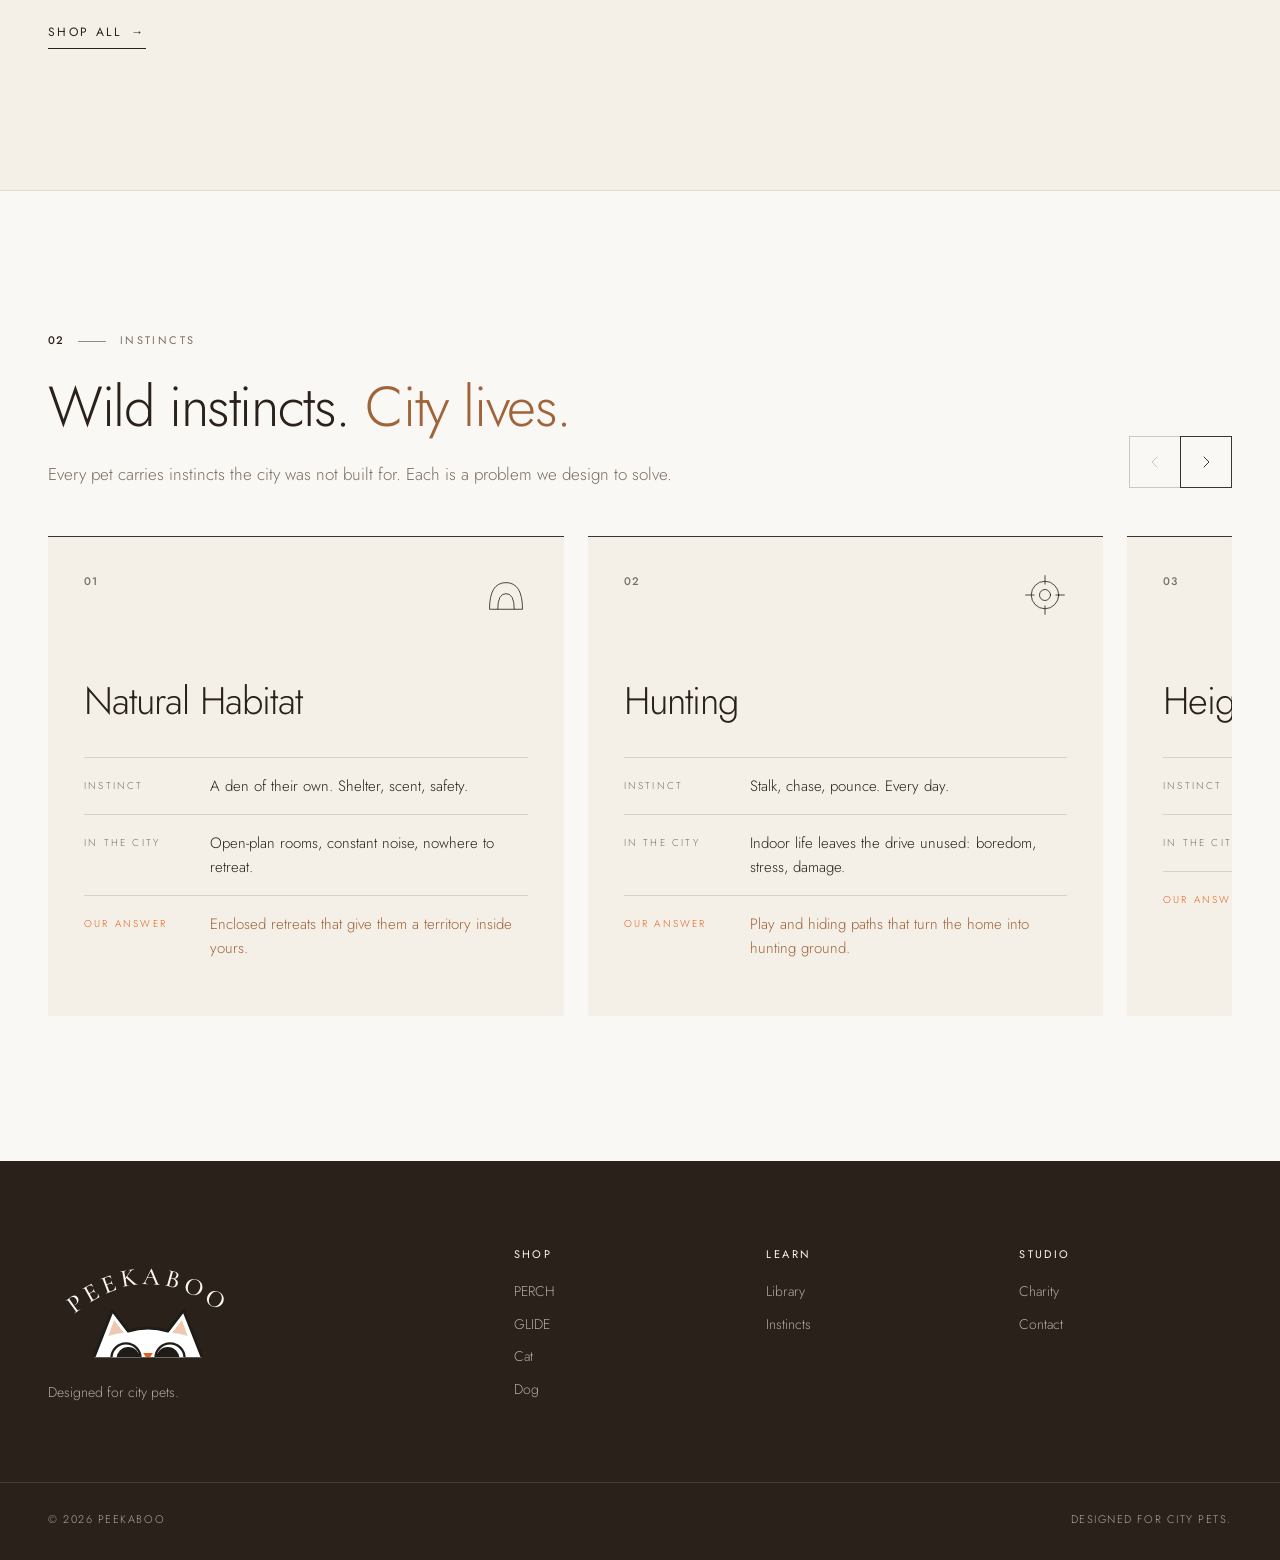
==== commit cb2c52e9: "Build launch collection from product handoff v2: PERCH and GLIDE - Replace placeholder catalogue wit" ====
--- a/index.html
+++ b/index.html
@@ -39,25 +39,24 @@
     </section>
 
     <!-- 2. PRODUCTS -->
-    <section class="section rail-section" aria-labelledby="products-title">
+    <section class="section rail-section" id="launch" aria-labelledby="products-title">
       <div class="container">
         <div class="rail-head">
           <div>
-            <p class="eyebrow"><span class="idx">01</span>Selected</p>
+            <p class="eyebrow"><span class="idx">01</span>Launch collection</p>
             <h2 id="products-title">Pieces for the city.</h2>
           </div>
           <div class="rail-controls">
-            <button class="rail-btn" data-rail="product-rail" data-dir="-1" aria-label="Previous">
+            <button class="rail-btn" data-rail="launch-rail" data-dir="-1" aria-label="Previous">
               <svg viewBox="0 0 24 24" aria-hidden="true"><path d="M15 5l-7 7 7 7"/></svg>
             </button>
-            <button class="rail-btn" data-rail="product-rail" data-dir="1" aria-label="Next">
+            <button class="rail-btn" data-rail="launch-rail" data-dir="1" aria-label="Next">
               <svg viewBox="0 0 24 24" aria-hidden="true"><path d="M9 5l7 7-7 7"/></svg>
             </button>
           </div>
         </div>
-        <div data-spotlight></div>
-        <div class="rail rail-products" id="product-rail" data-products="featured" tabindex="0" aria-label="Featured products"></div>
-        <a href="shop.html" class="btn btn-link rail-more">View all <span aria-hidden="true">→</span></a>
+        <div class="rail rail-launch" id="launch-rail" data-launch tabindex="0" aria-label="Launch collection"></div>
+        <a href="shop.html" class="btn btn-link rail-more">Shop all <span aria-hidden="true">→</span></a>
       </div>
     </section>
 
--- a/assets/css/styles.css
+++ b/assets/css/styles.css
@@ -131,13 +131,6 @@
 .header-actions { grid-column: 3; justify-self: end; display: flex; gap: 2px; }
 .menu-toggle { display: none; }
 
-.cart-count {
-  position: absolute; top: 6px; right: 4px;
-  min-width: 16px; height: 16px; padding: 0 4px;
-  background: var(--orange); color: var(--paper); font-size: 10px; font-weight: 500; line-height: 16px; text-align: center;
-}
-.cart-count.bump { animation: bump .45s var(--ease); }
-@keyframes bump { 40% { transform: scale(1.3); } }
 
 .mobile-nav { display: flex; flex-direction: column; padding: 8px var(--gutter) 24px; border-top: 1px solid var(--line); }
 .mobile-nav a { font-size: 24px; font-weight: 300; padding: 14px 0; border-bottom: 1px solid var(--line); }
@@ -237,86 +230,6 @@
 .site-footer a:hover { color: var(--orange); }
 .footer-base { display: flex; justify-content: space-between; flex-wrap: wrap; gap: 12px; padding-top: 28px; font-size: 11px; letter-spacing: .14em; text-transform: uppercase; }
 
-/* ==========================================================================
-   Quick view
-   ========================================================================== */
-.quick-view {
-  width: min(1080px, calc(100vw - 32px)); max-height: calc(100vh - 48px); padding: 0; border: 0;
-  background: var(--surface); color: var(--text); overflow: auto;
-}
-.quick-view::backdrop { background: rgba(43, 33, 27, .55); }
-.quick-view[open] { animation: rise .45s var(--ease); }
-@keyframes rise { from { opacity: 0; transform: translateY(12px); } }
-.qv-close { position: absolute; top: 12px; right: 12px; z-index: 2; }
-.qv-body { display: grid; grid-template-columns: 1fr 1fr; }
-.qv-media { background: var(--art-bg); display: flex; }
-.qv-media svg { width: 100%; height: 100%; min-height: 100%; }
-.qv-info { padding: 56px 48px 44px; }
-.qv-info .eyebrow { margin-bottom: 20px; }
-.qv-info h2 { font-size: 40px; }
-.qv-sub { color: var(--muted); margin: 8px 0 18px; font-size: 14px; }
-.qv-price { font-size: 18px; margin-bottom: 20px; font-weight: 400; }
-.qv-desc { color: var(--muted); }
-.qv-field { border: 0; padding: 0; margin: 28px 0 0; }
-.qv-field legend { font-size: 11px; letter-spacing: .2em; text-transform: uppercase; font-weight: 400; margin-bottom: 14px; padding: 0; }
-.qv-field legend span { text-transform: none; letter-spacing: .02em; color: var(--muted); }
-.size-group { display: flex; flex-wrap: wrap; gap: 0; }
-.size-btn { min-height: 44px; padding: 0 18px; border: 1px solid var(--line); margin-left: -1px; font-size: 13px; transition: color .2s; }
-.size-btn:first-child { margin-left: 0; }
-.size-btn:hover { color: var(--cognac); }
-.size-btn.is-active { border-color: var(--espresso); position: relative; z-index: 1; }
-.qv-actions { display: flex; gap: 12px; margin-top: 32px; flex-wrap: wrap; }
-.qv-actions .btn { flex: 1 1 220px; }
-.qty { display: inline-flex; align-items: center; border: 1px solid var(--line); min-height: 52px; }
-.qty button { width: 44px; height: 100%; min-height: 44px; font-size: 16px; }
-.qty button:hover { color: var(--orange); }
-.qty span { min-width: 28px; text-align: center; }
-.qty-sm { min-height: 34px; }
-.qty-sm button { width: 32px; min-height: 32px; font-size: 14px; }
-.qv-details { margin-top: 32px; border-top: 1px solid var(--line); padding-top: 18px; }
-.qv-details summary { cursor: pointer; font-size: 11px; letter-spacing: .2em; text-transform: uppercase; }
-.qv-details ul { margin: 14px 0 0; padding-left: 0; list-style: none; color: var(--muted); font-size: 14px; }
-.qv-details li { padding: 8px 0; border-bottom: 1px solid var(--line); }
-
-/* ==========================================================================
-   Cart drawer
-   ========================================================================== */
-.drawer-scrim { position: fixed; inset: 0; z-index: 60; background: rgba(43, 33, 27, .45); opacity: 0; transition: opacity .3s var(--ease); }
-.drawer-scrim.is-open { opacity: 1; }
-.cart-drawer {
-  position: fixed; z-index: 61; top: 0; right: 0; bottom: 0; width: min(440px, 100vw);
-  background: var(--surface); display: flex; flex-direction: column;
-  transform: translateX(100%); transition: transform .5s var(--ease); visibility: hidden;
-}
-.cart-drawer.is-open { transform: none; visibility: visible; }
-.cart-drawer:focus { outline: none; }
-.cart-head { display: flex; justify-content: space-between; align-items: center; padding: 20px 24px; border-bottom: 1px solid var(--line); }
-.cart-head h2 { font-size: 13px; letter-spacing: .22em; text-transform: uppercase; font-weight: 400; }
-.cart-shipping { padding: 16px 24px; font-size: 13px; border-bottom: 1px solid var(--line); }
-.cart-shipping p { margin: 0 0 10px; }
-.cart-shipping strong { font-weight: 500; }
-.ship-bar { height: 2px; background: var(--line); overflow: hidden; }
-.ship-bar span { display: block; height: 100%; background: var(--orange); transition: width .5s var(--ease); }
-.cart-items { list-style: none; margin: 0; padding: 0 24px; overflow-y: auto; flex: 1; }
-.cart-item { display: grid; grid-template-columns: 84px 1fr; gap: 16px; padding: 20px 0; border-bottom: 1px solid var(--line); }
-.cart-thumb { aspect-ratio: 4 / 5; overflow: hidden; }
-.cart-thumb svg { width: 100%; height: 100%; }
-.cart-meta strong { font-weight: 400; font-size: 15px; }
-.cart-meta p { font-size: 12px; color: var(--muted); margin: 2px 0 12px; }
-.cart-empty { padding: 56px 24px; text-align: center; display: flex; flex-direction: column; gap: 20px; align-items: center; color: var(--muted); flex: 1; }
-.cart-foot { padding: 20px 24px 28px; border-top: 1px solid var(--line); }
-.cart-row { display: flex; justify-content: space-between; font-size: 15px; }
-.cart-row strong { font-weight: 400; }
-.cart-note { font-size: 12px; color: var(--muted); margin: 6px 0 18px; }
-
-/* Toast */
-.toast {
-  position: fixed; z-index: 80; left: 50%; bottom: 28px; transform: translate(-50%, 16px);
-  background: var(--espresso); color: var(--paper); padding: 14px 22px; font-size: 12px; letter-spacing: .12em; text-transform: uppercase;
-  opacity: 0; pointer-events: none; transition: all .35s var(--ease); max-width: calc(100vw - 32px);
-}
-.toast.is-visible { opacity: 1; transform: translate(-50%, 0); }
-
 /* Reveal */
 .reveal { opacity: 0; transform: translateY(16px); transition: opacity 1s var(--ease), transform 1s var(--ease); }
 .reveal.is-in { opacity: 1; transform: none; }
@@ -324,21 +237,6 @@
 /* Product photos (cards, quick view, bag) */
 .product-photo { display: block; width: 100%; height: 100%; object-fit: cover; transition: transform 1s var(--ease); }
 .product-media:hover .product-photo { transform: scale(1.035); }
-
-/* Spotlight feature */
-.spotlight { display: grid; grid-template-columns: 1.45fr 1fr; gap: clamp(32px, 5vw, 80px); align-items: center; padding-bottom: clamp(56px, 7vw, 96px); margin-bottom: clamp(56px, 7vw, 96px); border-bottom: 1px solid var(--line); }
-.spotlight-media { display: block; width: 100%; overflow: hidden; background: var(--art-bg); aspect-ratio: 1174 / 904; }
-.spotlight-media img, .spotlight-media svg { width: 100%; height: 100%; object-fit: cover; transition: transform 1.2s var(--ease); }
-.spotlight-media:hover img { transform: scale(1.025); }
-.spotlight-info .eyebrow { margin-bottom: 20px; }
-.spotlight-info h3 { font-size: clamp(30px, 3.4vw, 46px); margin-bottom: 10px; }
-.spotlight-sub { font-size: 14px; color: var(--muted); margin-bottom: 28px; }
-.spotlight-desc { font-size: 17px; max-width: 24em; margin-bottom: 28px; }
-.spotlight-details { list-style: none; margin: 0 0 28px; padding: 0; }
-.spotlight-details li { padding: 10px 0; border-top: 1px solid var(--line); font-size: 14px; color: var(--muted); }
-.spotlight-details li:last-child { border-bottom: 1px solid var(--line); }
-.spotlight-price { font-size: 18px; font-weight: 400; margin-bottom: 28px; }
-.spotlight-cta { display: flex; flex-wrap: wrap; gap: 28px; align-items: center; }
 
 /* ==========================================================================
    Home — mission
@@ -371,7 +269,6 @@
 .rail::-webkit-scrollbar { display: none; }
 .rail > * { scroll-snap-align: start; }
 .rail:focus-visible { outline-offset: 6px; }
-.rail-products { grid-auto-columns: calc((100% - 3 * 24px) / 3.5); }
 .rail-instincts { grid-auto-columns: calc((100% - 24px) / 2.25); }
 .rail-more { margin-top: 40px; }
 
@@ -422,7 +319,6 @@
    Responsive
    ========================================================================== */
 @media (max-width: 1024px) {
-  .rail-products { grid-auto-columns: calc((100% - 24px) / 2.3); }
   .rail-instincts { grid-auto-columns: calc((100% - 24px) / 1.4); }
   .topic-grid { grid-template-columns: repeat(2, 1fr); row-gap: 56px; }
 }
@@ -434,18 +330,12 @@
   .logo-cat { width: 48px; margin-bottom: 3px; }
   .hero-grid { grid-template-columns: 1fr; }
   .hero-logo { max-width: 300px; justify-self: start; margin-top: 24px; }
-  .qv-body { grid-template-columns: 1fr; }
-  .qv-media { max-height: 46vh; overflow: hidden; }
-  .qv-info { padding: 32px 22px 28px; }
-  .qv-info h2 { font-size: 32px; }
   .footer-grid { grid-template-columns: 1fr 1fr; }
   .footer-brand { grid-column: 1 / -1; }
   .rail-head { flex-direction: column; align-items: flex-start; }
-  .spotlight { grid-template-columns: 1fr; }
 }
 @media (max-width: 560px) {
   .rail { gap: 14px; }
-  .rail-products { grid-auto-columns: 72%; }
   .rail-instincts { grid-auto-columns: 88%; }
   .instinct-card { padding: 28px 22px 28px; min-height: 0; }
   .instinct-top { margin-bottom: 40px; }
@@ -466,6 +356,114 @@
   .aesthetic { flex-direction: column; }
   .aesthetic span + span::before { content: none; }
 }
+/* ==========================================================================
+   Launch collection, prices, colourways, product pages, reserve
+   ========================================================================== */
+.header-cta { font-size: 11px; letter-spacing: .22em; text-transform: uppercase; padding: 10px 18px; border: 1px solid var(--line-strong); transition: background .25s var(--ease), color .25s var(--ease); }
+.header-cta:hover { background: var(--espresso); color: var(--paper); }
+
+.product-drawing { display: block; width: 100%; height: 100%; }
+
+.price { display: flex; flex-wrap: wrap; align-items: baseline; gap: 6px 14px; margin: 0 0 24px; }
+.price strong { font-size: 22px; font-weight: 400; letter-spacing: -0.01em; }
+.price span { font-size: 11px; letter-spacing: .2em; text-transform: uppercase; color: var(--orange); }
+.price .price-retail { color: var(--muted); letter-spacing: .12em; }
+
+.variant-row { display: flex; align-items: center; gap: 16px; margin-bottom: 28px; }
+.variant-name { font-size: 13px; color: var(--muted); }
+.swatch { border-radius: 50%; background: linear-gradient(90deg, var(--sw) 0 50%, var(--sw2) 50% 100%); }
+.cta-row, .card-cta { display: flex; flex-wrap: wrap; align-items: center; gap: 28px; }
+.card-cta { gap: 20px; margin-top: auto; }
+.card-cta .btn-outline { min-height: 46px; padding: 0 22px; }
+.product-name a:hover { color: var(--cognac); }
+.product-sub { margin-bottom: 16px; }
+.product-info .variant-row { margin-bottom: 20px; }
+
+/* Home launch rail: one large slide per product */
+.rail-launch { grid-auto-columns: 100%; gap: 32px; padding-right: 96px; scroll-padding-left: 0; }
+.slide { display: grid; grid-template-columns: 1.3fr 1fr; gap: clamp(28px, 4vw, 64px); align-items: center; }
+.slide-media { display: block; aspect-ratio: 1174 / 904; overflow: hidden; background: var(--art-bg); }
+.slide-media img, .slide-media svg { transition: transform 1.2s var(--ease); }
+.slide-media:hover img, .slide-media:hover svg { transform: scale(1.025); }
+.slide-info .eyebrow { margin-bottom: 18px; }
+.slide-info h3 { font-family: var(--font-mark); font-weight: 500; font-size: clamp(34px, 4vw, 52px); letter-spacing: .18em; margin-bottom: 12px; }
+.slide-tagline { font-size: 18px; margin-bottom: 18px; }
+.slide-short { color: var(--muted); max-width: 30em; margin-bottom: 28px; }
+
+/* Product page */
+.pdp-page { padding-bottom: clamp(64px, 8vw, 120px); }
+.crumbs { display: flex; gap: 10px; padding: 28px 0; font-size: 11px; letter-spacing: .2em; text-transform: uppercase; color: var(--muted); }
+.crumbs a:hover { color: var(--text); }
+.crumbs [aria-current] { color: var(--text); }
+.pdp { display: grid; grid-template-columns: 1.25fr 1fr; gap: clamp(32px, 5vw, 80px); align-items: start; padding-bottom: clamp(56px, 7vw, 96px); border-bottom: 1px solid var(--line); }
+.pdp-media { position: sticky; top: 104px; }
+.pdp-frame { aspect-ratio: 1174 / 904; overflow: hidden; background: var(--art-bg); }
+.media-note { font-size: 12px; color: var(--muted); margin: 12px 0 0; min-height: 1.2em; }
+.pdp-info .eyebrow { margin-bottom: 18px; }
+.pdp-info h1 { font-family: var(--font-mark); font-weight: 500; font-size: clamp(44px, 5.4vw, 72px); letter-spacing: .18em; margin-bottom: 14px; }
+.pdp-tagline { font-size: 20px; margin-bottom: 28px; }
+.pdp-variant { padding: 24px 0; margin-bottom: 28px; border-top: 1px solid var(--line); border-bottom: 1px solid var(--line); }
+.pdp-label { font-size: 11px; letter-spacing: .2em; text-transform: uppercase; margin-bottom: 14px; }
+.pdp-label span { text-transform: none; letter-spacing: .02em; color: var(--muted); }
+.pdp-variant .swatch { width: 28px; height: 28px; }
+.pdp-sku { font-size: 11px; letter-spacing: .14em; color: var(--muted); margin: 14px 0 0; }
+.btn-wide { min-width: 260px; }
+.pdp-short { color: var(--muted); margin: 28px 0 0; max-width: 30em; }
+.pdp-section { padding: clamp(56px, 7vw, 96px) 0 0; }
+.pdp-h { font-size: 11px; letter-spacing: .22em; text-transform: uppercase; font-weight: 400; margin-bottom: 32px; display: flex; align-items: center; gap: 14px; }
+.pdp-h::before { content: ""; width: 6px; height: 6px; background: var(--orange); }
+.features { list-style: none; margin: 0; padding: 0; display: grid; grid-template-columns: repeat(5, 1fr); gap: 24px; }
+.features li { border-top: 1px solid var(--line-strong); padding-top: 20px; }
+.features h3 { font-size: 18px; font-weight: 400; margin: 28px 0 10px; }
+.features p { font-size: 14px; color: var(--muted); margin: 0; }
+.pdp-story { display: grid; grid-template-columns: 1fr 2fr; gap: 0 48px; }
+.pdp-story .pdp-h { grid-row: span 2; align-self: start; }
+.story p { font-size: 17px; line-height: 1.7; max-width: 38em; }
+.science { grid-column: 2; display: flex; gap: 14px; max-width: 38em; font-size: 14px; color: var(--muted); padding: 20px 0; border-top: 1px solid var(--line); }
+.science-mark { flex: none; width: 2px; background: var(--orange); }
+.science a { color: var(--cognac); border-bottom: 1px solid currentColor; white-space: nowrap; }
+.specs { margin: 0; display: grid; grid-template-columns: 1fr 1fr; column-gap: 48px; border-top: 1px solid var(--line-strong); }
+.specs div { display: grid; grid-template-columns: 180px 1fr; gap: 16px; padding: 14px 0; border-bottom: 1px solid var(--line); }
+.specs dt { font-size: 11px; letter-spacing: .16em; text-transform: uppercase; color: var(--muted); padding-top: 3px; }
+.specs dd { margin: 0; font-size: 15px; }
+.pdp-footnote { font-size: 12px; color: var(--muted); margin-top: 24px; }
+
+/* Reserve dialog */
+.reserve { width: min(520px, calc(100vw - 32px)); padding: 48px 40px 40px; border: 0; background: var(--surface); color: var(--text); }
+.reserve::backdrop { background: rgba(43, 33, 27, .55); }
+.reserve[open] { animation: rise .45s var(--ease); }
+@keyframes rise { from { opacity: 0; transform: translateY(12px); } }
+.reserve-close { position: absolute; top: 10px; right: 10px; }
+.reserve h2 { font-size: 30px; margin-bottom: 8px; }
+.reserve-sub { font-size: 11px; letter-spacing: .2em; text-transform: uppercase; color: var(--orange); margin-bottom: 20px; }
+.reserve-copy { color: var(--muted); font-size: 15px; margin-bottom: 28px; }
+#reserve-form { display: flex; flex-direction: column; gap: 14px; }
+#reserve-form input[type=email] { min-height: 52px; padding: 0 16px; border: 1px solid var(--line-strong); background: var(--paper); font: inherit; color: var(--text); border-radius: 0; }
+#reserve-form input[type=email]:focus { outline: none; border-color: var(--orange); }
+.reserve-msg { font-size: 14px; margin: 14px 0 0; min-height: 1.4em; }
+
+@media (max-width: 1024px) {
+  .features { grid-template-columns: repeat(2, 1fr); row-gap: 40px; }
+  .specs { grid-template-columns: 1fr; }
+}
+@media (max-width: 860px) {
+  .rail-launch { padding-right: 48px; }
+  .slide, .pdp { grid-template-columns: 1fr; }
+  .pdp-media { position: static; }
+  .pdp-story { grid-template-columns: 1fr; }
+  .pdp-story .pdp-h { grid-row: auto; }
+  .science { grid-column: 1; }
+  .header-cta { padding: 8px 12px; font-size: 10px; }
+}
+@media (max-width: 560px) {
+  .rail-launch { gap: 14px; padding-right: 28px; }
+  .features { grid-template-columns: 1fr; }
+  .specs div { grid-template-columns: 1fr; gap: 4px; }
+  .btn-wide { width: 100%; min-width: 0; }
+  .reserve { padding: 44px 22px 28px; }
+  .card-cta { gap: 14px; }
+}
+
 @media (prefers-reduced-motion: reduce) {
   *, *::before, *::after { animation: none !important; transition: none !important; }
   html { scroll-behavior: auto; }
